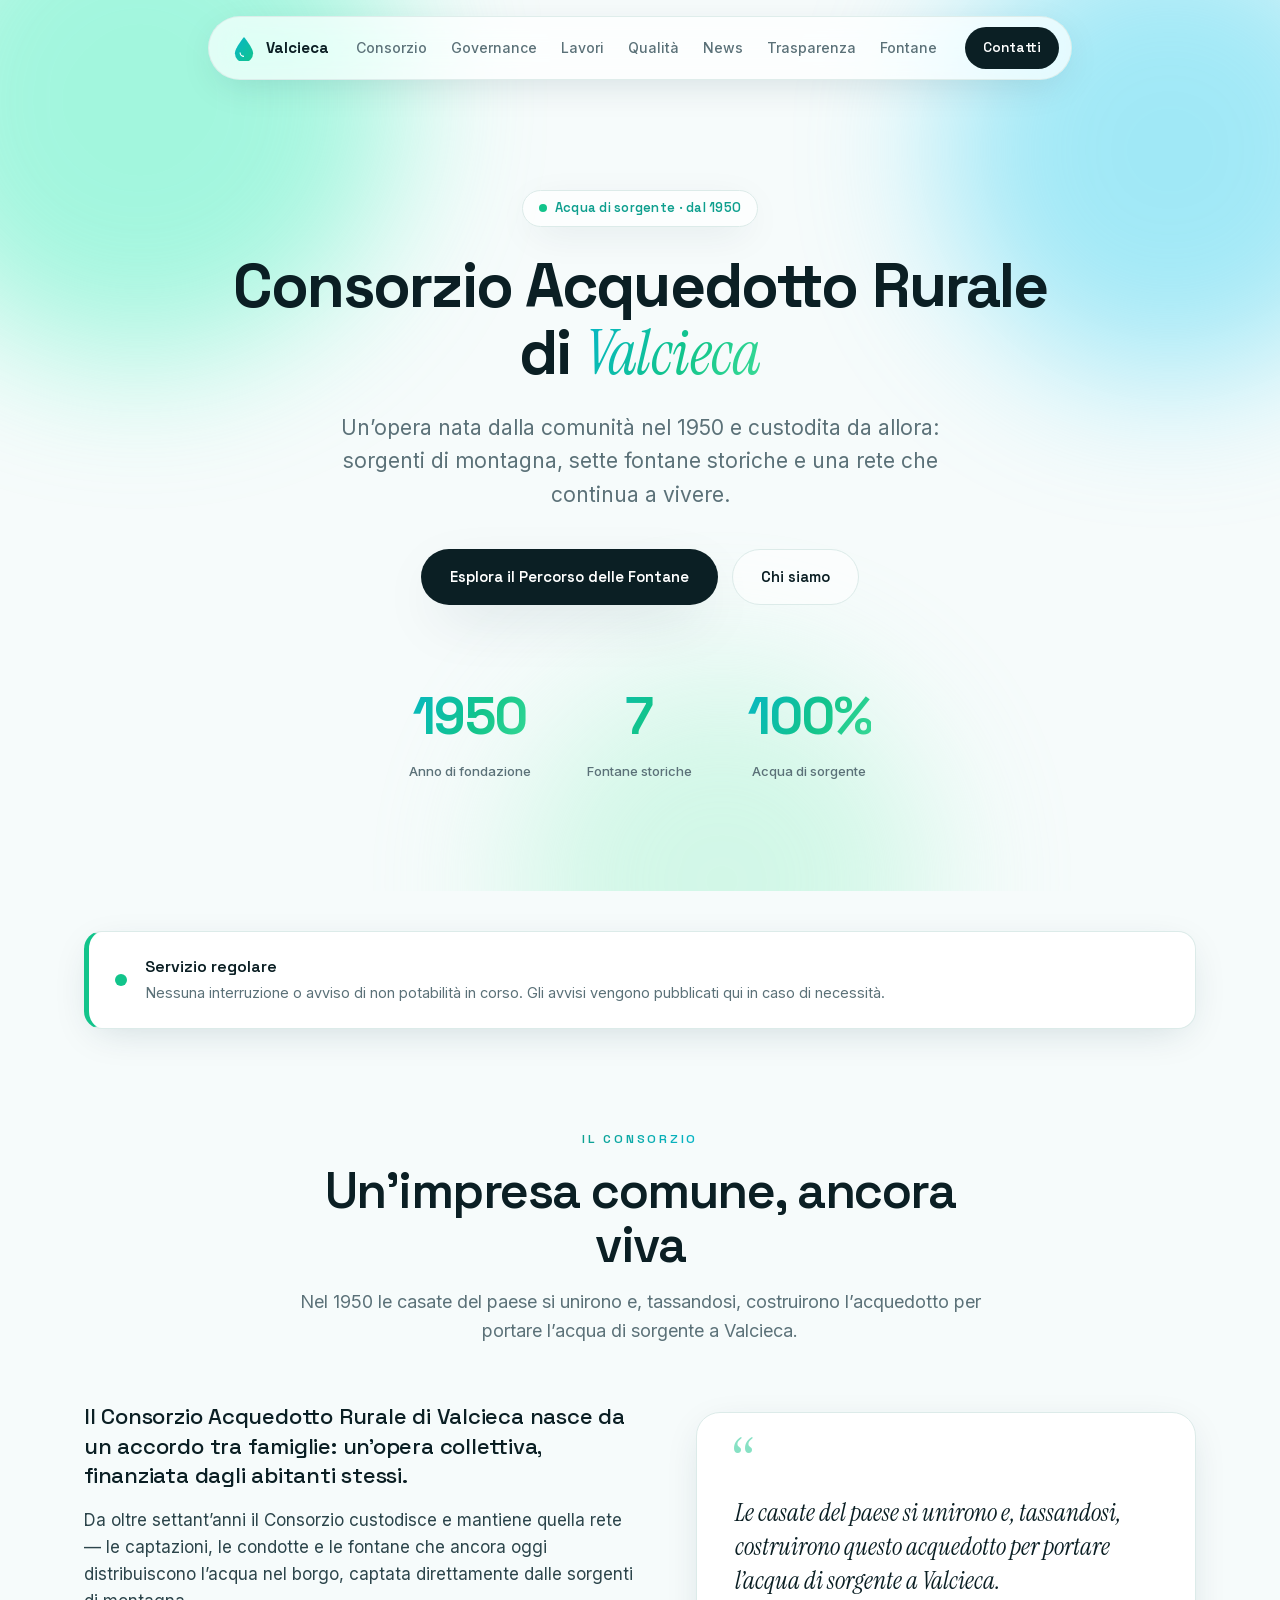
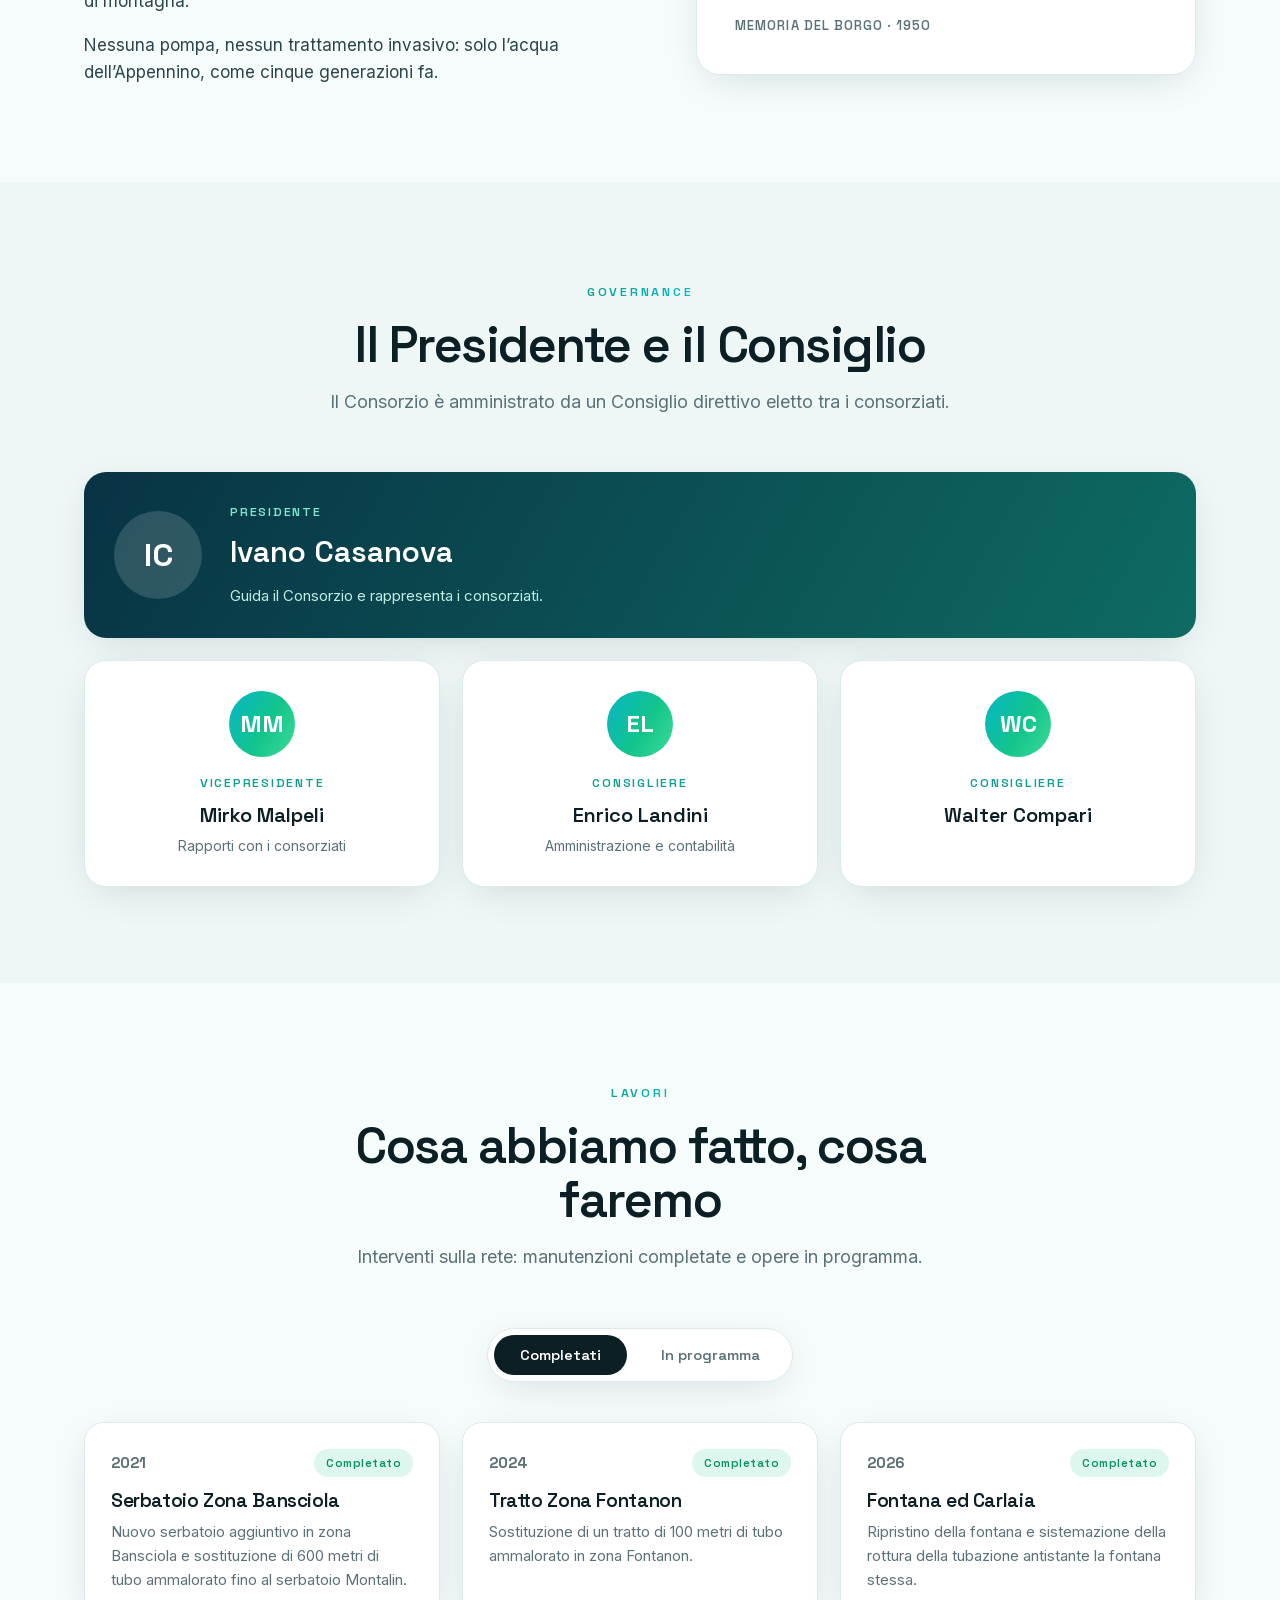
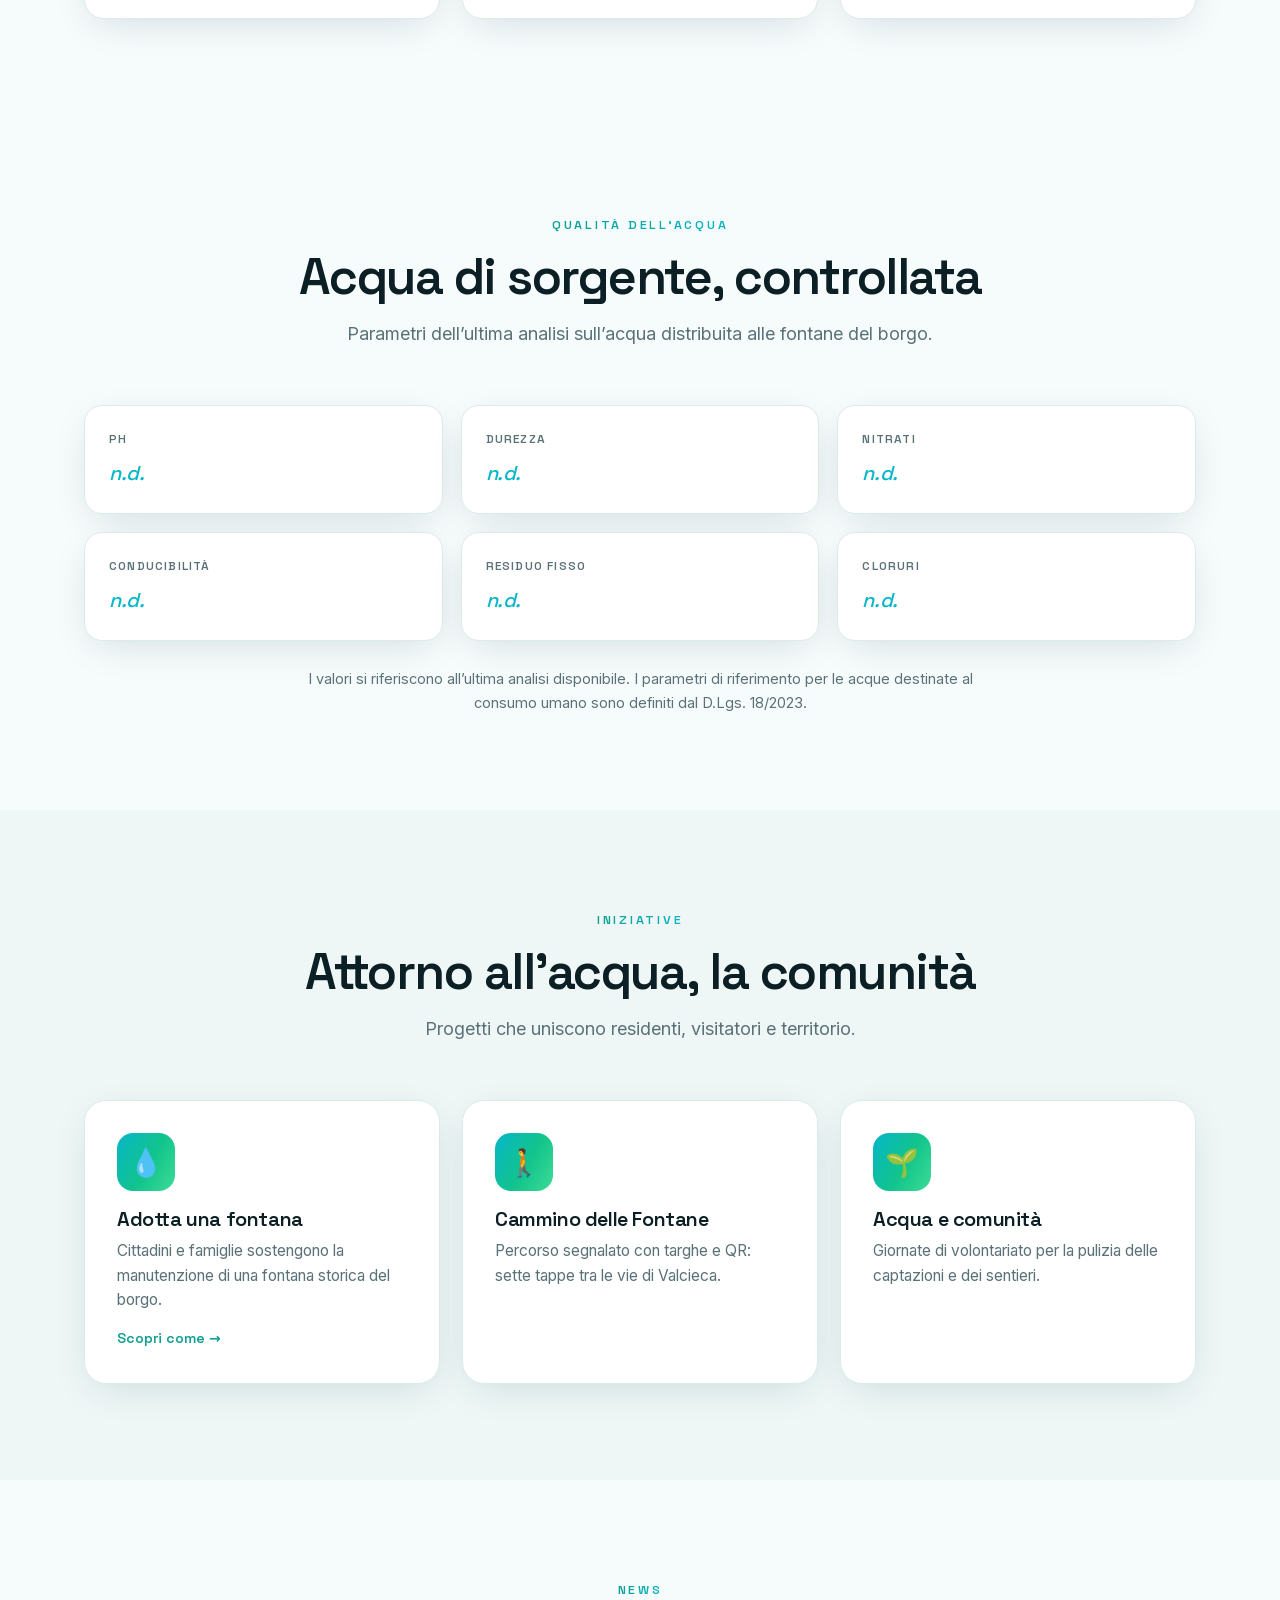
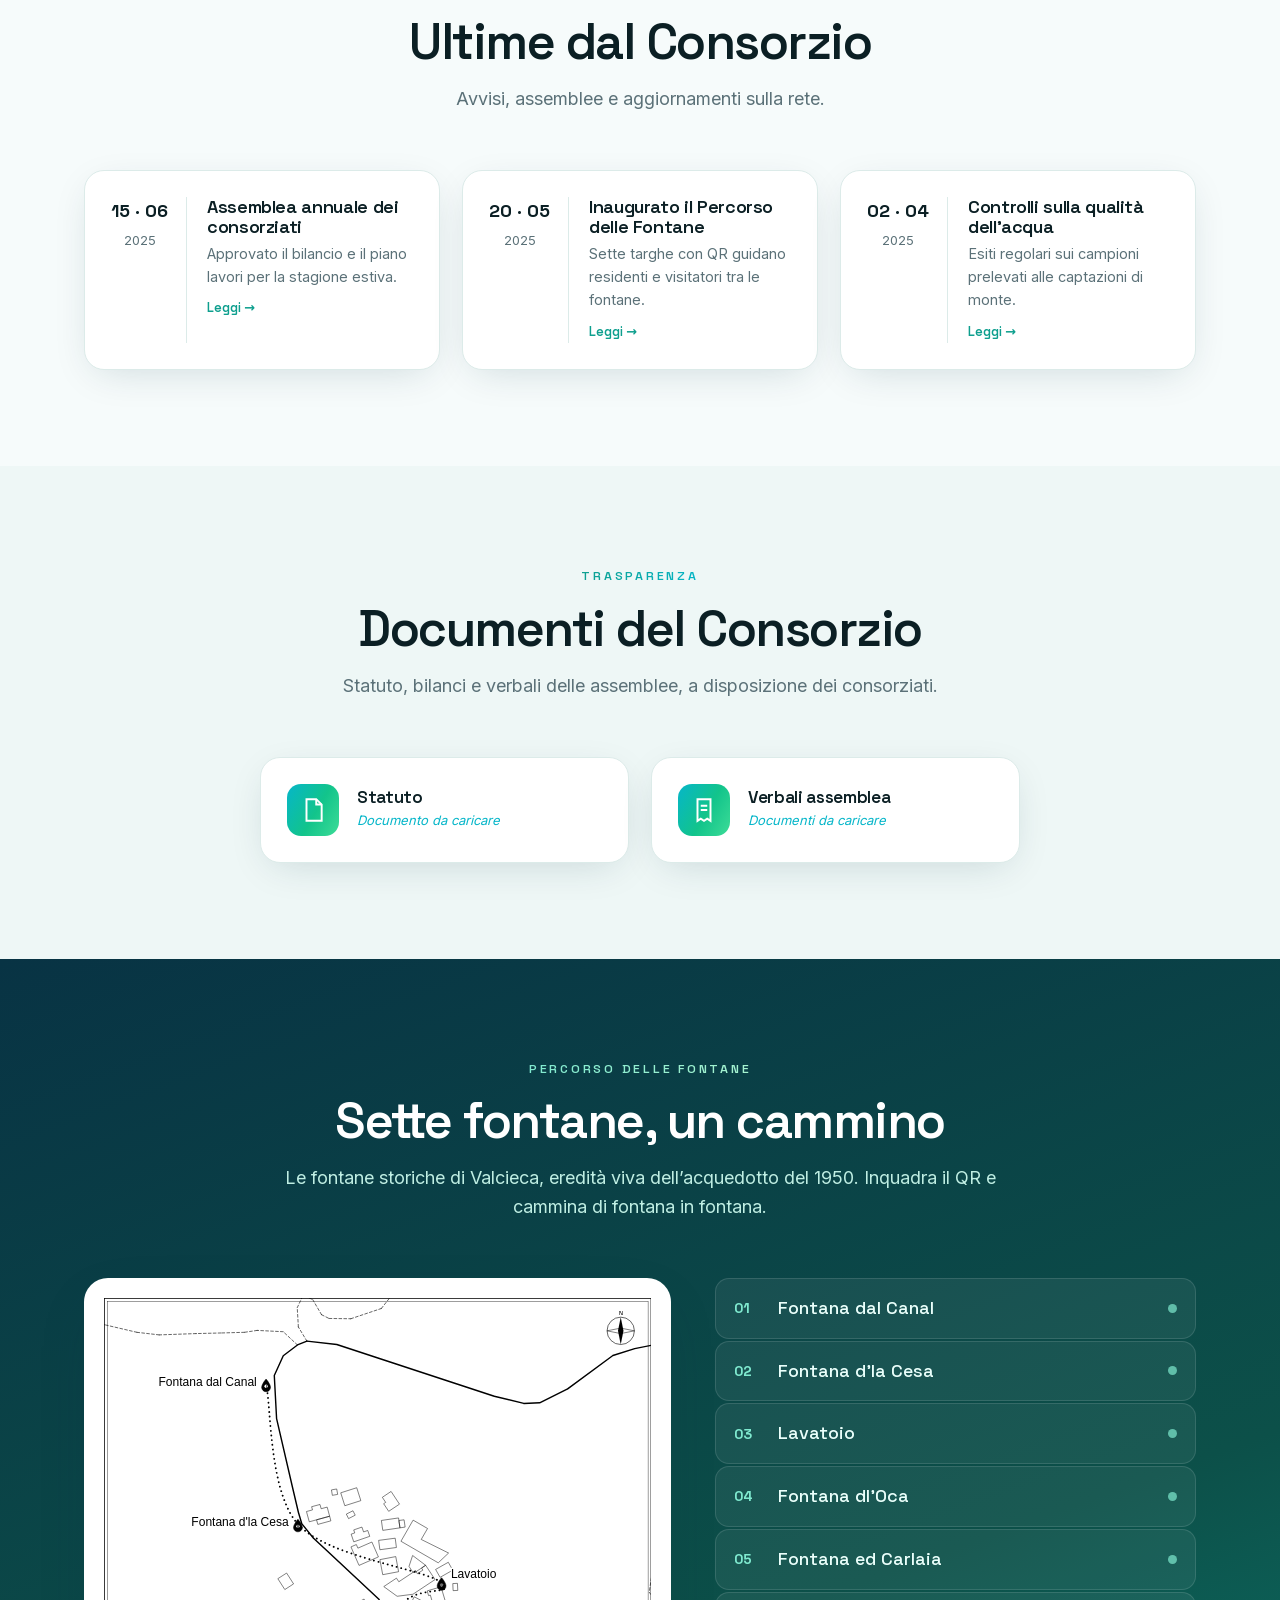
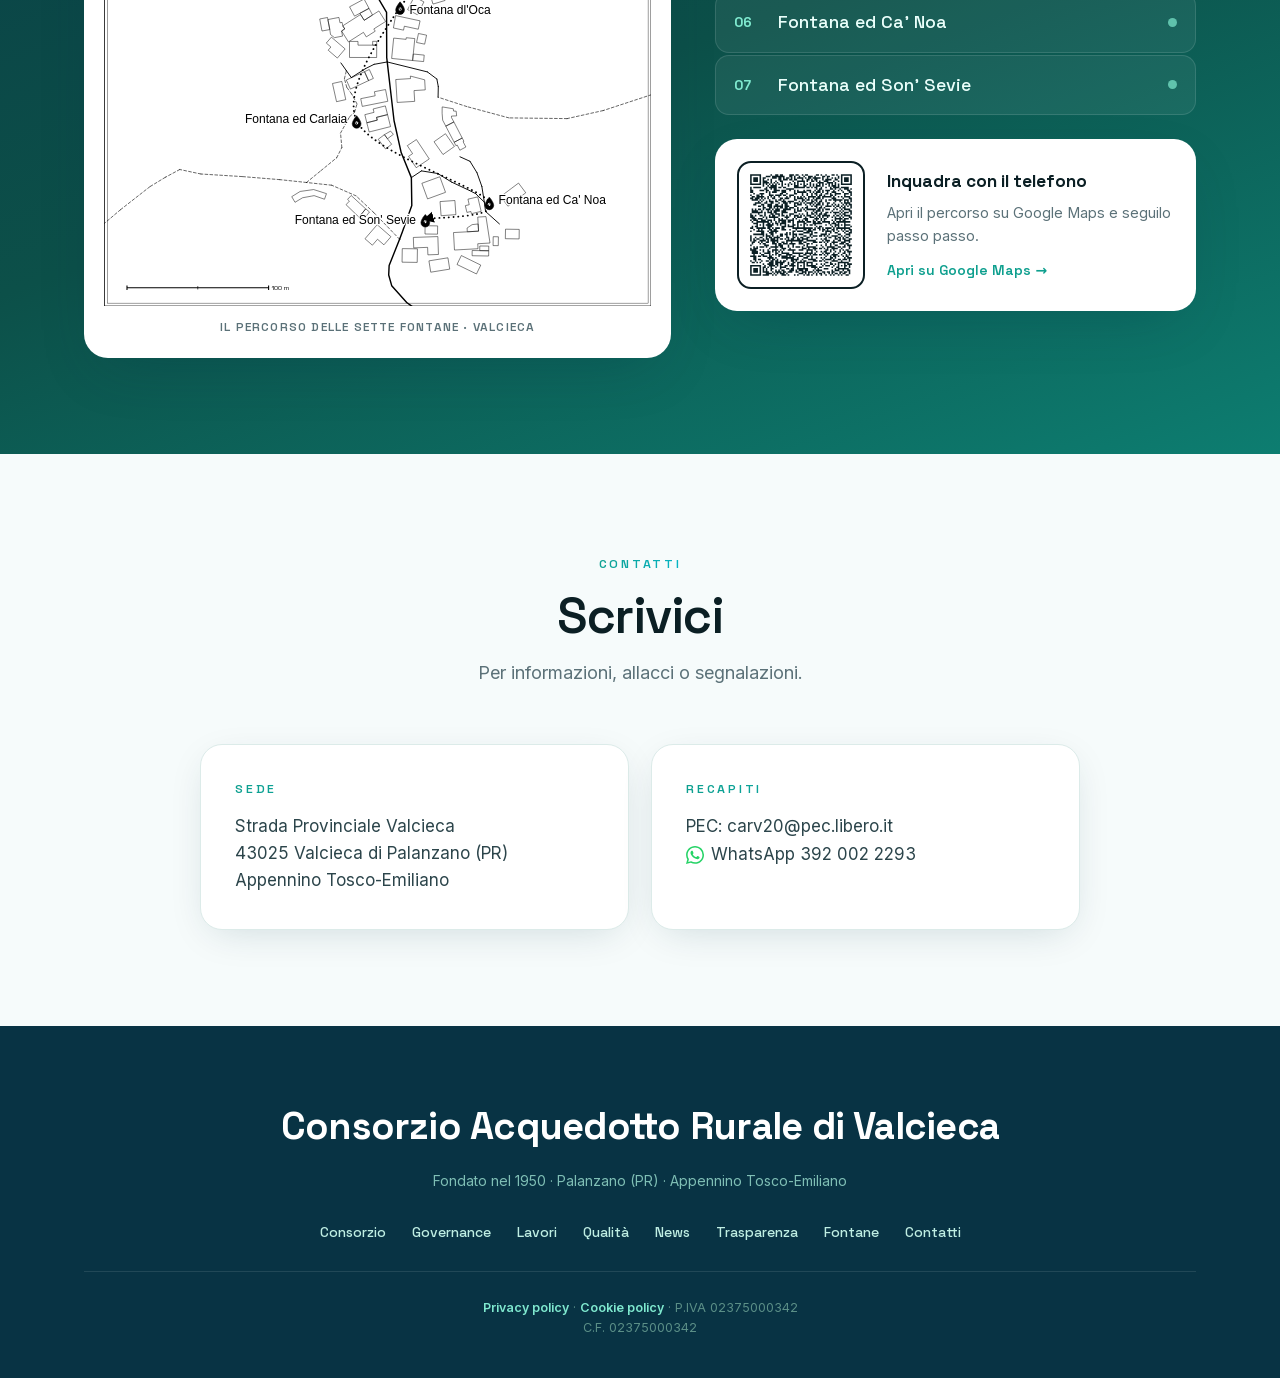
==== index.html @ 68994be3 "Affianca la parola WhatsApp all'icona Co-Authored-By: Claude Opus 4.8 (1M context) <noreply@anthropi" ====
<!DOCTYPE html>
<html lang="it">
<head>
<meta charset="utf-8">
<meta name="viewport" content="width=device-width, initial-scale=1">
<title>Consorzio Acquedotto Rurale di Valcieca</title>
<meta name="description" content="Consorzio Acquedotto Rurale di Valcieca — dal 1950 acqua di sorgente per il borgo di Valcieca, Palanzano (PR). Governance, lavori, iniziative, news e il Percorso delle Fontane.">
<link rel="canonical" href="https://carv.it/">
<meta name="theme-color" content="#083344">
<meta name="robots" content="index,follow">
<meta property="og:type" content="website">
<meta property="og:title" content="Consorzio Acquedotto Rurale di Valcieca">
<meta property="og:description" content="Dal 1950 acqua di sorgente per il borgo di Valcieca, Palanzano (PR). Governance, lavori, qualità dell'acqua, trasparenza e il Percorso delle Fontane.">
<meta property="og:url" content="https://carv.it/">
<meta property="og:locale" content="it_IT">
<link rel="icon" href="favicon.svg" type="image/svg+xml">
<link rel="stylesheet" href="assets/fonts.css">
<style>
:root{
 --bg:#f6fbfb; --bg2:#eef7f6; --card:#ffffff;
 --ink:#0b1f24; --muted:#5b7178; --line:#dcebe9;
 --aqua:#06b6c9; --teal:#0e9f8e; --emerald:#12c48b; --deep:#083344;
 --grad:linear-gradient(120deg,#06b6c9 0%,#12c48b 55%,#3ddc97 100%);
 --grad-ink:linear-gradient(120deg,#0e9f8e,#06b6c9);
 --disp:"Space Grotesk",system-ui,sans-serif;
 --body:"Inter",system-ui,sans-serif;
 --serif:"Instrument Serif",Georgia,serif;
 --sh:0 10px 40px -12px rgba(8,51,68,.18);
 --sh2:0 20px 60px -20px rgba(8,51,68,.28);
}
*{margin:0;padding:0;box-sizing:border-box}
html{scroll-behavior:smooth}
body{font-family:var(--body);color:var(--ink);background:var(--bg);line-height:1.6;-webkit-font-smoothing:antialiased;overflow-x:hidden}
h1,h2,h3,h4{font-family:var(--disp);font-weight:600;letter-spacing:-.02em;line-height:1.08}
.wrap{max-width:1160px;margin:0 auto;padding:0 24px}
a{color:inherit;text-decoration:none}
.eyebrow{font-family:var(--disp);font-size:12.5px;font-weight:600;letter-spacing:.22em;text-transform:uppercase;
 background:var(--grad-ink);-webkit-background-clip:text;background-clip:text;color:transparent}
.grad{background:var(--grad);-webkit-background-clip:text;background-clip:text;color:transparent}

header.nav{position:fixed;top:16px;left:0;right:0;z-index:50;display:flex;justify-content:center;pointer-events:none}
.navbar{pointer-events:auto;display:flex;align-items:center;gap:28px;background:rgba(255,255,255,.72);
 backdrop-filter:blur(16px) saturate(1.4);border:1px solid rgba(220,235,233,.9);border-radius:999px;
 padding:10px 12px 10px 22px;box-shadow:var(--sh)}
.logo{display:flex;align-items:center;gap:9px;font-family:var(--disp);font-weight:700;font-size:15px;letter-spacing:-.01em}
.logo .drop{width:26px;height:26px}
.menu{display:flex;gap:24px;font-size:14px;font-weight:500}
.menu a{color:var(--muted);transition:color .2s} .menu a:hover{color:var(--ink)}
.navcta{background:var(--ink);color:#fff;font-family:var(--disp);font-weight:600;font-size:13.5px;
 padding:10px 18px;border-radius:999px;transition:.2s}
.navcta:hover{background:var(--teal)}
.burger{display:none;flex-direction:column;gap:5px;background:none;border:0;cursor:pointer;padding:8px}
.burger span{width:22px;height:2px;background:var(--ink);border-radius:2px;transition:.3s}

.hero{position:relative;padding:190px 0 110px;text-align:center;overflow:hidden}
.blob{position:absolute;border-radius:50%;filter:blur(70px);opacity:.55;z-index:0}
.b1{width:520px;height:520px;background:#5ef2c6;top:-160px;left:-120px}
.b2{width:460px;height:460px;background:#4dd6f2;top:-80px;right:-120px;opacity:.5}
.b3{width:420px;height:420px;background:#a7f3d0;bottom:-200px;left:40%;opacity:.45}
.hero .wrap{position:relative;z-index:1}
.chip{display:inline-flex;align-items:center;gap:8px;background:rgba(255,255,255,.7);border:1px solid var(--line);
 border-radius:999px;padding:7px 16px;font-family:var(--disp);font-size:13px;font-weight:600;letter-spacing:.02em;
 color:var(--teal);box-shadow:var(--sh);margin-bottom:26px}
.chip .pulse{width:8px;height:8px;border-radius:50%;background:var(--emerald);box-shadow:0 0 0 0 rgba(18,196,139,.5);animation:pulse 2s infinite}
@keyframes pulse{0%{box-shadow:0 0 0 0 rgba(18,196,139,.5)}70%{box-shadow:0 0 0 12px rgba(18,196,139,0)}100%{box-shadow:0 0 0 0 rgba(18,196,139,0)}}
.hero h1{font-size:clamp(32px,5.4vw,62px);letter-spacing:-.03em;font-weight:700}
.hero h1 .serif{font-family:var(--serif);font-weight:400;font-style:italic;letter-spacing:-.01em}
.hero p.tag{max-width:620px;margin:24px auto 0;font-size:clamp(17px,2.4vw,21px);color:var(--muted)}
.hero .cta{margin-top:38px;display:inline-flex;gap:14px;flex-wrap:wrap;justify-content:center}
.btn{font-family:var(--disp);font-weight:600;font-size:15px;padding:15px 28px;border-radius:999px;transition:.25s;border:1.5px solid transparent;display:inline-flex;align-items:center;gap:8px;cursor:pointer}
.btn.primary{background:var(--ink);color:#fff;box-shadow:var(--sh2)}
.btn.primary:hover{transform:translateY(-2px);background:var(--teal)}
.btn.ghost{border-color:var(--line);color:var(--ink);background:rgba(255,255,255,.6)}
.btn.ghost:hover{border-color:var(--teal);color:var(--teal)}
.hero .strip{margin-top:70px;display:flex;justify-content:center;gap:56px;flex-wrap:wrap}
.stat .n{font-family:var(--disp);font-weight:700;font-size:clamp(34px,5vw,52px);letter-spacing:-.03em}
.stat .l{font-size:13px;color:var(--muted);font-weight:500;margin-top:2px}

section{padding:96px 0;position:relative}
.shead{max-width:720px;margin:0 auto 56px;text-align:center}
.shead h2{font-size:clamp(30px,5vw,50px);margin-top:14px;letter-spacing:-.03em}
.shead p{color:var(--muted);font-size:18px;margin-top:16px}
.two{display:grid;grid-template-columns:1.05fr .95fr;gap:60px;align-items:center}
.prose p{color:#2c454b;font-size:17px} .prose p+p{margin-top:16px}
.prose .big{font-family:var(--disp);font-weight:500;font-size:22px;color:var(--ink);letter-spacing:-.01em;line-height:1.35}
.quote{background:var(--card);border:1px solid var(--line);border-radius:24px;padding:38px;box-shadow:var(--sh);position:relative}
.quote .mark{font-family:var(--serif);font-size:70px;line-height:.5;color:var(--emerald);opacity:.5}
.quote p{font-family:var(--serif);font-style:italic;font-size:25px;line-height:1.35;margin-top:10px}
.quote .by{font-family:var(--disp);font-size:13px;font-weight:600;letter-spacing:.08em;text-transform:uppercase;color:var(--muted);margin-top:18px}

#governance{background:var(--bg2)}
.ggrid{display:grid;grid-template-columns:repeat(3,1fr);gap:22px}
.gcard{background:var(--card);border:1px solid var(--line);border-radius:22px;padding:30px;text-align:center;transition:.28s;box-shadow:var(--sh)}
.gcard:hover{transform:translateY(-5px);box-shadow:var(--sh2)}
.gcard.lead{grid-column:span 3;display:flex;align-items:center;gap:28px;text-align:left;
 background:linear-gradient(120deg,#083344,#0e6b63);color:#eafffb;border:none}
.gcard.lead .avatar{background:rgba(255,255,255,.15);color:#fff}
.gcard.lead .grole{color:#7fe9cf} .gcard.lead .gname{color:#fff}
.avatar{width:66px;height:66px;border-radius:50%;background:var(--grad);color:#fff;font-family:var(--disp);
 font-weight:700;font-size:24px;display:flex;align-items:center;justify-content:center;margin:0 auto 16px;flex:0 0 auto}
.gcard.lead .avatar{width:88px;height:88px;font-size:32px;margin:0}
.grole{font-family:var(--disp);font-size:12.5px;font-weight:600;letter-spacing:.14em;text-transform:uppercase;color:var(--teal)}
.gname{font-family:var(--disp);font-weight:600;font-size:20px;margin-top:6px}
.gcard.lead .gname{font-size:30px}
.gsub{color:var(--muted);font-size:14px;margin-top:6px;line-height:1.35}
.gcard.lead .lbio{margin-top:8px;color:#bfeee3;font-size:15px}

.tabs{display:flex;gap:8px;justify-content:center;margin-bottom:40px;background:var(--card);border:1px solid var(--line);
 border-radius:999px;padding:6px;width:max-content;margin-left:auto;margin-right:auto;box-shadow:var(--sh)}
.tab{font-family:var(--disp);font-weight:600;font-size:14.5px;padding:11px 26px;border-radius:999px;cursor:pointer;color:var(--muted);border:0;background:none;transition:.2s}
.tab.on{background:var(--ink);color:#fff}
.works{display:grid;grid-template-columns:repeat(3,1fr);gap:22px}
.works.hide{display:none}
.work{background:var(--card);border:1px solid var(--line);border-radius:20px;padding:26px;transition:.28s;box-shadow:var(--sh)}
.work:hover{transform:translateY(-4px);box-shadow:var(--sh2)}
.wtop{display:flex;justify-content:space-between;align-items:center;margin-bottom:14px}
.wyear{font-family:var(--disp);font-weight:700;font-size:15px;color:var(--muted)}
.wbadge{font-family:var(--disp);font-size:11.5px;font-weight:600;letter-spacing:.04em;padding:5px 12px;border-radius:999px}
.wbadge.done{background:rgba(18,196,139,.14);color:#0b8f66}
.wbadge.plan{background:rgba(6,182,201,.14);color:#0785a0}
.work h4{font-size:19px;margin-bottom:8px}
.work p{color:var(--muted);font-size:15px}

#iniziative{background:var(--bg2)}
.igrid{display:grid;grid-template-columns:repeat(3,1fr);gap:22px}
.init{background:var(--card);border:1px solid var(--line);border-radius:22px;padding:32px;transition:.28s;box-shadow:var(--sh)}
.init:hover{transform:translateY(-5px);box-shadow:var(--sh2)}
.iicon{width:58px;height:58px;border-radius:16px;background:var(--grad);display:flex;align-items:center;justify-content:center;font-size:27px;margin-bottom:18px}
.init h4{font-size:20px;margin-bottom:8px} .init p{color:var(--muted);font-size:15.5px}

.ngrid{display:grid;grid-template-columns:repeat(3,1fr);gap:22px}
.news{background:var(--card);border:1px solid var(--line);border-radius:20px;padding:26px;display:flex;gap:20px;transition:.28s;box-shadow:var(--sh)}
.news:hover{transform:translateY(-4px);box-shadow:var(--sh2)}
.ndate{flex:0 0 auto;text-align:center;border-right:1px solid var(--line);padding-right:18px}
.nd{display:block;font-family:var(--disp);font-weight:700;font-size:18px}
.ny{display:block;font-size:13px;color:var(--muted);margin-top:4px}
.nbody h4{font-size:18px;margin-bottom:6px}
.nbody p{color:var(--muted);font-size:14.5px}
.nmore{display:inline-block;margin-top:10px;font-family:var(--disp);font-weight:600;font-size:13px;color:var(--teal)}

#fontane{background:linear-gradient(160deg,#083344 0%,#0c5049 60%,#0e9f8e 130%);color:#eafffb;overflow:hidden}
#fontane .eyebrow{background:linear-gradient(120deg,#7fe9cf,#a7f3d0);-webkit-background-clip:text;background-clip:text;color:transparent}
#fontane .shead h2{color:#fff} #fontane .shead p{color:#bfeee3}
.trail{display:grid;grid-template-columns:1.1fr .9fr;gap:44px;align-items:start}
.mapcard{background:#fff;border-radius:24px;padding:20px;box-shadow:var(--sh2)}
.mapcard svg{width:100%;height:auto;display:block}
.mapcap{font-family:var(--disp);font-size:12px;font-weight:600;letter-spacing:.1em;text-transform:uppercase;color:var(--muted);text-align:center;margin-top:12px}
.flist{list-style:none;display:grid;gap:2px}
.fount{display:flex;align-items:center;gap:16px;padding:15px 18px;border-radius:14px;background:rgba(255,255,255,.06);
 border:1px solid rgba(255,255,255,.12);transition:.22s}
.fount:hover{background:rgba(255,255,255,.13);transform:translateX(4px)}
.fnum{font-family:var(--disp);font-weight:700;font-size:14px;color:#7fe9cf;min-width:28px}
.fname{font-family:var(--disp);font-weight:500;font-size:18px;flex:1}
.fdot{width:9px;height:9px;border-radius:50%;background:#7fe9cf;opacity:.7}
.scan{margin-top:24px;display:flex;gap:22px;align-items:center;background:#fff;border-radius:22px;padding:22px;color:var(--ink);box-shadow:var(--sh2)}
.qr{width:128px;height:128px;flex:0 0 auto;padding:8px;background:#fff;border:2px solid var(--ink);border-radius:14px}
.qr svg{width:100%;height:100%;display:block}
.scan .t .cta{font-family:var(--disp);font-weight:700;font-size:17px}
.scan .t .d{color:var(--muted);font-size:14.5px;margin-top:6px}
.scan .t a{display:inline-flex;align-items:center;gap:6px;margin-top:12px;font-family:var(--disp);font-weight:600;font-size:14px;color:var(--teal)}

.cgrid{display:grid;grid-template-columns:1fr 1fr;gap:22px;max-width:880px;margin:0 auto}
.cbox{background:var(--card);border:1px solid var(--line);border-radius:22px;padding:34px;box-shadow:var(--sh)}
.cbox .eyebrow{display:block;margin-bottom:14px}
.cbox p{color:#2c454b;font-size:17px}
.todo{color:var(--aqua);font-style:italic}

footer{background:var(--deep);color:#bfeee3;padding:70px 0 40px;text-align:center}
footer .fbig{font-family:var(--disp);font-weight:700;font-size:clamp(24px,4vw,38px);color:#fff;letter-spacing:-.02em}
footer .fsub{font-size:14px;color:#7fbfb5;margin-top:14px}
footer .fmenu{display:flex;gap:26px;justify-content:center;flex-wrap:wrap;margin:28px 0;font-family:var(--disp);font-weight:500;font-size:14px}
footer .fmenu a{color:#bfeee3} footer .fmenu a:hover{color:#fff}
footer .cred{font-size:12.5px;color:#5b8f87;border-top:1px solid rgba(255,255,255,.1);padding-top:26px;margin-top:10px}
footer .cred a{color:#7fe9cf;font-weight:600}

/* AVVISI */
#avvisi{padding:40px 0 0}
.alert{display:flex;align-items:center;gap:18px;background:var(--card);border:1px solid var(--line);border-left:5px solid var(--emerald);border-radius:18px;padding:22px 26px;box-shadow:var(--sh)}
.alert .adot{width:12px;height:12px;border-radius:50%;background:var(--emerald);flex:0 0 auto;box-shadow:0 0 0 0 rgba(18,196,139,.5);animation:pulse 2s infinite}
.alert .atxt strong{font-family:var(--disp);font-weight:600;font-size:16px;display:block}
.alert .atxt span{color:var(--muted);font-size:14.5px}
.alert.warn{border-left-color:#e0a106} .alert.warn .adot{background:#e0a106;animation:none}

/* QUALITA */
.qgrid{display:grid;grid-template-columns:repeat(3,1fr);gap:18px;margin-bottom:26px}
.qcard{background:var(--card);border:1px solid var(--line);border-radius:18px;padding:24px;box-shadow:var(--sh)}
.qcard .ql{font-family:var(--disp);font-size:12px;font-weight:600;letter-spacing:.1em;text-transform:uppercase;color:var(--muted)}
.qcard .qv{font-family:var(--disp);font-weight:700;font-size:30px;letter-spacing:-.02em;margin-top:8px}
.qcard .qv .u{font-size:15px;font-weight:500;color:var(--muted);margin-left:4px}
.qcard .qv.nd{color:var(--aqua);font-size:20px;font-style:italic;font-weight:500}
.qnote{text-align:center;color:var(--muted);font-size:14.5px;max-width:680px;margin:0 auto}

/* TRASPARENZA */
#trasparenza{background:var(--bg2)}
.tgrid{display:grid;grid-template-columns:repeat(2,1fr);gap:22px;max-width:760px;margin:0 auto}
.tcard{display:flex;align-items:center;gap:18px;background:var(--card);border:1px solid var(--line);border-radius:20px;padding:26px;box-shadow:var(--sh);transition:.28s}
.tcard:hover{transform:translateY(-4px);box-shadow:var(--sh2)}
.tico{width:52px;height:52px;border-radius:14px;background:var(--grad);display:flex;align-items:center;justify-content:center;flex:0 0 auto}
.tico svg{width:26px;height:26px;stroke:#fff;fill:none;stroke-width:1.8}
.tcard h4{font-size:17px} .tcard .ts{font-size:13px;color:var(--muted);margin-top:3px}
.tcard .tsoon{color:var(--aqua);font-style:italic}

.reveal{opacity:0;transform:translateY(26px);transition:opacity .7s cubic-bezier(.2,.7,.2,1),transform .7s cubic-bezier(.2,.7,.2,1)}
.reveal.in{opacity:1;transform:none}

@media(max-width:900px){
 .menu,.navcta{display:none} .burger{display:flex}
 .navbar.open{border-radius:22px;flex-direction:column;align-items:stretch;padding:16px}
 .navbar.open .menu{display:flex;flex-direction:column;gap:4px;margin-top:8px}
 .navbar.open .menu a{padding:10px 6px} .navbar.open .navcta{display:block;text-align:center;margin-top:6px}
 .two,.trail{grid-template-columns:1fr;gap:36px}
 .ggrid,.works,.igrid,.ngrid{grid-template-columns:1fr}
 .gcard.lead{grid-column:span 1;flex-direction:column;text-align:center}
 .gcard.lead .avatar{margin:0 auto}
 .hero{padding:150px 0 80px} section{padding:70px 0}
 .news{flex-direction:column} .ndate{border-right:0;border-bottom:1px solid var(--line);padding:0 0 12px}
}
</style>
</head>
<body>

<header class="nav"><div class="navbar" id="navbar">
 <a class="logo" href="#top">
  <svg class="drop" viewBox="0 0 40 40"><defs><linearGradient id="lg" x1="0" y1="0" x2="1" y2="1"><stop offset="0" stop-color="#06b6c9"/><stop offset="1" stop-color="#12c48b"/></linearGradient></defs><path d="M20 3 C20 3 34 20 34 28 A14 14 0 1 1 6 28 C6 20 20 3 20 3 Z" fill="url(#lg)"/><path d="M14 27 a6 6 0 0 0 6 6" fill="none" stroke="#fff" stroke-width="1.8"/></svg>
  Valcieca
 </a>
 <nav class="menu">
  <a href="#consorzio">Consorzio</a>
  <a href="#governance">Governance</a>
  <a href="#lavori">Lavori</a>
  <a href="#qualita">Qualità</a>
  <a href="#news">News</a>
  <a href="#trasparenza">Trasparenza</a>
  <a href="#fontane">Fontane</a>
 </nav>
 <a class="navcta" href="#contatti">Contatti</a>
 <button class="burger" id="burger" aria-label="Menu"><span></span><span></span><span></span></button>
</div></header>

<a id="top"></a>
<section class="hero">
 <div class="blob b1"></div><div class="blob b2"></div><div class="blob b3"></div>
 <div class="wrap">
  <span class="chip"><span class="pulse"></span>Acqua di sorgente · dal 1950</span>
  <h1>Consorzio Acquedotto Rurale<br>di <span class="serif grad">Valcieca</span></h1>
  <p class="tag">Un’opera nata dalla comunità nel 1950 e custodita da allora: sorgenti di montagna, sette fontane storiche e una rete che continua a vivere.</p>
  <div class="cta">
   <a class="btn primary" href="#fontane">Esplora il Percorso delle Fontane</a>
   <a class="btn ghost" href="#consorzio">Chi siamo</a>
  </div>
  <div class="strip">
   <div class="stat"><div class="n grad" data-count="1950">1950</div><div class="l">Anno di fondazione</div></div>
   <div class="stat"><div class="n grad" data-count="7">0</div><div class="l">Fontane storiche</div></div>
   <div class="stat"><div class="n grad" data-count="100" data-suffix="%">0</div><div class="l">Acqua di sorgente</div></div>
  </div>
 </div>
</section>

<section id="avvisi"><div class="wrap">
 <div class="alert ok reveal">
  <span class="adot"></span>
  <div class="atxt"><strong>Servizio regolare</strong><span>Nessuna interruzione o avviso di non potabilità in corso. Gli avvisi vengono pubblicati qui in caso di necessità.</span></div>
 </div>
</div></section>

<section id="consorzio"><div class="wrap">
 <div class="shead reveal"><span class="eyebrow">Il Consorzio</span><h2>Un’impresa comune, ancora viva</h2>
  <p>Nel 1950 le casate del paese si unirono e, tassandosi, costruirono l’acquedotto per portare l’acqua di sorgente a Valcieca.</p></div>
 <div class="two">
  <div class="prose reveal">
   <p class="big">Il Consorzio Acquedotto Rurale di Valcieca nasce da un accordo tra famiglie: un’opera collettiva, finanziata dagli abitanti stessi.</p>
   <p>Da oltre settant’anni il Consorzio custodisce e mantiene quella rete — le captazioni, le condotte e le fontane che ancora oggi distribuiscono l’acqua nel borgo, captata direttamente dalle sorgenti di montagna.</p>
   <p>Nessuna pompa, nessun trattamento invasivo: solo l’acqua dell’Appennino, come cinque generazioni fa.</p>
  </div>
  <div class="quote reveal"><div class="mark">“</div>
   <p>Le casate del paese si unirono e, tassandosi, costruirono questo acquedotto per portare l’acqua di sorgente a Valcieca.</p>
   <div class="by">Memoria del borgo · 1950</div>
  </div>
 </div>
</div></section>

<section id="governance"><div class="wrap">
 <div class="shead reveal"><span class="eyebrow">Governance</span><h2>Il Presidente e il Consiglio</h2>
  <p>Il Consorzio è amministrato da un Consiglio direttivo eletto tra i consorziati.</p></div>
 <div class="ggrid">
  <div class="gcard reveal lead"><div class="avatar">IC</div><div><div class="grole">Presidente</div><div class="gname">Ivano Casanova</div><div class="lbio">Guida il Consorzio e rappresenta i consorziati.</div></div></div>
<div class="gcard reveal "><div class="avatar">MM</div><div><div class="grole">Vicepresidente</div><div class="gname">Mirko Malpeli</div><div class="gsub">Rapporti con i consorziati</div></div></div>
<div class="gcard reveal "><div class="avatar">EL</div><div><div class="grole">Consigliere</div><div class="gname">Enrico Landini</div><div class="gsub">Amministrazione e contabilità</div></div></div>
<div class="gcard reveal "><div class="avatar">WC</div><div><div class="grole">Consigliere</div><div class="gname">Walter Compari</div></div></div>
 </div>
</div></section>

<section id="lavori"><div class="wrap">
 <div class="shead reveal"><span class="eyebrow">Lavori</span><h2>Cosa abbiamo fatto, cosa faremo</h2>
  <p>Interventi sulla rete: manutenzioni completate e opere in programma.</p></div>
 <div class="tabs reveal">
  <button class="tab on" data-tab="done">Completati</button>
  <button class="tab" data-tab="plan">In programma</button>
 </div>
 <div class="works" id="works-done"><div class="work reveal"><div class="wtop"><span class="wyear">2021</span><span class="wbadge done">Completato</span></div><h4>Serbatoio Zona Bansciola</h4><p>Nuovo serbatoio aggiuntivo in zona Bansciola e sostituzione di 600 metri di tubo ammalorato fino al serbatoio Montalin.</p></div>
<div class="work reveal"><div class="wtop"><span class="wyear">2024</span><span class="wbadge done">Completato</span></div><h4>Tratto Zona Fontanon</h4><p>Sostituzione di un tratto di 100 metri di tubo ammalorato in zona Fontanon.</p></div>
<div class="work reveal"><div class="wtop"><span class="wyear">2026</span><span class="wbadge done">Completato</span></div><h4>Fontana ed Carlaia</h4><p>Ripristino della fontana e sistemazione della rottura della tubazione antistante la fontana stessa.</p></div></div>
 <div class="works hide" id="works-plan"><div class="work reveal"><div class="wtop"><span class="wyear">Set 2026</span><span class="wbadge plan">In programma</span></div><h4>Tratta Montalin – Marzin</h4><p>Sostituzione di 100 metri di tubo ammalorato dal Montalin fino all’intersezione con la strada Provinciale a Marzin. Rifacimento dello scarico di Fontana ed Carlaia e dei pozzetti di gestione della tratta principale e delle utenze private.</p></div>
<div class="work reveal"><div class="wtop"><span class="wyear">Ott 2026</span><span class="wbadge plan">In programma</span></div><h4>Percorso delle Fontane</h4><p>Inaugurazione del progetto Percorso delle Fontane.</p></div>
<div class="work reveal"><div class="wtop"><span class="wyear">2027</span><span class="wbadge plan">In programma</span></div><h4>Nuovi interventi</h4><p>Valutazione di nuovi interventi di sostituzione delle tubazioni ammalorate.</p></div></div>
</div></section>

<section id="qualita"><div class="wrap">
 <div class="shead reveal"><span class="eyebrow">Qualità dell’acqua</span><h2>Acqua di sorgente, controllata</h2>
  <p>Parametri dell’ultima analisi sull’acqua distribuita alle fontane del borgo.</p></div>
 <div class="qgrid"><div class="qcard reveal"><div class="ql">pH</div><div class="qv nd">n.d.</div></div>
<div class="qcard reveal"><div class="ql">Durezza</div><div class="qv nd">n.d.</div></div>
<div class="qcard reveal"><div class="ql">Nitrati</div><div class="qv nd">n.d.</div></div>
<div class="qcard reveal"><div class="ql">Conducibilità</div><div class="qv nd">n.d.</div></div>
<div class="qcard reveal"><div class="ql">Residuo fisso</div><div class="qv nd">n.d.</div></div>
<div class="qcard reveal"><div class="ql">Cloruri</div><div class="qv nd">n.d.</div></div></div>
 <p class="qnote reveal">I valori si riferiscono all’ultima analisi disponibile. I parametri di riferimento per le acque destinate al consumo umano sono definiti dal D.Lgs. 18/2023.</p>
</div></section>

<section id="iniziative"><div class="wrap">
 <div class="shead reveal"><span class="eyebrow">Iniziative</span><h2>Attorno all’acqua, la comunità</h2>
  <p>Progetti che uniscono residenti, visitatori e territorio.</p></div>
 <div class="igrid"><div class="init reveal init-click" id="adotta-card" role="button" tabindex="0" aria-haspopup="dialog" aria-controls="adotta-modal"><div class="iicon">💧</div><h4>Adotta una fontana</h4><p>Cittadini e famiglie sostengono la manutenzione di una fontana storica del borgo.</p><span class="init-cta">Scopri come →</span></div>
<div class="init reveal"><div class="iicon">🚶</div><h4>Cammino delle Fontane</h4><p>Percorso segnalato con targhe e QR: sette tappe tra le vie di Valcieca.</p></div>
<div class="init reveal"><div class="iicon">🌱</div><h4>Acqua e comunità</h4><p>Giornate di volontariato per la pulizia delle captazioni e dei sentieri.</p></div></div>
</div></section>

<section id="news"><div class="wrap">
 <div class="shead reveal"><span class="eyebrow">News</span><h2>Ultime dal Consorzio</h2>
  <p>Avvisi, assemblee e aggiornamenti sulla rete.</p></div>
 <div class="ngrid"><a class="news reveal" href="#"><div class="ndate"><span class="nd">15 · 06</span><span class="ny">2025</span></div><div class="nbody"><h4>Assemblea annuale dei consorziati</h4><p>Approvato il bilancio e il piano lavori per la stagione estiva.</p><span class="nmore">Leggi →</span></div></a>
<a class="news reveal" href="#"><div class="ndate"><span class="nd">20 · 05</span><span class="ny">2025</span></div><div class="nbody"><h4>Inaugurato il Percorso delle Fontane</h4><p>Sette targhe con QR guidano residenti e visitatori tra le fontane.</p><span class="nmore">Leggi →</span></div></a>
<a class="news reveal" href="#"><div class="ndate"><span class="nd">02 · 04</span><span class="ny">2025</span></div><div class="nbody"><h4>Controlli sulla qualità dell’acqua</h4><p>Esiti regolari sui campioni prelevati alle captazioni di monte.</p><span class="nmore">Leggi →</span></div></a></div>
</div></section>

<section id="trasparenza"><div class="wrap">
 <div class="shead reveal"><span class="eyebrow">Trasparenza</span><h2>Documenti del Consorzio</h2>
  <p>Statuto, bilanci e verbali delle assemblee, a disposizione dei consorziati.</p></div>
 <div class="tgrid">
  <div class="tcard reveal"><div class="tico"><svg viewBox="0 0 24 24"><path d="M6 2h9l5 5v15H6z"/><path d="M15 2v5h5"/></svg></div><div><h4>Statuto</h4><div class="ts tsoon">Documento da caricare</div></div></div>
  <div class="tcard reveal"><div class="tico"><svg viewBox="0 0 24 24"><path d="M6 2h12v20l-3-2-3 2-3-2-3 2z"/><path d="M9 8h6M9 12h6"/></svg></div><div><h4>Verbali assemblea</h4><div class="ts tsoon">Documenti da caricare</div></div></div>
 </div>
</div></section>

<section id="fontane"><div class="wrap">
 <div class="shead reveal"><span class="eyebrow">Percorso delle Fontane</span><h2>Sette fontane, un cammino</h2>
  <p>Le fontane storiche di Valcieca, eredità viva dell’acquedotto del 1950. Inquadra il QR e cammina di fontana in fontana.</p></div>
 <div class="trail">
  <div class="mapcard reveal">
   <svg viewBox="0 0 1000 1112" xmlns="http://www.w3.org/2000/svg" fill="none" font-family="Space Grotesk,sans-serif">
<defs><clipPath id="mpE"><rect x="0" y="0" width="1000" height="1112"/></clipPath>
<marker id="tarwE" markerWidth="7" markerHeight="7" refX="4.5" refY="3" orient="auto"><path d="M0 0 L6 3 L0 6 Z" fill="#000000"/></marker></defs>
<g clip-path="url(#mpE)">
<g fill="none" stroke="#000000" stroke-width="0.9" stroke-linejoin="round"><path d="M432.5,355.9 L461.7,346.6 L469.2,370.2 L439.9,379.5 L432.5,355.9 Z"/><path d="M538.7,406.5 L548.2,405.2 L550.1,418.5 L540.7,419.9 L538.7,406.5 Z"/><path d="M415.5,350.6 L425.1,348.9 L426.9,358.8 L417.2,360.5 L415.5,350.6 Z"/><path d="M388.3,405.2 L412.2,398.7 L414.5,407.1 L390.6,413.6 L388.3,405.2 Z"/><path d="M442.7,394.8 L454.8,388.7 L458.9,396.8 L446.8,403.0 L442.7,394.8 Z"/><path d="M508.5,364.1 L524.5,353.4 L539.8,376.6 L520.1,389.7 L510.9,375.8 L514.6,373.4 L508.5,364.1 Z"/><path d="M369.9,390.1 L380.9,387.1 L379.3,381.3 L394.6,377.2 L396.7,385.0 L407.7,382.0 L412.2,398.7 L388.3,405.2 L375.0,408.9 L369.9,390.1 Z"/><path d="M343.0,911.0 L358.3,901.5 L382.9,898.0 L390.9,900.5 L406.4,905.5 L402.8,915.7 L383.8,909.1 L378.8,910.1 L362.8,913.0 L348.9,921.3 L343.0,911.0 Z"/><path d="M617.7,758.6 L617.8,747.0 L638.1,750.4 L638.6,754.6 L643.4,754.8 L644.2,763.4 L634.8,763.8 L634.9,766.8 L639.2,774.5 L624.4,782.2 L618.7,771.2 L617.7,758.6 Z"/><path d="M638.5,976.6 L663.7,975.2 L684.3,974.0 L683.5,960.9 L682.8,948.3 L697.8,947.4 L705.2,995.7 L682.8,997.0 L683.3,1006.1 L656.0,1007.6 L640.3,1008.5 L638.5,976.6 Z"/><path d="M409.0,587.5 L418.5,585.6 L429.2,583.6 L431.1,593.4 L435.0,592.6 L436.2,598.9 L439.8,604.6 L434.0,608.3 L435.8,617.7 L421.0,620.5 L413.8,614.8 L412.5,605.7 L409.0,587.5 Z"/><path d="M511.1,527.2 L534.3,511.8 L538.6,518.4 L564.4,501.3 L568.9,498.3 L570.2,499.9 L572.5,503.7 L582.6,497.1 L580.1,493.3 L587.6,488.3 L604.8,514.4 L564.4,541.2 L535.5,544.9 L511.1,527.2 Z"/><path d="M434.0,608.3 L439.8,604.6 L436.2,598.9 L451.4,589.2 L468.7,578.2 L475.4,588.8 L490.5,579.2 L502.2,571.7 L514.4,591.0 L492.9,604.6 L495.5,608.7 L479.2,619.1 L474.0,610.8 L446.6,628.3 L434.0,608.3 Z"/><path d="M501.7,442.8 L532.0,438.8 L534.2,455.8 L504.0,459.9 L501.7,442.8 Z"/><path d="M637.2,521.7 L645.7,521.3 L646.3,534.2 L637.8,534.6 L637.2,521.7 Z"/><path d="M710.8,1000.4 L711.0,984.1 L720.5,984.3 L720.3,1000.5 L710.8,1000.4 Z"/><path d="M686.4,1009.6 L686.5,1001.1 L702.9,1001.3 L702.8,1009.8 L686.4,1009.6 Z"/><path d="M512.3,797.7 L523.6,791.2 L528.6,797.2 L517.9,805.2 L512.3,797.7 Z"/><path d="M593.6,1028.3 L628.3,1022.7 L631.6,1043.4 L596.9,1049.0 L593.6,1028.3 Z"/><path d="M571.0,629.3 L574.5,612.9 L589.3,616.0 L585.8,632.4 L571.0,629.3 Z"/><path d="M586.4,979.2 L586.6,964.1 L609.5,964.4 L609.3,979.5 L586.4,979.2 Z"/><path d="M475.9,682.7 L484.7,678.7 L492.1,695.0 L483.3,699.0 L475.9,682.7 Z"/><path d="M417.4,704.3 L434.4,700.5 L441.7,733.7 L424.8,737.5 L417.4,704.3 Z"/><path d="M504.0,478.0 L533.0,472.4 L538.2,500.0 L509.2,505.5 L504.0,478.0 Z"/><path d="M624.4,782.2 L639.2,774.5 L654.4,803.9 L639.7,811.6 L624.4,782.2 Z"/><path d="M580.7,886.6 L613.5,874.6 L623.9,903.1 L591.1,915.1 L580.7,886.6 Z"/><path d="M490.8,627.2 L498.2,627.2 L498.2,634.2 L490.7,634.2 L490.8,627.2 Z"/><path d="M644.9,1034.9 L652.8,1018.6 L688.3,1036.0 L680.5,1052.2 L644.9,1034.9 Z"/><path d="M467.5,946.3 L478.1,933.3 L485.0,939.0 L474.4,952.0 L467.5,946.3 Z"/><path d="M554.7,569.3 L566.8,545.9 L584.5,555.2 L572.5,578.6 L554.7,569.3 Z"/><path d="M733.2,987.8 L733.5,970.4 L758.6,970.8 L758.4,988.2 L733.2,987.8 Z"/><path d="M442.7,697.9 L475.9,682.7 L483.3,699.0 L450.2,714.5 L442.7,697.9 Z"/><path d="M605.8,495.9 L629.0,482.8 L637.1,497.2 L614.0,510.3 L605.8,495.9 Z"/><path d="M544.5,1030.7 L544.9,1005.9 L572.6,1006.3 L572.2,1031.1 L544.5,1030.7 Z"/><path d="M613.9,920.0 L641.0,918.0 L642.9,943.8 L615.8,945.8 L613.9,920.0 Z"/><path d="M563.8,662.3 L565.0,650.4 L585.0,652.4 L583.9,664.2 L563.8,662.3 Z"/><path d="M448.6,564.2 L475.1,550.0 L484.2,567.0 L467.5,576.0 L457.7,581.2 L448.6,564.2 Z"/><path d="M394.1,586.4 L408.3,583.7 L409.0,587.5 L412.5,605.7 L398.2,608.4 L394.1,586.4 Z"/><path d="M506.7,406.4 L538.1,401.8 L538.7,406.5 L540.7,419.9 L509.3,424.5 L506.7,406.4 Z"/><path d="M672.5,1018.9 L672.6,1009.4 L686.4,1009.6 L702.8,1009.8 L702.7,1019.4 L672.5,1018.9 Z"/><path d="M467.5,576.0 L484.2,567.0 L490.5,579.2 L475.4,588.8 L468.7,578.2 L467.5,576.0 Z"/><path d="M602.9,810.7 L623.8,796.0 L640.1,819.3 L634.5,823.3 L619.3,834.0 L602.9,810.7 Z"/><path d="M501.0,806.2 L512.3,797.7 L517.9,805.2 L525.5,815.3 L514.2,823.8 L501.0,806.2 Z"/><path d="M663.3,968.3 L672.5,962.1 L683.5,960.9 L684.3,974.0 L663.7,975.2 L663.3,968.3 Z"/><path d="M590.4,535.1 L615.7,527.6 L623.1,552.6 L601.0,559.2 L596.2,542.8 L593.0,543.7 L590.4,535.1 Z"/><path d="M724.7,910.7 L744.1,896.1 L757.3,886.2 L770.5,903.9 L737.9,928.4 L726.3,912.9 L724.7,910.7 Z"/><path d="M406.1,630.4 L415.4,619.6 L440.5,641.1 L426.3,657.8 L409.5,643.4 L414.5,637.6 L406.1,630.4 Z"/><path d="M476.8,987.9 L499.1,962.2 L524.2,984.2 L511.4,999.0 L499.7,988.8 L490.3,999.7 L476.8,987.9 Z"/><path d="M542.5,444.4 L564.7,405.8 L591.1,421.1 L579.5,441.1 L629.5,465.9 L610.6,483.8 L542.5,444.4 Z"/><path d="M317.6,512.8 L326.9,506.8 L333.6,502.5 L346.3,522.3 L338.0,527.7 L330.3,532.6 L317.6,512.8 Z"/><path d="M565.1,985.5 L609.9,983.9 L611.0,1016.6 L591.7,1017.3 L591.2,1003.6 L565.8,1004.6 L565.1,985.5 Z"/><path d="M451.2,454.7 L461.0,450.4 L463.8,457.0 L489.4,445.8 L501.3,473.0 L465.9,488.5 L451.2,454.7 Z"/><path d="M469.0,732.0 L495.4,726.7 L494.0,719.3 L514.3,715.3 L518.5,736.8 L471.8,746.1 L469.0,732.0 Z"/><path d="M528.7,602.8 L532.7,580.2 L577.4,589.8 L574.1,605.1 L548.7,599.6 L547.2,606.8 L528.7,602.8 Z"/><path d="M557.2,490.3 L563.8,470.4 L587.6,488.3 L580.1,493.3 L570.2,499.9 L568.9,498.3 L564.4,501.3 L557.2,490.3 Z"/><path d="M554.1,817.8 L570.7,806.7 L594.2,842.1 L573.8,855.8 L570.3,858.1 L556.4,837.3 L563.8,832.4 L554.1,817.8 Z"/><path d="M442.2,925.7 L448.3,919.1 L445.0,916.0 L451.6,908.9 L478.1,933.3 L467.5,946.3 L465.8,948.4 L442.2,925.7 Z"/><path d="M525.5,658.5 L529.2,621.3 L551.9,623.6 L552.2,620.6 L567.8,622.2 L565.0,650.4 L563.8,662.3 L525.5,658.5 Z"/><path d="M448.5,627.4 L464.0,627.4 L464.0,634.2 L490.7,634.2 L498.2,634.2 L498.1,656.8 L448.5,656.7 L448.5,627.4 Z"/><path d="M476.5,761.2 L493.3,757.0 L491.7,750.8 L514.0,745.2 L518.0,761.1 L497.9,766.1 L499.2,771.2 L480.1,776.0 L476.5,761.2 Z"/><path d="M639.7,811.6 L654.4,803.9 L657.5,809.8 L656.0,810.6 L661.1,820.3 L650.1,826.1 L645.2,816.7 L642.9,817.9 L639.7,811.6 Z"/><path d="M660.1,927.4 L667.2,925.7 L664.9,915.6 L682.8,911.4 L689.0,937.9 L671.2,942.1 L670.3,938.1 L663.0,939.8 L660.1,927.4 Z"/><path d="M451.5,431.4 L458.1,429.2 L456.2,423.7 L471.2,418.5 L474.2,427.4 L481.8,424.7 L485.5,435.4 L456.3,445.5 L451.5,431.4 Z"/><path d="M480.1,776.0 L499.2,771.2 L497.9,766.1 L518.0,761.1 L523.5,783.0 L488.2,791.9 L484.4,792.9 L481.9,783.1 L480.1,776.0 Z"/><path d="M533.0,697.0 L560.0,695.3 L559.7,690.7 L585.8,697.5 L586.9,715.9 L566.4,717.2 L567.6,736.9 L535.6,738.9 L533.0,697.0 Z"/></g>
<g stroke="#000000" stroke-width="2.6" stroke-linecap="round" stroke-linejoin="round"><path d="M1000.0,86.4 L969.5,92.5 M969.5,92.5 L929.7,105.0 M929.7,105.0 L847.0,166.1 M847.0,166.1 L795.9,191.4 M795.9,191.4 L766.9,192.6 M766.9,192.6 L713.0,179.4 M713.0,179.4 L425.3,84.9 M425.3,84.9 L370.7,78.8"/><path d="M370.7,78.8 L353.4,85.8 M353.4,85.8 L327.5,105.6 M327.5,105.6 L311.1,141.5 M311.1,141.5 L315.3,220.5 M315.3,220.5 L343.9,343.9 M343.9,343.9 L355.1,391.4 M355.1,391.4 L361.2,412.1 M361.2,412.1 L382.8,438.8 M382.8,438.8 L501.7,549.8 M501.7,549.8 L516.2,574.2 M516.2,574.2 L516.5,656.9 M516.5,656.9 L517.4,664.9 M517.4,664.9 L529.9,772.3 M529.9,772.3 L542.7,829.8 M542.7,829.8 L561.5,876.2 M561.5,876.2 L562.3,927.0 M562.3,927.0 L545.5,974.3 M545.5,974.3 L540.0,988.8"/><path d="M540.0,988.8 L520.9,1036.9 M520.9,1036.9 L520.1,1054.0 M520.1,1054.0 L525.6,1073.6 M525.6,1073.6 L553.0,1104.4 M553.0,1104.4 L562.8,1111.5"/></g>
<g stroke="#000000" stroke-width="1.7" stroke-linecap="round"><path d="M561.5,876.2 L580.0,863.9 M580.0,863.9 L609.7,868.7 M609.7,868.7 L634.7,884.2 M634.7,884.2 L667.4,899.6 M667.4,899.6 L678.8,905.4 M678.8,905.4 L694.8,921.0 M694.8,921.0 L690.3,892.4 M690.3,892.4 L681.4,867.3 M681.4,867.3 L668.6,846.4 M668.6,846.4 L650.3,838.1"/><path d="M432.8,666.7 L442.8,680.8 M442.8,680.8 L451.8,693.5 M451.8,693.5 L477.7,677.1 M477.7,677.1 L493.3,669.3 M493.3,669.3 L517.4,664.9"/><path d="M517.4,664.9 L590.8,683.1 M590.8,683.1 L608.1,696.1 M608.1,696.1 L610.7,709.9 M610.7,709.9 L610.3,729.3"/><path d="M694.8,921.0 L697.1,938.1 M697.1,938.1 L722.4,960.8"/></g>
<g stroke="#000000" stroke-width="1.1" stroke-dasharray="5 4" stroke-linecap="round"><path d="M370.7,78.8 L355.1,53.0 M355.1,53.0 L353.0,17.7 M353.0,17.7 L361.4,0.0 M374.7,0.0 L381.3,2.9 M381.3,2.9 L397.4,30.5 M397.4,30.5 L411.2,37.4 M411.2,37.4 L450.9,37.9 M450.9,37.9 L506.6,19.2 M506.6,19.2 L521.8,0.0"/><path d="M1000.0,511.2 L996.1,537.6 M996.1,537.6 L1000.0,542.8 M1000.0,724.8 L911.9,753.7 M911.9,753.7 L846.0,768.4 M846.0,768.4 L739.8,767.1 M739.8,767.1 L662.8,746.4 M662.8,746.4 L610.3,729.3"/><path d="M540.0,988.8 L493.1,940.3 M493.1,940.3 L460.6,909.6 M460.6,909.6 L416.0,890.1 M416.0,890.1 L369.9,885.1 M369.9,885.1 L321.2,879.9 M321.2,879.9 L252.4,874.3 M252.4,874.3 L177.1,869.6 M177.1,869.6 L138.4,861.4 M138.4,861.4 L111.9,875.7 M111.9,875.7 L83.8,892.8 M83.8,892.8 L30.2,934.8 M30.2,934.8 L0.0,960.4"/><path d="M353.4,85.8 L327.4,61.6 M327.4,61.6 L279.8,59.2 M279.8,59.2 L256.5,62.7 M256.5,62.7 L213.6,63.9 M213.6,63.9 L168.2,65.0 M168.2,65.0 L100.8,67.4 M100.8,67.4 L60.2,62.7 M60.2,62.7 L0.9,48.8 M0.9,48.8 L0.0,48.5"/><path d="M369.9,885.1 L396.4,863.4 M396.4,863.4 L425.1,839.9 M425.1,839.9 L434.5,821.2 M434.5,821.2 L432.1,794.8 M432.1,794.8 L448.5,765.2 M448.5,765.2 L457.8,756.6 M457.8,756.6 L462.2,741.5 M462.2,741.5 L452.4,723.4 M452.4,723.4 L443.5,711.2 M443.5,711.2 L439.2,695.6 M439.2,695.6 L442.8,680.8"/></g>
<path d="M296.1,157.2 C305.8,199.9 300.9,352.7 354.3,413.2 C407.8,473.7 585.6,494.9 616.7,520.0 C647.8,545.2 566.8,522.1 540.9,564.1 C515.1,606.1 434.4,712.5 461.5,772.0 C488.7,831.5 683.0,890.8 703.9,920.9 C724.8,951.0 606.5,947.3 587.0,952.5" stroke="#000000" stroke-width="3.4" stroke-linecap="round" stroke-linejoin="round" stroke-dasharray="0.1 8.5" marker-end="url(#tarwE)"/>
</g>
<g transform="translate(296.1,157.2)"><path d="M0 -9 C0 -9 8 0 8 6 A8 8 0 1 1 -8 6 C-8 0 0 -9 0 -9 Z" fill="#000000" stroke="#000000" stroke-width="1"/><circle cx="0" cy="4" r="3" fill="#fff"/><text x="0" y="6.7" font-size="8" font-weight="700" text-anchor="middle" fill="#000000">I</text></g>
<text x="279.1" y="161.2" font-family="Avenir Next,Futura,Helvetica,Arial,sans-serif" font-size="22" text-anchor="end" fill="#000000" stroke="#fff" stroke-width="4.4" paint-order="stroke">Fontana dal Canal</text>
<g transform="translate(354.3,413.2)"><path d="M0 -9 C0 -9 8 0 8 6 A8 8 0 1 1 -8 6 C-8 0 0 -9 0 -9 Z" fill="#000000" stroke="#000000" stroke-width="1"/><circle cx="0" cy="4" r="3" fill="#fff"/><text x="0" y="6.7" font-size="8" font-weight="700" text-anchor="middle" fill="#000000">II</text></g>
<text x="337.3" y="417.2" font-family="Avenir Next,Futura,Helvetica,Arial,sans-serif" font-size="22" text-anchor="end" fill="#000000" stroke="#fff" stroke-width="4.4" paint-order="stroke">Fontana d'la Cesa</text>
<g transform="translate(616.7,520.0)"><path d="M0 -9 C0 -9 8 0 8 6 A8 8 0 1 1 -8 6 C-8 0 0 -9 0 -9 Z" fill="#000000" stroke="#000000" stroke-width="1"/><circle cx="0" cy="4" r="3" fill="#fff"/><text x="0" y="6.7" font-size="8" font-weight="700" text-anchor="middle" fill="#000000">III</text></g>
<text x="633.7" y="511.0" font-family="Avenir Next,Futura,Helvetica,Arial,sans-serif" font-size="22" text-anchor="start" fill="#000000" stroke="#fff" stroke-width="4.4" paint-order="stroke">Lavatoio</text>
<g transform="translate(540.9,564.1)"><path d="M0 -9 C0 -9 8 0 8 6 A8 8 0 1 1 -8 6 C-8 0 0 -9 0 -9 Z" fill="#000000" stroke="#000000" stroke-width="1"/><circle cx="0" cy="4" r="3" fill="#fff"/><text x="0" y="6.7" font-size="8" font-weight="700" text-anchor="middle" fill="#000000">IV</text></g>
<text x="557.9" y="577.1" font-family="Avenir Next,Futura,Helvetica,Arial,sans-serif" font-size="22" text-anchor="start" fill="#000000" stroke="#fff" stroke-width="4.4" paint-order="stroke">Fontana dl'Oca</text>
<g transform="translate(461.5,772.0)"><path d="M0 -9 C0 -9 8 0 8 6 A8 8 0 1 1 -8 6 C-8 0 0 -9 0 -9 Z" fill="#000000" stroke="#000000" stroke-width="1"/><circle cx="0" cy="4" r="3" fill="#fff"/><text x="0" y="6.7" font-size="8" font-weight="700" text-anchor="middle" fill="#000000">V</text></g>
<text x="444.5" y="776.0" font-family="Avenir Next,Futura,Helvetica,Arial,sans-serif" font-size="22" text-anchor="end" fill="#000000" stroke="#fff" stroke-width="4.4" paint-order="stroke">Fontana ed Carlaia</text>
<g transform="translate(703.9,920.9)"><path d="M0 -9 C0 -9 8 0 8 6 A8 8 0 1 1 -8 6 C-8 0 0 -9 0 -9 Z" fill="#000000" stroke="#000000" stroke-width="1"/><circle cx="0" cy="4" r="3" fill="#fff"/><text x="0" y="6.7" font-size="8" font-weight="700" text-anchor="middle" fill="#000000">VI</text></g>
<text x="720.9" y="924.9" font-family="Avenir Next,Futura,Helvetica,Arial,sans-serif" font-size="22" text-anchor="start" fill="#000000" stroke="#fff" stroke-width="4.4" paint-order="stroke">Fontana ed Ca' Noa</text>
<g transform="translate(587.0,952.5)"><path d="M0 -9 C0 -9 8 0 8 6 A8 8 0 1 1 -8 6 C-8 0 0 -9 0 -9 Z" fill="#000000" stroke="#000000" stroke-width="1"/><circle cx="0" cy="4" r="3" fill="#fff"/><text x="0" y="6.7" font-size="8" font-weight="700" text-anchor="middle" fill="#000000">VII</text></g>
<text x="570.0" y="960.5" font-family="Avenir Next,Futura,Helvetica,Arial,sans-serif" font-size="22" text-anchor="end" fill="#000000" stroke="#fff" stroke-width="4.4" paint-order="stroke">Fontana ed Son' Sevie</text>
<rect x="0.7" y="0.7" width="998.6" height="1110.1" fill="none" stroke="#000000" stroke-width="1.4"/>
<rect x="6" y="6" width="988.0" height="1099.5" fill="none" stroke="#000000" stroke-width="0.7"/>
<g transform="translate(944.0,60)"><circle r="25" fill="#fff" stroke="#000000" stroke-width="1.1"/><path d="M0 -25 L5 0 L0 25 L-5 0 Z" fill="#000000"/><path d="M-25 0 L0 5 L25 0 L0 -5 Z" fill="none" stroke="#000000" stroke-width="0.9"/><text x="0" y="-29" font-size="11" text-anchor="middle" fill="#000000">N</text></g>
<g transform="translate(42,1077.5)"><rect x="-8" y="-15" width="331" height="28" fill="#fff"/><line x1="0" y1="0" x2="258.7" y2="0" stroke="#000000" stroke-width="2"/><line x1="0" y1="-4" x2="0" y2="4" stroke="#000000" stroke-width="2"/><line x1="129.3" y1="-3" x2="129.3" y2="3" stroke="#000000" stroke-width="1.3"/><line x1="258.7" y1="-4" x2="258.7" y2="4" stroke="#000000" stroke-width="2"/><text x="264.7" y="4" font-size="12" fill="#000000">100 m</text></g>
</svg>
   <div class="mapcap">Il percorso delle sette fontane · Valcieca</div>
  </div>
  <div class="reveal">
   <ul class="flist"><li class="fount reveal"><span class="fnum">01</span><span class="fname">Fontana dal Canal</span><span class="fdot"></span></li>
<li class="fount reveal"><span class="fnum">02</span><span class="fname">Fontana d’la Cesa</span><span class="fdot"></span></li>
<li class="fount reveal"><span class="fnum">03</span><span class="fname">Lavatoio</span><span class="fdot"></span></li>
<li class="fount reveal"><span class="fnum">04</span><span class="fname">Fontana dl’Oca</span><span class="fdot"></span></li>
<li class="fount reveal"><span class="fnum">05</span><span class="fname">Fontana ed Carlaia</span><span class="fdot"></span></li>
<li class="fount reveal"><span class="fnum">06</span><span class="fname">Fontana ed Ca’ Noa</span><span class="fdot"></span></li>
<li class="fount reveal"><span class="fnum">07</span><span class="fname">Fontana ed Son’ Sevie</span><span class="fdot"></span></li></ul>
   <div class="scan">
    <div class="qr"><svg viewBox="0 0 69 69" xmlns="http://www.w3.org/2000/svg"><path stroke="#0b1f24" d="M2 2.5h7m6 0h1m2 0h2m1 0h2m4 0h3m1 0h2m2 0h1m1 0h2m5 0h2m1 0h1m2 0h1m3 0h2m1 0h1m2 0h7m-65 1h1m5 0h1m3 0h3m1 0h8m3 0h2m1 0h1m2 0h1m2 0h1m2 0h3m1 0h1m4 0h2m1 0h2m5 0h1m1 0h1m5 0h1m-65 1h1m1 0h3m1 0h1m1 0h2m4 0h3m1 0h2m1 0h1m1 0h2m1 0h1m1 0h1m1 0h4m1 0h1m1 0h2m1 0h5m1 0h1m2 0h1m2 0h1m1 0h1m1 0h1m1 0h1m1 0h3m1 0h1m-65 1h1m1 0h3m1 0h1m1 0h1m2 0h1m1 0h1m4 0h2m1 0h3m1 0h2m1 0h2m3 0h1m2 0h2m1 0h1m1 0h2m3 0h1m1 0h4m2 0h2m2 0h1m1 0h3m1 0h1m-65 1h1m1 0h3m1 0h1m1 0h3m2 0h1m2 0h1m2 0h2m6 0h1m2 0h5m1 0h1m2 0h2m1 0h1m1 0h1m2 0h3m3 0h1m2 0h1m1 0h1m1 0h3m1 0h1m-65 1h1m5 0h1m1 0h4m1 0h1m1 0h1m1 0h1m2 0h1m4 0h1m2 0h1m1 0h1m3 0h1m3 0h1m4 0h4m2 0h4m1 0h1m3 0h1m5 0h1m-65 1h7m1 0h1m1 0h1m1 0h1m1 0h1m1 0h1m1 0h1m1 0h1m1 0h1m1 0h1m1 0h1m1 0h1m1 0h1m1 0h1m1 0h1m1 0h1m1 0h1m1 0h1m1 0h1m1 0h1m1 0h1m1 0h1m1 0h1m1 0h1m1 0h1m1 0h1m1 0h7m-57 1h1m2 0h1m1 0h4m3 0h1m3 0h1m3 0h3m3 0h2m2 0h1m1 0h1m1 0h3m1 0h1m3 0h1m1 0h3m1 0h1m-57 1h1m1 0h5m3 0h1m1 0h5m1 0h2m1 0h2m5 0h7m1 0h2m1 0h1m1 0h2m2 0h1m2 0h1m2 0h1m1 0h4m1 0h5m-63 1h1m8 0h2m2 0h1m1 0h2m6 0h5m14 0h1m1 0h2m5 0h2m1 0h1m2 0h1m2 0h3m1 0h1m-65 1h2m4 0h3m1 0h2m3 0h4m1 0h3m2 0h1m2 0h1m1 0h1m3 0h1m1 0h3m2 0h1m1 0h2m1 0h1m1 0h3m2 0h1m2 0h1m1 0h1m3 0h2m-64 1h2m8 0h1m1 0h1m1 0h3m3 0h3m5 0h1m1 0h6m2 0h1m1 0h1m1 0h3m1 0h1m2 0h1m2 0h3m4 0h1m3 0h2m-63 1h1m3 0h3m3 0h1m6 0h2m2 0h1m4 0h2m3 0h1m2 0h1m2 0h1m1 0h2m2 0h1m2 0h2m1 0h1m2 0h4m2 0h3m1 0h1m-65 1h1m3 0h2m1 0h1m4 0h3m1 0h4m1 0h2m2 0h3m5 0h1m2 0h1m2 0h1m2 0h1m1 0h2m1 0h1m3 0h2m1 0h1m5 0h1m3 0h1m-64 1h2m1 0h5m2 0h1m1 0h1m1 0h1m2 0h1m4 0h1m1 0h1m2 0h1m1 0h1m1 0h1m1 0h1m2 0h5m1 0h2m1 0h6m1 0h1m2 0h1m1 0h1m1 0h4m-64 1h2m1 0h3m1 0h1m1 0h1m1 0h1m2 0h2m3 0h2m1 0h3m3 0h1m1 0h4m1 0h1m1 0h1m2 0h1m1 0h3m1 0h1m5 0h3m4 0h1m3 0h2m-64 1h4m1 0h1m1 0h1m3 0h1m3 0h1m1 0h2m1 0h1m6 0h2m3 0h2m1 0h2m1 0h1m1 0h2m2 0h1m2 0h1m1 0h2m1 0h6m1 0h3m1 0h1m-60 1h1m1 0h1m2 0h1m1 0h3m1 0h2m2 0h3m1 0h4m3 0h1m1 0h1m1 0h1m3 0h2m1 0h1m1 0h2m2 0h1m5 0h1m2 0h1m2 0h1m1 0h1m1 0h1m-62 1h4m2 0h2m2 0h2m3 0h1m2 0h3m1 0h1m2 0h3m1 0h1m1 0h1m1 0h4m1 0h1m1 0h2m1 0h1m2 0h2m2 0h1m4 0h1m1 0h4m-62 1h2m3 0h2m2 0h3m2 0h2m2 0h1m1 0h2m4 0h1m1 0h3m2 0h1m2 0h1m1 0h1m1 0h3m1 0h1m2 0h1m2 0h1m1 0h1m1 0h1m2 0h1m1 0h1m1 0h2m-60 1h2m1 0h1m2 0h3m1 0h6m1 0h3m3 0h2m6 0h1m2 0h1m1 0h2m2 0h1m2 0h4m1 0h1m1 0h2m1 0h1m1 0h1m1 0h1m1 0h1m-57 1h2m2 0h2m1 0h1m1 0h1m1 0h2m1 0h2m1 0h3m2 0h1m2 0h1m1 0h2m5 0h1m1 0h2m1 0h1m6 0h1m2 0h1m1 0h2m3 0h1m-64 1h1m1 0h1m1 0h2m1 0h1m1 0h3m1 0h1m1 0h3m2 0h5m2 0h1m1 0h1m1 0h1m1 0h1m1 0h6m1 0h2m1 0h1m1 0h3m2 0h1m1 0h1m2 0h1m1 0h4m-63 1h4m2 0h1m3 0h1m1 0h1m1 0h4m1 0h3m5 0h1m1 0h3m2 0h1m4 0h1m1 0h3m1 0h1m5 0h1m4 0h1m1 0h1m3 0h2m-64 1h7m1 0h1m1 0h3m1 0h2m3 0h4m4 0h2m6 0h1m2 0h1m1 0h2m2 0h1m2 0h2m1 0h1m1 0h4m1 0h1m1 0h3m1 0h1m-65 1h1m4 0h1m3 0h1m3 0h2m1 0h3m1 0h1m4 0h3m3 0h1m1 0h1m2 0h1m2 0h2m1 0h1m1 0h2m1 0h2m5 0h1m2 0h1m1 0h2m3 0h1m-65 1h2m1 0h1m2 0h2m1 0h1m2 0h1m1 0h2m2 0h1m1 0h2m1 0h1m1 0h1m2 0h3m1 0h1m1 0h1m1 0h3m2 0h1m1 0h2m1 0h5m2 0h1m1 0h2m1 0h1m1 0h4m-64 1h3m5 0h1m1 0h1m1 0h6m4 0h3m3 0h1m1 0h3m2 0h1m2 0h3m1 0h1m1 0h1m1 0h1m2 0h1m2 0h1m1 0h1m2 0h1m1 0h1m3 0h2m-64 1h3m1 0h3m2 0h1m4 0h1m2 0h1m1 0h1m2 0h1m3 0h1m1 0h1m4 0h3m4 0h3m1 0h1m1 0h2m5 0h5m1 0h3m1 0h1m-65 1h1m1 0h3m2 0h3m1 0h3m1 0h1m2 0h5m1 0h4m3 0h1m1 0h1m1 0h2m3 0h1m1 0h1m2 0h1m1 0h1m4 0h1m1 0h1m2 0h1m1 0h2m-60 1h1m2 0h8m1 0h1m2 0h1m1 0h1m1 0h3m1 0h2m1 0h1m2 0h5m1 0h3m1 0h2m1 0h2m1 0h5m2 0h1m1 0h9m-62 1h3m3 0h1m2 0h2m1 0h1m1 0h2m1 0h4m4 0h1m2 0h1m3 0h2m4 0h6m4 0h1m1 0h3m1 0h1m3 0h1m-57 1h1m1 0h1m1 0h1m1 0h5m2 0h1m1 0h1m2 0h1m1 0h1m2 0h2m1 0h1m1 0h1m1 0h1m1 0h1m1 0h2m1 0h1m6 0h1m2 0h1m2 0h3m1 0h1m1 0h4m-63 1h1m1 0h2m3 0h1m2 0h3m6 0h3m1 0h4m2 0h1m3 0h1m7 0h1m1 0h2m6 0h1m1 0h1m1 0h1m3 0h1m3 0h1m-65 1h2m2 0h6m1 0h2m1 0h1m1 0h3m1 0h2m5 0h13m1 0h1m1 0h2m1 0h1m1 0h4m1 0h1m1 0h9m-62 1h1m2 0h1m1 0h1m4 0h2m1 0h2m3 0h3m2 0h1m3 0h1m4 0h2m1 0h2m1 0h2m2 0h1m1 0h2m1 0h1m2 0h2m1 0h1m2 0h1m1 0h1m2 0h2m-65 1h1m3 0h5m2 0h1m1 0h5m9 0h2m1 0h4m2 0h4m6 0h1m1 0h4m1 0h1m2 0h1m2 0h1m1 0h2m1 0h1m-58 1h2m3 0h3m1 0h1m6 0h1m1 0h1m1 0h1m6 0h4m1 0h1m1 0h2m5 0h1m2 0h1m2 0h2m4 0h1m2 0h2m-63 1h7m1 0h1m2 0h2m4 0h2m1 0h2m1 0h1m1 0h3m1 0h3m4 0h2m5 0h4m1 0h1m5 0h2m3 0h3m-64 1h1m7 0h1m1 0h3m1 0h1m2 0h1m1 0h2m2 0h1m3 0h1m1 0h1m4 0h2m2 0h1m1 0h3m1 0h2m1 0h1m1 0h1m2 0h4m2 0h1m1 0h1m2 0h1m-64 1h1m2 0h1m2 0h2m2 0h1m1 0h2m1 0h4m4 0h2m2 0h2m1 0h1m1 0h2m2 0h2m1 0h1m8 0h1m1 0h2m2 0h1m1 0h2m1 0h1m1 0h2m-63 1h1m1 0h1m1 0h2m2 0h1m1 0h2m1 0h3m1 0h1m1 0h2m1 0h1m1 0h1m1 0h2m2 0h2m1 0h4m5 0h1m2 0h1m1 0h2m5 0h2m1 0h1m1 0h2m2 0h2m-65 1h1m1 0h2m2 0h4m1 0h1m1 0h5m5 0h11m2 0h6m4 0h1m1 0h3m2 0h1m2 0h2m2 0h4m-63 1h2m2 0h1m1 0h1m2 0h2m2 0h2m1 0h1m2 0h2m1 0h1m2 0h1m4 0h2m1 0h2m4 0h3m1 0h2m1 0h1m1 0h1m2 0h4m2 0h3m2 0h1m-63 1h1m4 0h1m1 0h2m4 0h3m1 0h2m1 0h3m1 0h4m2 0h3m2 0h2m1 0h1m8 0h1m2 0h1m1 0h1m3 0h3m1 0h2m-63 1h1m8 0h3m4 0h1m1 0h3m3 0h1m2 0h1m6 0h1m1 0h1m5 0h1m2 0h1m2 0h1m2 0h1m2 0h2m4 0h1m1 0h3m-63 1h1m1 0h1m1 0h3m1 0h1m2 0h5m1 0h2m3 0h1m2 0h1m1 0h3m1 0h1m2 0h6m4 0h1m2 0h5m2 0h2m1 0h2m2 0h1m-64 1h1m1 0h3m7 0h1m3 0h1m3 0h3m2 0h1m7 0h3m1 0h1m2 0h3m1 0h2m1 0h1m1 0h1m2 0h4m2 0h1m4 0h1m-64 1h4m2 0h1m1 0h1m2 0h1m2 0h4m1 0h1m1 0h1m2 0h5m2 0h3m2 0h4m1 0h1m6 0h2m1 0h1m1 0h1m3 0h1m1 0h1m1 0h2m-62 1h4m3 0h1m2 0h2m1 0h1m1 0h1m1 0h1m1 0h1m6 0h1m8 0h1m2 0h1m2 0h1m2 0h1m1 0h2m2 0h1m2 0h1m2 0h1m2 0h1m1 0h3m-64 1h4m1 0h1m2 0h4m3 0h2m2 0h5m2 0h7m1 0h5m1 0h1m4 0h1m1 0h3m2 0h1m2 0h1m2 0h2m2 0h1m-62 1h1m4 0h2m3 0h1m1 0h1m1 0h1m1 0h2m3 0h4m4 0h1m2 0h2m2 0h1m1 0h3m1 0h2m1 0h1m1 0h1m2 0h4m2 0h1m2 0h1m1 0h1m-64 1h4m1 0h2m1 0h3m1 0h2m4 0h1m1 0h4m1 0h1m1 0h2m2 0h3m2 0h2m1 0h1m8 0h1m2 0h1m1 0h2m1 0h1m2 0h1m1 0h2m-61 1h2m7 0h4m1 0h1m3 0h8m2 0h1m3 0h3m2 0h1m2 0h1m2 0h1m1 0h1m3 0h2m1 0h1m5 0h1m1 0h3m-63 1h2m1 0h2m5 0h1m1 0h2m1 0h1m5 0h1m2 0h5m2 0h1m3 0h5m4 0h1m1 0h4m1 0h1m2 0h2m1 0h3m1 0h1m-64 1h1m2 0h1m3 0h1m2 0h2m1 0h2m1 0h2m1 0h1m1 0h2m3 0h2m1 0h1m2 0h1m1 0h2m4 0h3m1 0h2m1 0h1m4 0h4m2 0h1m4 0h1m-63 1h2m1 0h1m1 0h1m5 0h3m1 0h6m2 0h1m2 0h2m1 0h5m1 0h4m8 0h2m1 0h1m4 0h7m-55 1h1m2 0h4m1 0h2m1 0h2m3 0h1m1 0h2m2 0h1m3 0h1m1 0h1m2 0h1m2 0h1m2 0h1m1 0h1m3 0h2m1 0h1m1 0h1m3 0h1m1 0h3m-65 1h7m2 0h1m2 0h4m1 0h1m1 0h1m2 0h2m1 0h4m1 0h1m1 0h1m1 0h1m1 0h6m4 0h1m1 0h3m2 0h1m2 0h1m1 0h1m1 0h2m1 0h1m-64 1h1m5 0h1m1 0h2m1 0h1m1 0h1m2 0h1m2 0h4m4 0h1m2 0h1m3 0h1m4 0h4m1 0h2m6 0h1m2 0h2m3 0h1m2 0h1m-64 1h1m1 0h3m1 0h1m1 0h1m1 0h1m2 0h2m4 0h1m3 0h2m1 0h2m2 0h7m4 0h1m1 0h1m3 0h3m4 0h1m1 0h7m-63 1h1m1 0h3m1 0h1m1 0h1m1 0h1m2 0h1m2 0h1m1 0h1m1 0h2m3 0h3m1 0h1m1 0h3m1 0h2m3 0h1m1 0h4m6 0h1m1 0h3m2 0h1m2 0h2m-64 1h1m1 0h3m1 0h1m1 0h4m2 0h1m1 0h4m1 0h2m1 0h3m2 0h2m2 0h3m1 0h3m1 0h1m1 0h1m2 0h2m1 0h2m1 0h2m3 0h2m1 0h2m1 0h1m-64 1h1m5 0h1m3 0h4m1 0h1m1 0h1m1 0h3m1 0h1m7 0h3m1 0h1m1 0h1m2 0h1m1 0h1m1 0h2m1 0h1m2 0h1m1 0h1m1 0h2m1 0h1m1 0h2m2 0h1m-64 1h7m1 0h4m2 0h1m1 0h1m3 0h3m1 0h1m3 0h1m1 0h1m3 0h1m1 0h2m1 0h1m2 0h1m2 0h1m2 0h1m2 0h1m1 0h1m2 0h1m1 0h1m2 0h2"/></svg></div>
    <div class="t">
     <div class="cta">Inquadra con il telefono</div>
     <div class="d">Apri il percorso su Google Maps e seguilo passo passo.</div>
     <a href="https://www.google.com/maps/dir/44.39265354658635,10.16869900813382/44.39176547255433,10.16898191231856/44.39139357452518,10.17025743529854/44.39124135827487,10.16988908538946/44.39051896561112,10.16950312789082/44.39000208494149,10.17068098378966/44.38989224337882,10.17011256921085" target="_blank" rel="noopener">Apri su Google Maps →</a>
    </div>
   </div>
  </div>
 </div>
</div></section>

<section id="contatti"><div class="wrap">
 <div class="shead reveal"><span class="eyebrow">Contatti</span><h2>Scrivici</h2>
  <p>Per informazioni, allacci o segnalazioni.</p></div>
 <div class="cgrid">
  <div class="cbox reveal"><span class="eyebrow">Sede</span><p>Strada Provinciale Valcieca<br>43025 Valcieca di Palanzano (PR)<br>Appennino Tosco-Emiliano</p></div>
  <div class="cbox reveal"><span class="eyebrow">Recapiti</span><p>PEC: <a href="mailto:carv20@pec.libero.it">carv20@pec.libero.it</a><br><a href="https://wa.me/393920022293" style="display:inline-flex;align-items:center;gap:7px;vertical-align:middle"><svg viewBox="0 0 24 24" width="18" height="18" fill="#25D366" aria-hidden="true" style="flex:none"><path d="M17.472 14.382c-.297-.149-1.758-.867-2.03-.967-.273-.099-.471-.148-.67.15-.197.297-.767.966-.94 1.164-.173.199-.347.223-.644.075-.297-.15-1.255-.463-2.39-1.475-.883-.788-1.48-1.761-1.653-2.059-.173-.297-.018-.458.13-.606.134-.133.298-.347.446-.52.149-.174.198-.298.298-.497.099-.198.05-.371-.025-.52-.075-.149-.669-1.612-.916-2.207-.242-.579-.487-.5-.669-.51-.173-.008-.371-.01-.57-.01-.198 0-.52.074-.792.372-.272.297-1.04 1.016-1.04 2.479 0 1.462 1.065 2.875 1.213 3.074.149.198 2.096 3.2 5.077 4.487.71.306 1.263.489 1.694.625.712.227 1.36.195 1.872.118.571-.085 1.758-.719 2.006-1.413.248-.694.248-1.289.173-1.413-.074-.124-.272-.198-.57-.347m-5.421 7.403h-.004a9.87 9.87 0 01-5.031-1.378l-.361-.214-3.741.982.998-3.648-.235-.374a9.86 9.86 0 01-1.51-5.26c.001-5.45 4.436-9.884 9.888-9.884 2.64 0 5.122 1.03 6.988 2.898a9.825 9.825 0 012.893 6.994c-.003 5.45-4.437 9.885-9.885 9.885M20.52 3.449C18.24 1.245 15.24 0 12.045 0 5.463 0 .104 5.334.101 11.892c0 2.096.549 4.14 1.595 5.945L0 24l6.335-1.652a12.062 12.062 0 005.71 1.447h.006c6.585 0 11.946-5.335 11.949-11.892a11.821 11.821 0 00-3.481-8.454"/></svg>WhatsApp 392 002 2293</a></p></div>
 </div>
</div></section>

<style>
.init-click{cursor:pointer}
.init-click:focus-visible{outline:2px solid var(--teal);outline-offset:3px}
.init-cta{display:inline-block;margin-top:14px;font-family:var(--disp);font-weight:600;font-size:14px;color:var(--teal)}
.modal-ov{position:fixed;inset:0;z-index:200;display:none;align-items:center;justify-content:center;padding:22px;background:rgba(8,51,68,.42);backdrop-filter:blur(4px)}
.modal-ov.open{display:flex}
.modal-card{background:var(--card);border:1px solid var(--line);border-radius:24px;box-shadow:var(--sh);max-width:520px;width:100%;padding:38px 36px;position:relative;transform:translateY(12px);opacity:0;transition:.28s}
.modal-ov.open .modal-card{transform:translateY(0);opacity:1}
.modal-close{position:absolute;top:16px;right:16px;width:38px;height:38px;border:none;border-radius:50%;background:var(--bg2);color:var(--ink);font-size:20px;line-height:1;cursor:pointer;transition:.2s}
.modal-close:hover{background:var(--line)}
.modal-card .iicon{margin-bottom:20px}
.modal-card h3{font-family:var(--disp);font-size:24px;margin-bottom:12px;color:var(--ink)}
.modal-card p{color:var(--muted);font-size:16px;margin-bottom:14px}
.modal-actions{display:flex;gap:12px;flex-wrap:wrap;margin-top:26px}
</style>

<div class="modal-ov" id="adotta-modal" role="dialog" aria-modal="true" aria-labelledby="adotta-modal-title">
 <div class="modal-card">
  <button type="button" class="modal-close" aria-label="Chiudi" data-close>&times;</button>
  <div class="iicon">💧</div>
  <h3 id="adotta-modal-title">Adotta una fontana</h3>
  <p>Le fontane storiche di Valcieca sono un’eredità viva dell’acquedotto del 1950. Puoi contribuire alla loro cura sostenendo il restauro di una fontana del borgo.</p>
  <p><strong>Contattando il Consorzio Acquedotto Rurale di Valcieca</strong> è possibile sponsorizzare il restauro di una fontana: ti spiegheremo come funziona l’adozione e quali interventi sono previsti.</p>
  <div class="modal-actions">
   <a class="btn primary" href="#contatti" data-close>Contatta il CARV</a>
   <button type="button" class="btn ghost" data-close>Chiudi</button>
  </div>
 </div>
</div>

<footer>
 <div class="wrap">
  <div class="fbig">Consorzio Acquedotto Rurale di Valcieca</div>
  <div class="fsub">Fondato nel 1950 · Palanzano (PR) · Appennino Tosco-Emiliano</div>
  <nav class="fmenu">
   <a href="#consorzio">Consorzio</a><a href="#governance">Governance</a><a href="#lavori">Lavori</a>
   <a href="#qualita">Qualità</a><a href="#news">News</a><a href="#trasparenza">Trasparenza</a>
   <a href="#fontane">Fontane</a><a href="#contatti">Contatti</a>
  </nav>
  <div class="cred"><a href="privacy.html">Privacy policy</a> · <a href="cookie.html">Cookie policy</a> · P.IVA 02375000342<br>C.F. 02375000342</div>
 </div>
</footer>

<script>
var burger=document.getElementById('burger'),nb=document.getElementById('navbar');
burger&&burger.addEventListener('click',function(){nb.classList.toggle('open')});
nb.querySelectorAll('.menu a,.navcta').forEach(function(a){a.addEventListener('click',function(){nb.classList.remove('open')})});
var io=new IntersectionObserver(function(es){es.forEach(function(e){if(e.isIntersecting){e.target.classList.add('in');io.unobserve(e.target)}})},{threshold:.12});
document.querySelectorAll('.reveal').forEach(function(el){io.observe(el)});
document.querySelectorAll('.tab').forEach(function(t){t.addEventListener('click',function(){
 document.querySelectorAll('.tab').forEach(function(x){x.classList.remove('on')});t.classList.add('on');
 var d=t.dataset.tab;
 document.getElementById('works-done').classList.toggle('hide',d!=='done');
 document.getElementById('works-plan').classList.toggle('hide',d!=='plan');
})});
function animateCount(el){
 var target=+el.dataset.count,suf=el.dataset.suffix||'';
 if(target>=1900){el.textContent=target;return;}
 var dur=1400,t0=null;
 function step(ts){if(!t0)t0=ts;var p=Math.min((ts-t0)/dur,1);var e=1-Math.pow(1-p,3);
  el.textContent=Math.round(target*e)+suf;if(p<1)requestAnimationFrame(step);}
 requestAnimationFrame(step);
}
var cio=new IntersectionObserver(function(es){es.forEach(function(e){if(e.isIntersecting){animateCount(e.target);cio.unobserve(e.target)}})},{threshold:.5});
document.querySelectorAll('[data-count]').forEach(function(el){cio.observe(el)});
var adottaCard=document.getElementById('adotta-card'),adottaModal=document.getElementById('adotta-modal');
function openAdotta(){adottaModal.classList.add('open');document.body.style.overflow='hidden'}
function closeAdotta(){adottaModal.classList.remove('open');document.body.style.overflow=''}
if(adottaCard&&adottaModal){
 adottaCard.addEventListener('click',openAdotta);
 adottaCard.addEventListener('keydown',function(e){if(e.key==='Enter'||e.key===' '){e.preventDefault();openAdotta()}});
 adottaModal.addEventListener('click',function(e){if(e.target===adottaModal)closeAdotta()});
 adottaModal.querySelectorAll('[data-close]').forEach(function(b){b.addEventListener('click',closeAdotta)});
 document.addEventListener('keydown',function(e){if(e.key==='Escape')closeAdotta()});
}
</script>
</body>
</html>
---- assets/fonts.css ----
@font-face{font-family:'Space Grotesk';font-style:normal;font-weight:400;font-display:swap;src:url('fonts/space-grotesk-400-normal.woff2') format('woff2');unicode-range:U+0000-00FF,U+0131,U+0152-0153,U+02BB-02BC,U+02C6,U+02DA,U+02DC,U+0304,U+0308,U+0329,U+2000-206F,U+2074,U+20AC,U+2122,U+2191,U+2193,U+2212,U+2215,U+FEFF,U+FFFD;}
@font-face{font-family:'Space Grotesk';font-style:normal;font-weight:500;font-display:swap;src:url('fonts/space-grotesk-500-normal.woff2') format('woff2');unicode-range:U+0000-00FF,U+0131,U+0152-0153,U+02BB-02BC,U+02C6,U+02DA,U+02DC,U+0304,U+0308,U+0329,U+2000-206F,U+2074,U+20AC,U+2122,U+2191,U+2193,U+2212,U+2215,U+FEFF,U+FFFD;}
@font-face{font-family:'Space Grotesk';font-style:normal;font-weight:600;font-display:swap;src:url('fonts/space-grotesk-600-normal.woff2') format('woff2');unicode-range:U+0000-00FF,U+0131,U+0152-0153,U+02BB-02BC,U+02C6,U+02DA,U+02DC,U+0304,U+0308,U+0329,U+2000-206F,U+2074,U+20AC,U+2122,U+2191,U+2193,U+2212,U+2215,U+FEFF,U+FFFD;}
@font-face{font-family:'Space Grotesk';font-style:normal;font-weight:700;font-display:swap;src:url('fonts/space-grotesk-700-normal.woff2') format('woff2');unicode-range:U+0000-00FF,U+0131,U+0152-0153,U+02BB-02BC,U+02C6,U+02DA,U+02DC,U+0304,U+0308,U+0329,U+2000-206F,U+2074,U+20AC,U+2122,U+2191,U+2193,U+2212,U+2215,U+FEFF,U+FFFD;}
@font-face{font-family:'Inter';font-style:normal;font-weight:400;font-display:swap;src:url('fonts/inter-400-normal.woff2') format('woff2');unicode-range:U+0000-00FF,U+0131,U+0152-0153,U+02BB-02BC,U+02C6,U+02DA,U+02DC,U+0304,U+0308,U+0329,U+2000-206F,U+2074,U+20AC,U+2122,U+2191,U+2193,U+2212,U+2215,U+FEFF,U+FFFD;}
@font-face{font-family:'Inter';font-style:normal;font-weight:500;font-display:swap;src:url('fonts/inter-500-normal.woff2') format('woff2');unicode-range:U+0000-00FF,U+0131,U+0152-0153,U+02BB-02BC,U+02C6,U+02DA,U+02DC,U+0304,U+0308,U+0329,U+2000-206F,U+2074,U+20AC,U+2122,U+2191,U+2193,U+2212,U+2215,U+FEFF,U+FFFD;}
@font-face{font-family:'Inter';font-style:normal;font-weight:600;font-display:swap;src:url('fonts/inter-600-normal.woff2') format('woff2');unicode-range:U+0000-00FF,U+0131,U+0152-0153,U+02BB-02BC,U+02C6,U+02DA,U+02DC,U+0304,U+0308,U+0329,U+2000-206F,U+2074,U+20AC,U+2122,U+2191,U+2193,U+2212,U+2215,U+FEFF,U+FFFD;}
@font-face{font-family:'Inter';font-style:normal;font-weight:700;font-display:swap;src:url('fonts/inter-700-normal.woff2') format('woff2');unicode-range:U+0000-00FF,U+0131,U+0152-0153,U+02BB-02BC,U+02C6,U+02DA,U+02DC,U+0304,U+0308,U+0329,U+2000-206F,U+2074,U+20AC,U+2122,U+2191,U+2193,U+2212,U+2215,U+FEFF,U+FFFD;}
@font-face{font-family:'Instrument Serif';font-style:italic;font-weight:400;font-display:swap;src:url('fonts/instrument-serif-400-italic.woff2') format('woff2');unicode-range:U+0000-00FF,U+0131,U+0152-0153,U+02BB-02BC,U+02C6,U+02DA,U+02DC,U+0304,U+0308,U+0329,U+2000-206F,U+2074,U+20AC,U+2122,U+2191,U+2193,U+2212,U+2215,U+FEFF,U+FFFD;}
@font-face{font-family:'Instrument Serif';font-style:normal;font-weight:400;font-display:swap;src:url('fonts/instrument-serif-400-normal.woff2') format('woff2');unicode-range:U+0000-00FF,U+0131,U+0152-0153,U+02BB-02BC,U+02C6,U+02DA,U+02DC,U+0304,U+0308,U+0329,U+2000-206F,U+2074,U+20AC,U+2122,U+2191,U+2193,U+2212,U+2215,U+FEFF,U+FFFD;}
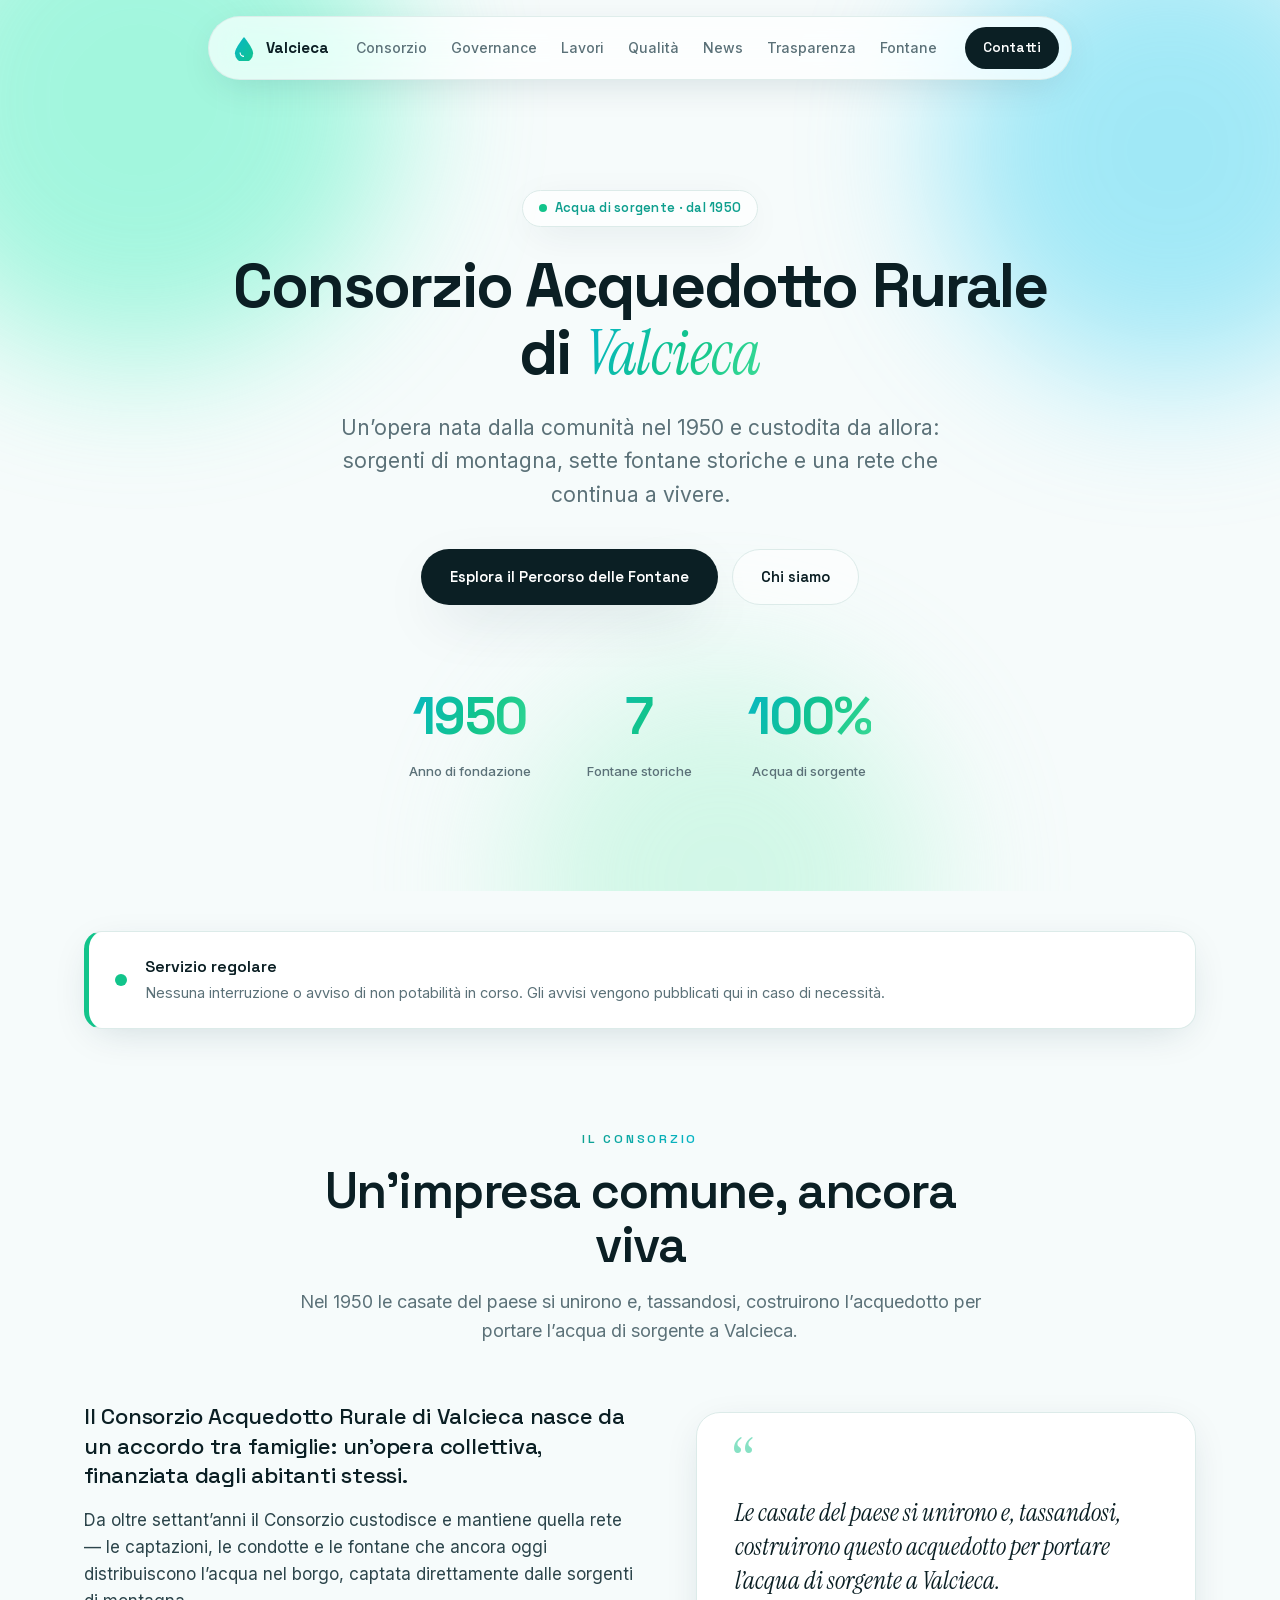
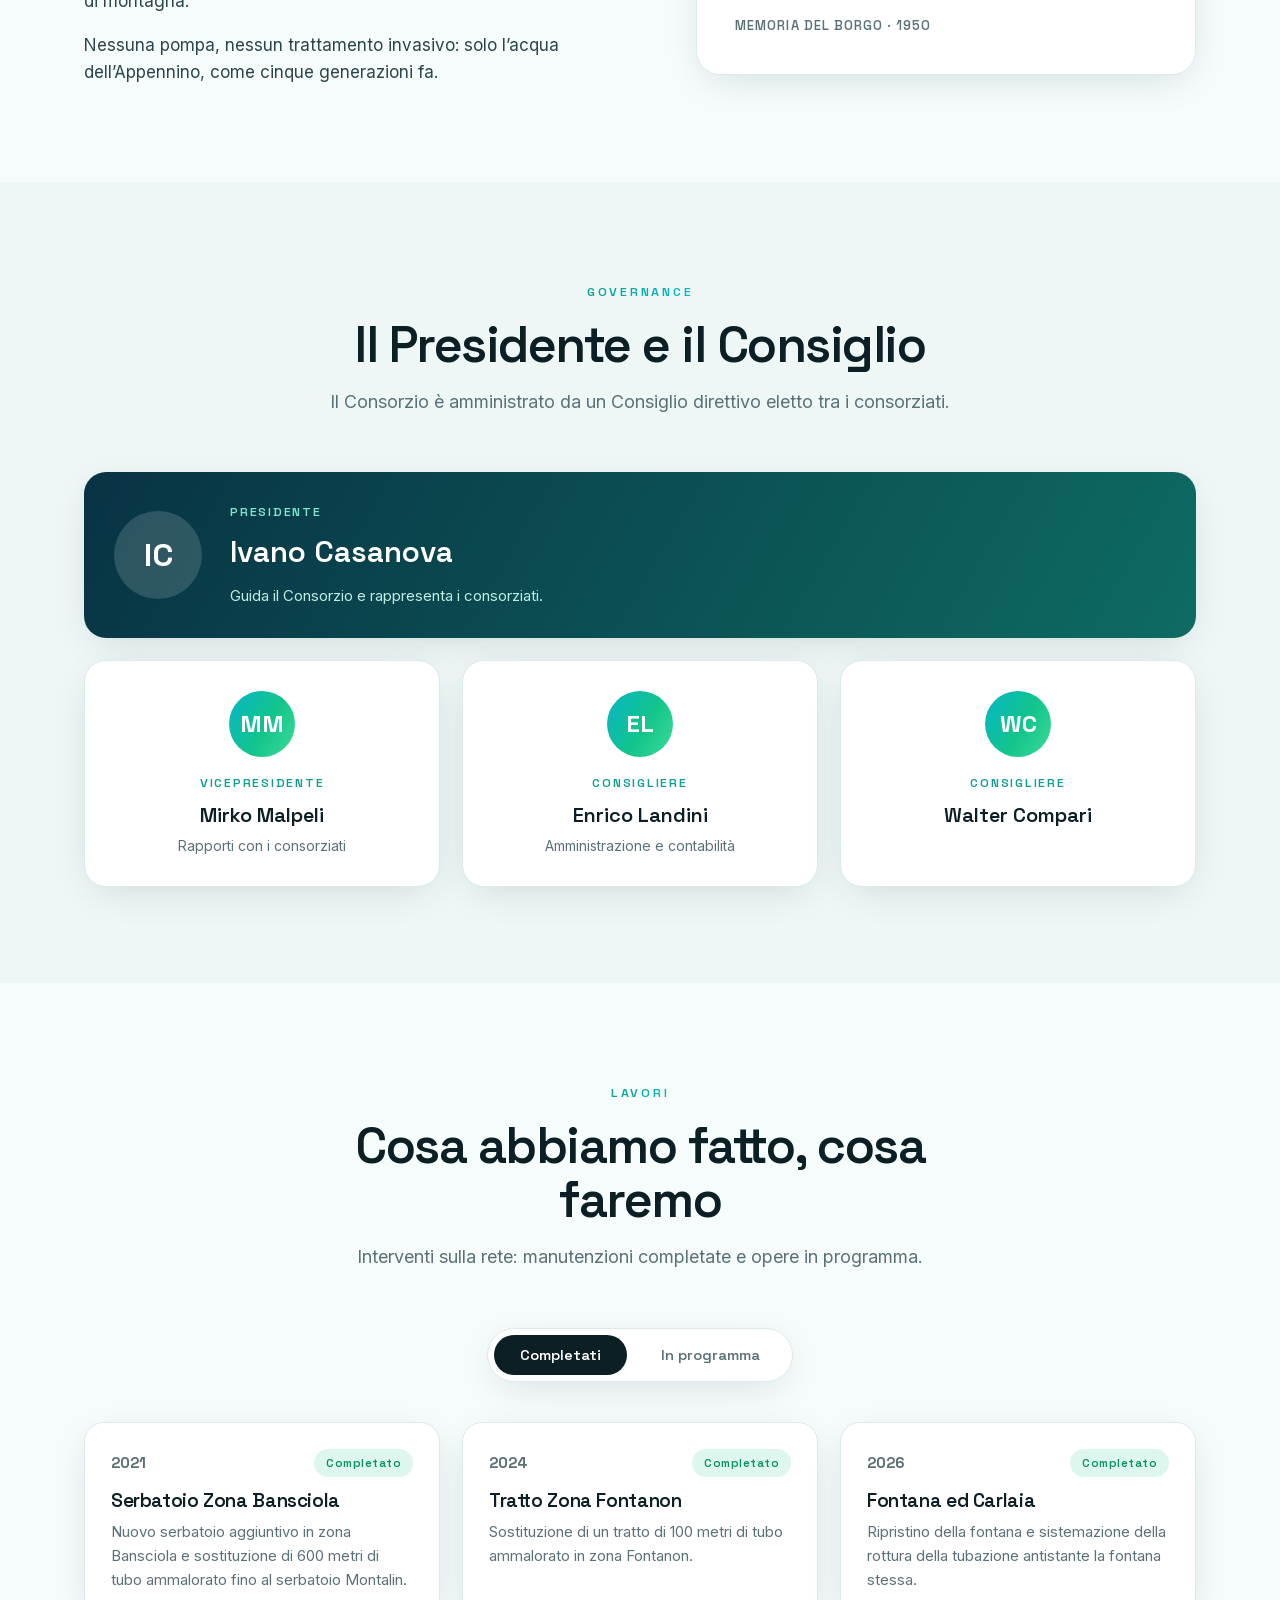
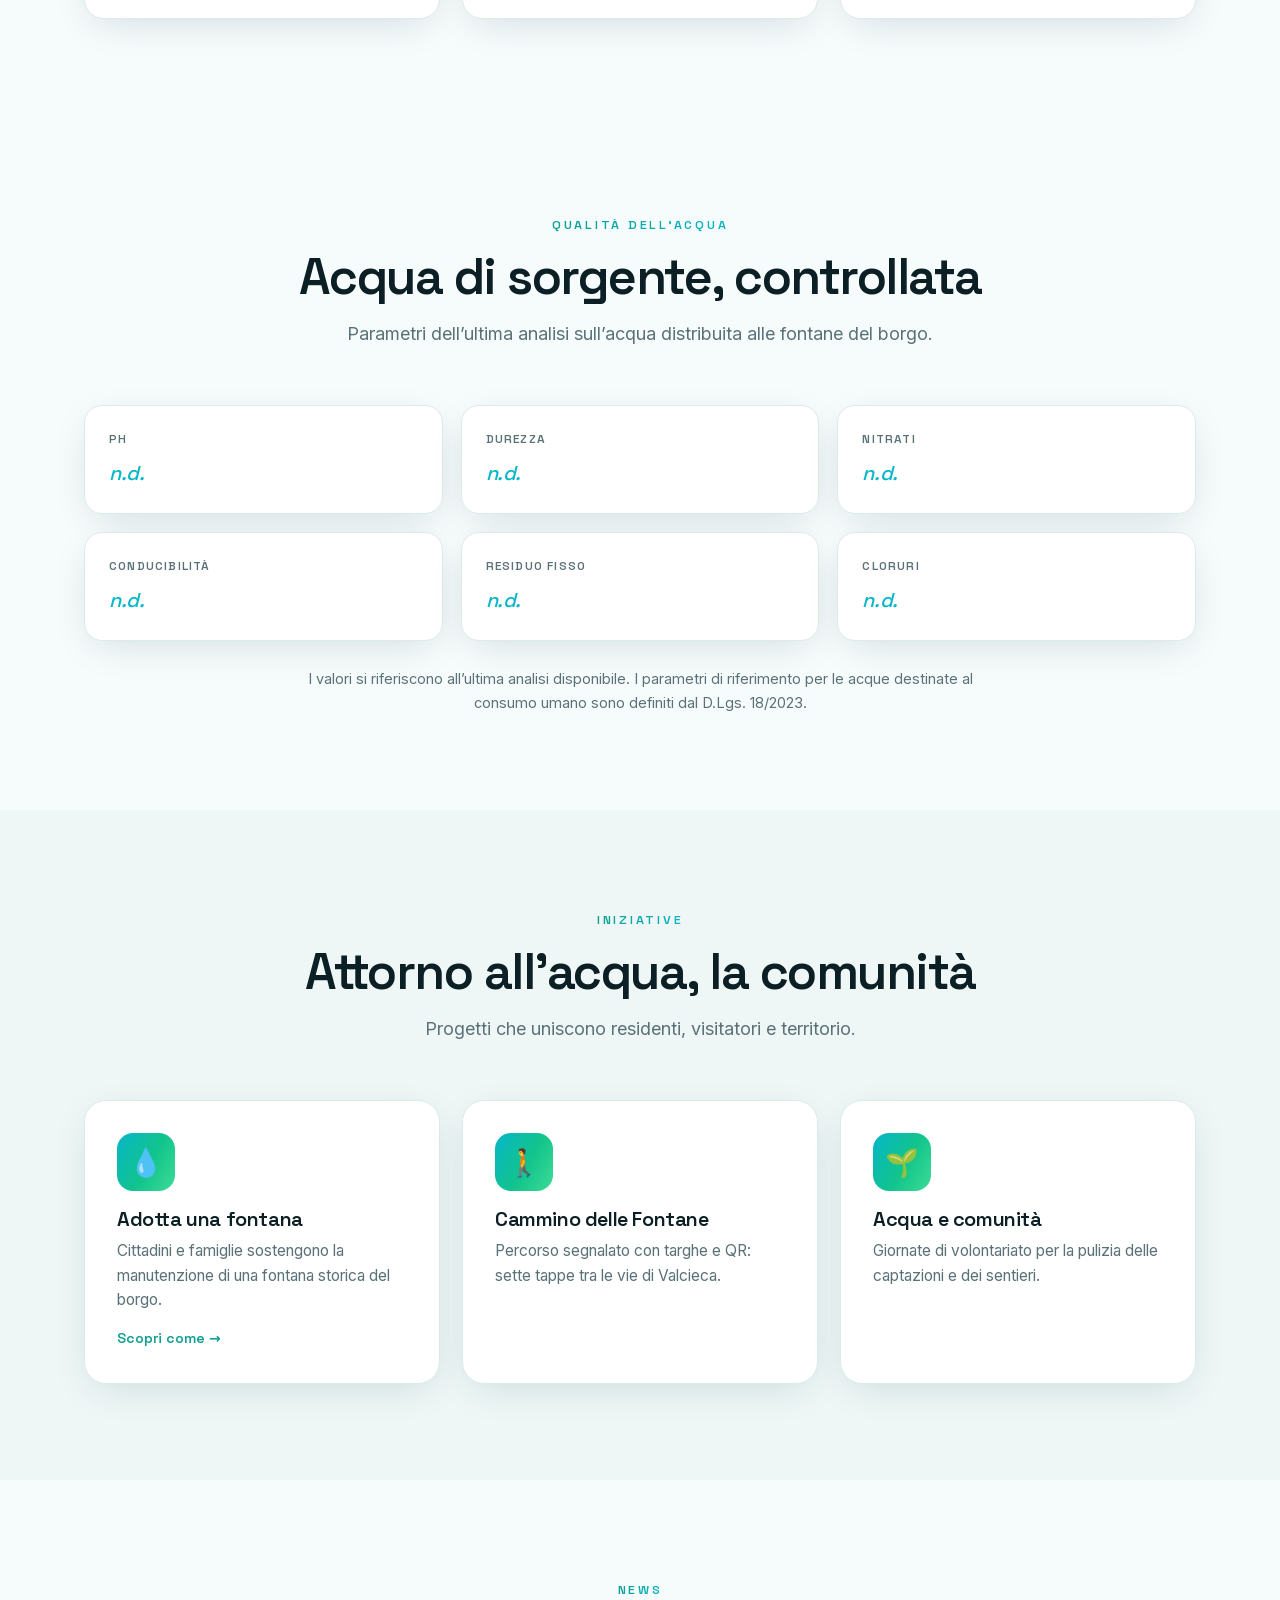
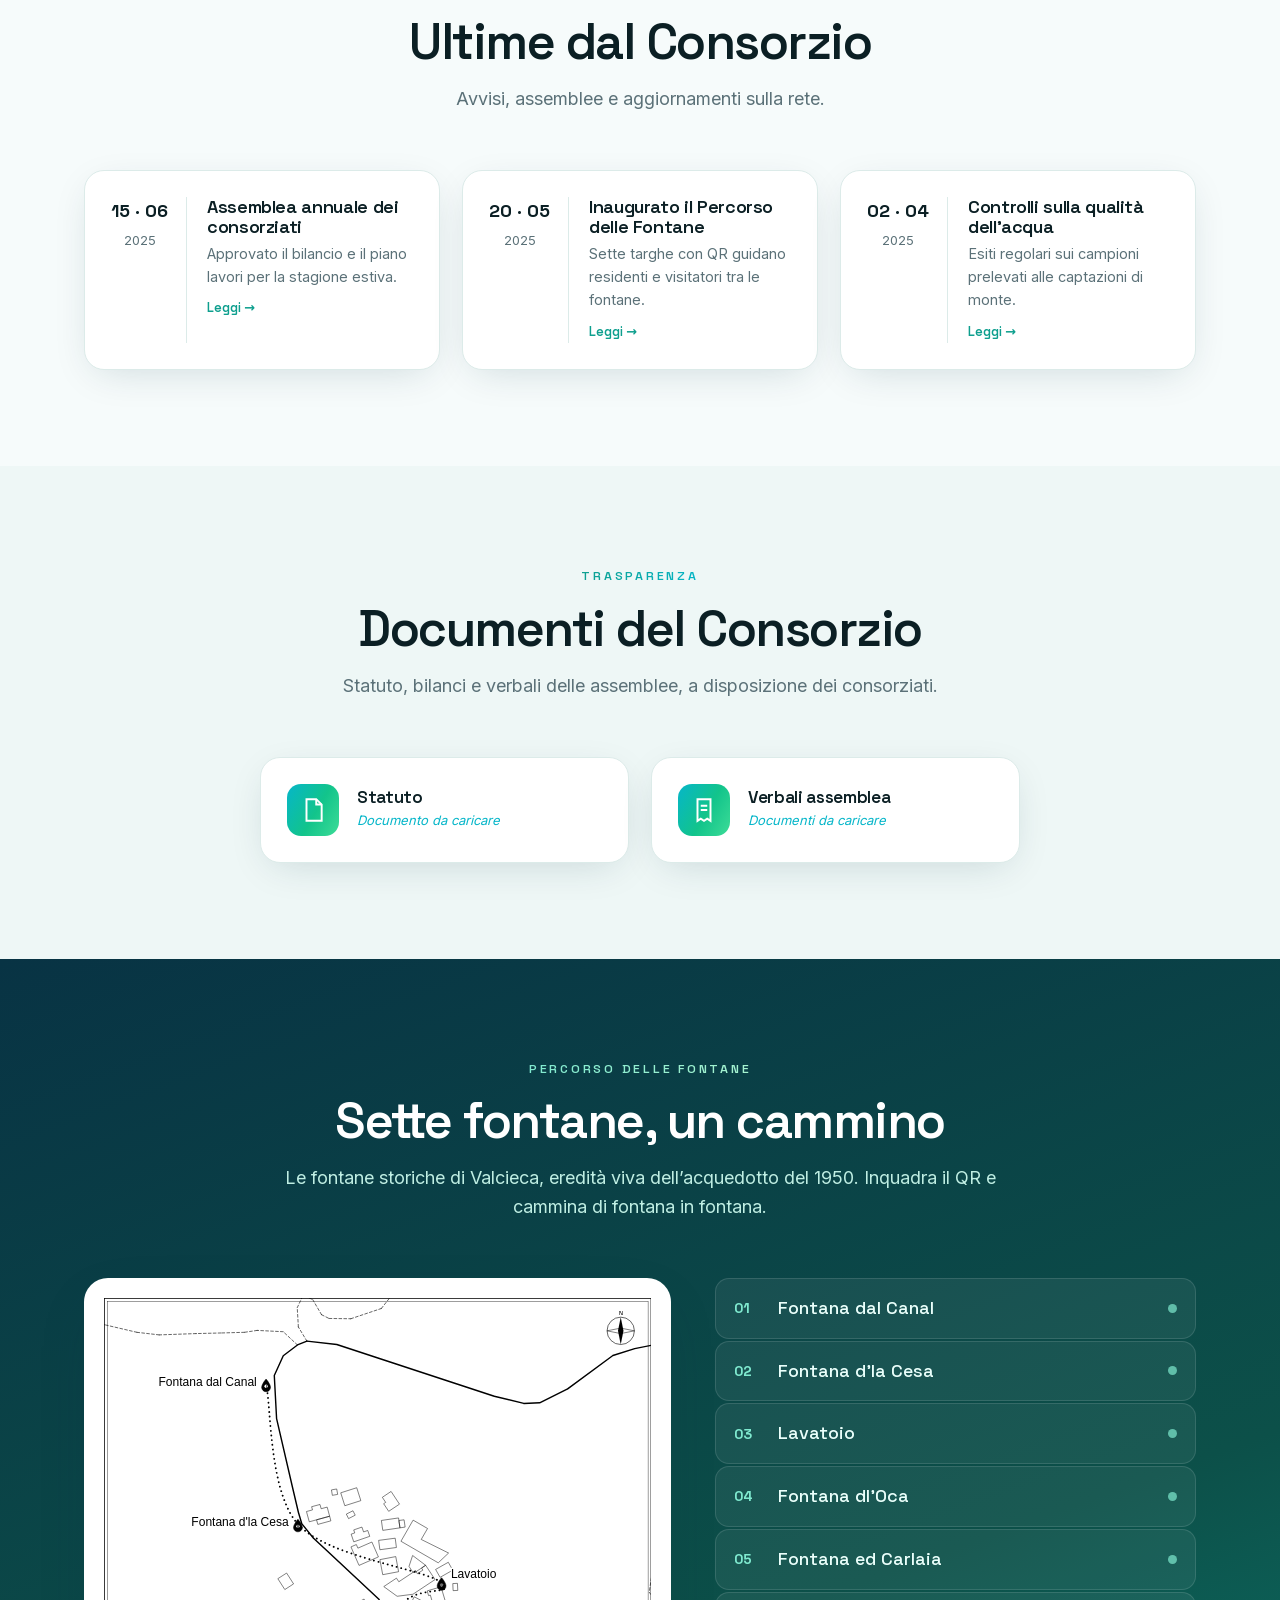
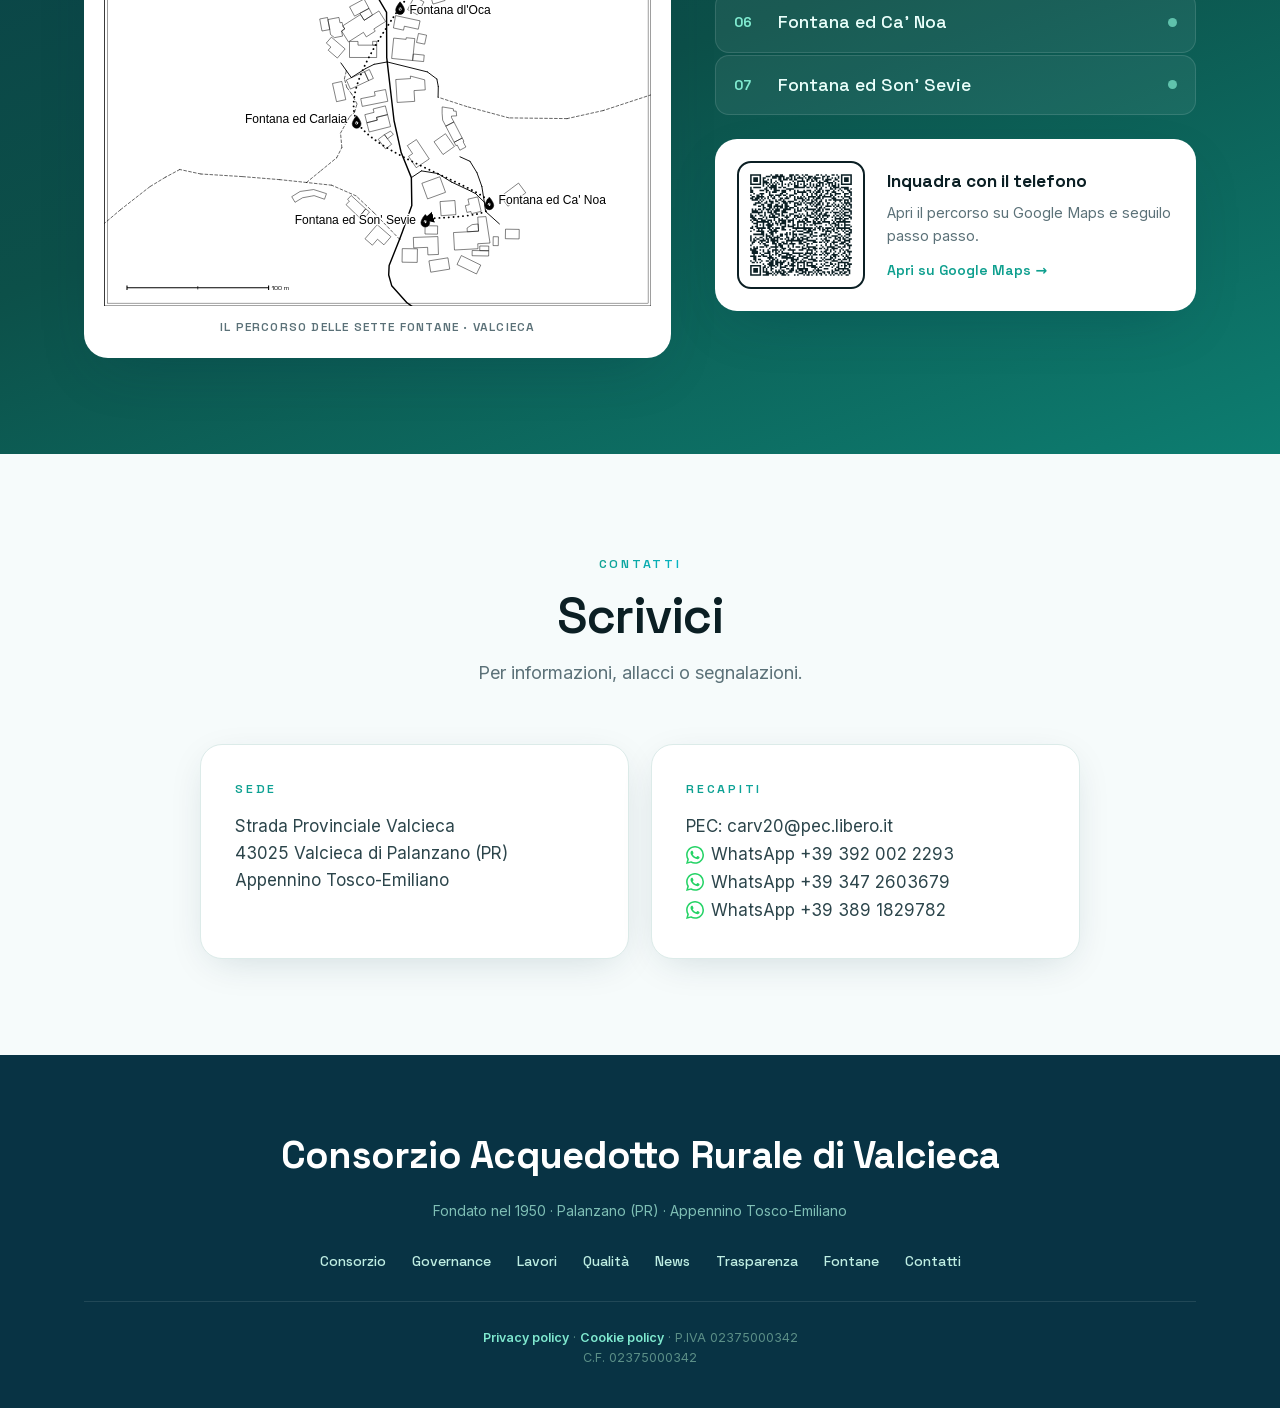
==== commit 136d4825: "Aggiungi 2 numeri WhatsApp e prefisso +39 a tutti Co-Authored-By: Claude Opus 4.8 (1M context) <nore" ====
--- a/index.html
+++ b/index.html
@@ -403,7 +403,9 @@
   <p>Per informazioni, allacci o segnalazioni.</p></div>
  <div class="cgrid">
   <div class="cbox reveal"><span class="eyebrow">Sede</span><p>Strada Provinciale Valcieca<br>43025 Valcieca di Palanzano (PR)<br>Appennino Tosco-Emiliano</p></div>
-  <div class="cbox reveal"><span class="eyebrow">Recapiti</span><p>PEC: <a href="mailto:carv20@pec.libero.it">carv20@pec.libero.it</a><br><a href="https://wa.me/393920022293" style="display:inline-flex;align-items:center;gap:7px;vertical-align:middle"><svg viewBox="0 0 24 24" width="18" height="18" fill="#25D366" aria-hidden="true" style="flex:none"><path d="M17.472 14.382c-.297-.149-1.758-.867-2.03-.967-.273-.099-.471-.148-.67.15-.197.297-.767.966-.94 1.164-.173.199-.347.223-.644.075-.297-.15-1.255-.463-2.39-1.475-.883-.788-1.48-1.761-1.653-2.059-.173-.297-.018-.458.13-.606.134-.133.298-.347.446-.52.149-.174.198-.298.298-.497.099-.198.05-.371-.025-.52-.075-.149-.669-1.612-.916-2.207-.242-.579-.487-.5-.669-.51-.173-.008-.371-.01-.57-.01-.198 0-.52.074-.792.372-.272.297-1.04 1.016-1.04 2.479 0 1.462 1.065 2.875 1.213 3.074.149.198 2.096 3.2 5.077 4.487.71.306 1.263.489 1.694.625.712.227 1.36.195 1.872.118.571-.085 1.758-.719 2.006-1.413.248-.694.248-1.289.173-1.413-.074-.124-.272-.198-.57-.347m-5.421 7.403h-.004a9.87 9.87 0 01-5.031-1.378l-.361-.214-3.741.982.998-3.648-.235-.374a9.86 9.86 0 01-1.51-5.26c.001-5.45 4.436-9.884 9.888-9.884 2.64 0 5.122 1.03 6.988 2.898a9.825 9.825 0 012.893 6.994c-.003 5.45-4.437 9.885-9.885 9.885M20.52 3.449C18.24 1.245 15.24 0 12.045 0 5.463 0 .104 5.334.101 11.892c0 2.096.549 4.14 1.595 5.945L0 24l6.335-1.652a12.062 12.062 0 005.71 1.447h.006c6.585 0 11.946-5.335 11.949-11.892a11.821 11.821 0 00-3.481-8.454"/></svg>WhatsApp 392 002 2293</a></p></div>
+  <div class="cbox reveal"><span class="eyebrow">Recapiti</span><p>PEC: <a href="mailto:carv20@pec.libero.it">carv20@pec.libero.it</a><br><a href="https://wa.me/393920022293" style="display:inline-flex;align-items:center;gap:7px;vertical-align:middle"><svg viewBox="0 0 24 24" width="18" height="18" fill="#25D366" aria-hidden="true" style="flex:none"><path d="M17.472 14.382c-.297-.149-1.758-.867-2.03-.967-.273-.099-.471-.148-.67.15-.197.297-.767.966-.94 1.164-.173.199-.347.223-.644.075-.297-.15-1.255-.463-2.39-1.475-.883-.788-1.48-1.761-1.653-2.059-.173-.297-.018-.458.13-.606.134-.133.298-.347.446-.52.149-.174.198-.298.298-.497.099-.198.05-.371-.025-.52-.075-.149-.669-1.612-.916-2.207-.242-.579-.487-.5-.669-.51-.173-.008-.371-.01-.57-.01-.198 0-.52.074-.792.372-.272.297-1.04 1.016-1.04 2.479 0 1.462 1.065 2.875 1.213 3.074.149.198 2.096 3.2 5.077 4.487.71.306 1.263.489 1.694.625.712.227 1.36.195 1.872.118.571-.085 1.758-.719 2.006-1.413.248-.694.248-1.289.173-1.413-.074-.124-.272-.198-.57-.347m-5.421 7.403h-.004a9.87 9.87 0 01-5.031-1.378l-.361-.214-3.741.982.998-3.648-.235-.374a9.86 9.86 0 01-1.51-5.26c.001-5.45 4.436-9.884 9.888-9.884 2.64 0 5.122 1.03 6.988 2.898a9.825 9.825 0 012.893 6.994c-.003 5.45-4.437 9.885-9.885 9.885M20.52 3.449C18.24 1.245 15.24 0 12.045 0 5.463 0 .104 5.334.101 11.892c0 2.096.549 4.14 1.595 5.945L0 24l6.335-1.652a12.062 12.062 0 005.71 1.447h.006c6.585 0 11.946-5.335 11.949-11.892a11.821 11.821 0 00-3.481-8.454"/></svg>WhatsApp +39 392 002 2293</a><br>
+<a href="https://wa.me/393472603679" style="display:inline-flex;align-items:center;gap:7px;vertical-align:middle"><svg viewBox="0 0 24 24" width="18" height="18" fill="#25D366" aria-hidden="true" style="flex:none"><path d="M17.472 14.382c-.297-.149-1.758-.867-2.03-.967-.273-.099-.471-.148-.67.15-.197.297-.767.966-.94 1.164-.173.199-.347.223-.644.075-.297-.15-1.255-.463-2.39-1.475-.883-.788-1.48-1.761-1.653-2.059-.173-.297-.018-.458.13-.606.134-.133.298-.347.446-.52.149-.174.198-.298.298-.497.099-.198.05-.371-.025-.52-.075-.149-.669-1.612-.916-2.207-.242-.579-.487-.5-.669-.51-.173-.008-.371-.01-.57-.01-.198 0-.52.074-.792.372-.272.297-1.04 1.016-1.04 2.479 0 1.462 1.065 2.875 1.213 3.074.149.198 2.096 3.2 5.077 4.487.71.306 1.263.489 1.694.625.712.227 1.36.195 1.872.118.571-.085 1.758-.719 2.006-1.413.248-.694.248-1.289.173-1.413-.074-.124-.272-.198-.57-.347m-5.421 7.403h-.004a9.87 9.87 0 01-5.031-1.378l-.361-.214-3.741.982.998-3.648-.235-.374a9.86 9.86 0 01-1.51-5.26c.001-5.45 4.436-9.884 9.888-9.884 2.64 0 5.122 1.03 6.988 2.898a9.825 9.825 0 012.893 6.994c-.003 5.45-4.437 9.885-9.885 9.885M20.52 3.449C18.24 1.245 15.24 0 12.045 0 5.463 0 .104 5.334.101 11.892c0 2.096.549 4.14 1.595 5.945L0 24l6.335-1.652a12.062 12.062 0 005.71 1.447h.006c6.585 0 11.946-5.335 11.949-11.892a11.821 11.821 0 00-3.481-8.454"/></svg>WhatsApp +39 347 2603679</a><br>
+<a href="https://wa.me/393891829782" style="display:inline-flex;align-items:center;gap:7px;vertical-align:middle"><svg viewBox="0 0 24 24" width="18" height="18" fill="#25D366" aria-hidden="true" style="flex:none"><path d="M17.472 14.382c-.297-.149-1.758-.867-2.03-.967-.273-.099-.471-.148-.67.15-.197.297-.767.966-.94 1.164-.173.199-.347.223-.644.075-.297-.15-1.255-.463-2.39-1.475-.883-.788-1.48-1.761-1.653-2.059-.173-.297-.018-.458.13-.606.134-.133.298-.347.446-.52.149-.174.198-.298.298-.497.099-.198.05-.371-.025-.52-.075-.149-.669-1.612-.916-2.207-.242-.579-.487-.5-.669-.51-.173-.008-.371-.01-.57-.01-.198 0-.52.074-.792.372-.272.297-1.04 1.016-1.04 2.479 0 1.462 1.065 2.875 1.213 3.074.149.198 2.096 3.2 5.077 4.487.71.306 1.263.489 1.694.625.712.227 1.36.195 1.872.118.571-.085 1.758-.719 2.006-1.413.248-.694.248-1.289.173-1.413-.074-.124-.272-.198-.57-.347m-5.421 7.403h-.004a9.87 9.87 0 01-5.031-1.378l-.361-.214-3.741.982.998-3.648-.235-.374a9.86 9.86 0 01-1.51-5.26c.001-5.45 4.436-9.884 9.888-9.884 2.64 0 5.122 1.03 6.988 2.898a9.825 9.825 0 012.893 6.994c-.003 5.45-4.437 9.885-9.885 9.885M20.52 3.449C18.24 1.245 15.24 0 12.045 0 5.463 0 .104 5.334.101 11.892c0 2.096.549 4.14 1.595 5.945L0 24l6.335-1.652a12.062 12.062 0 005.71 1.447h.006c6.585 0 11.946-5.335 11.949-11.892a11.821 11.821 0 00-3.481-8.454"/></svg>WhatsApp +39 389 1829782</a></p></div>
  </div>
 </div></section>
 
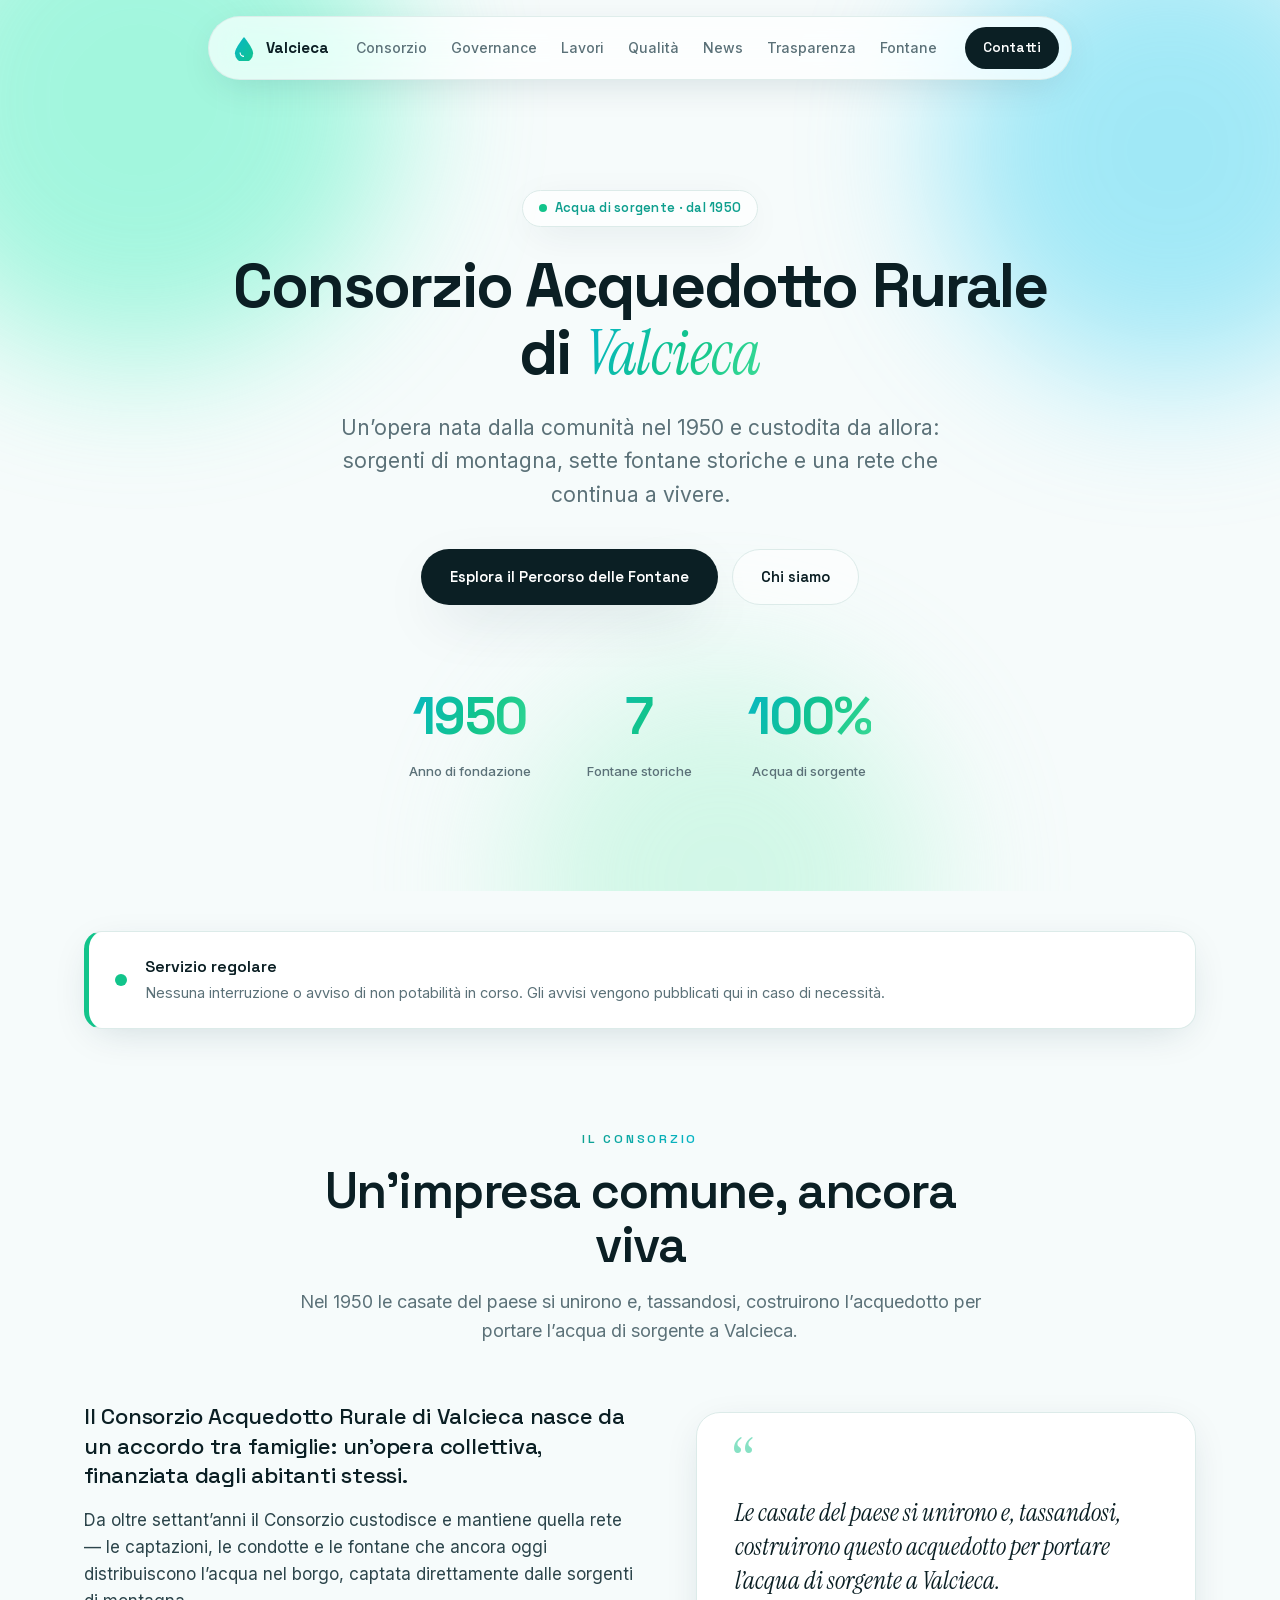
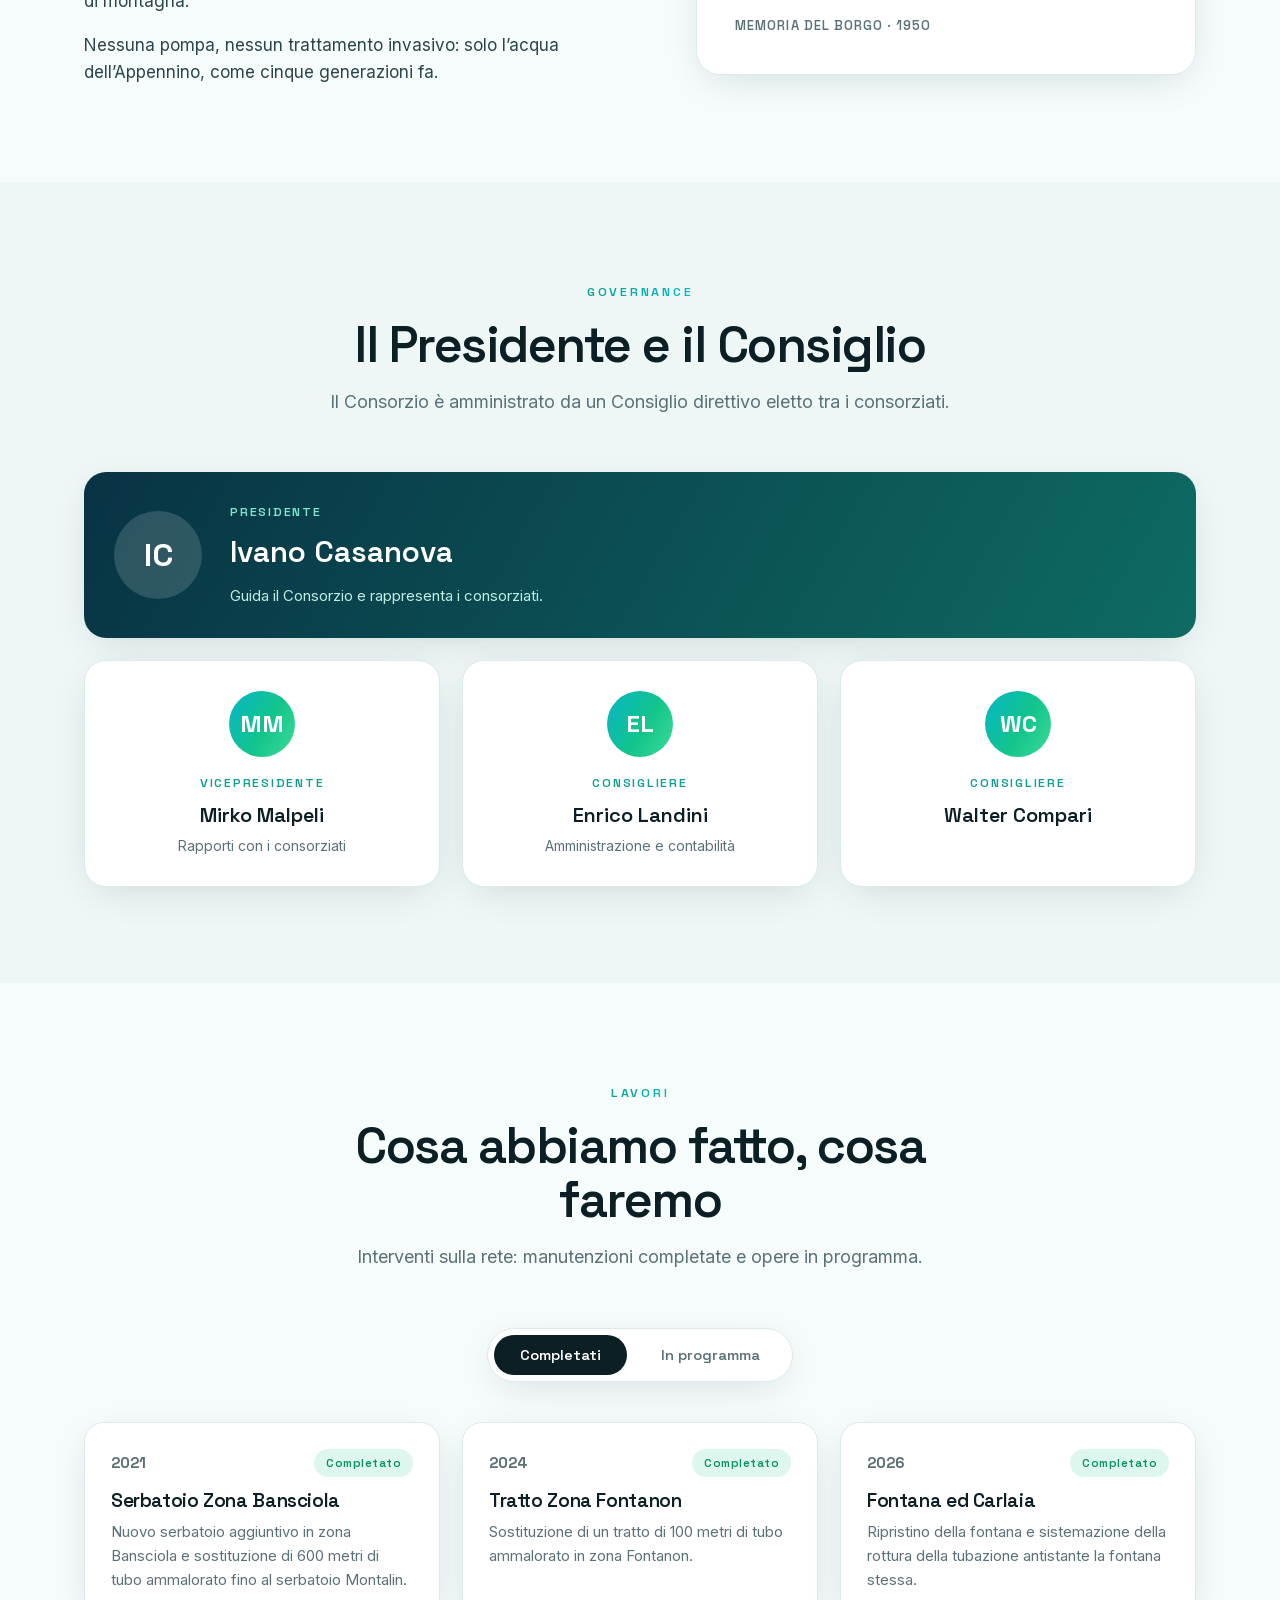
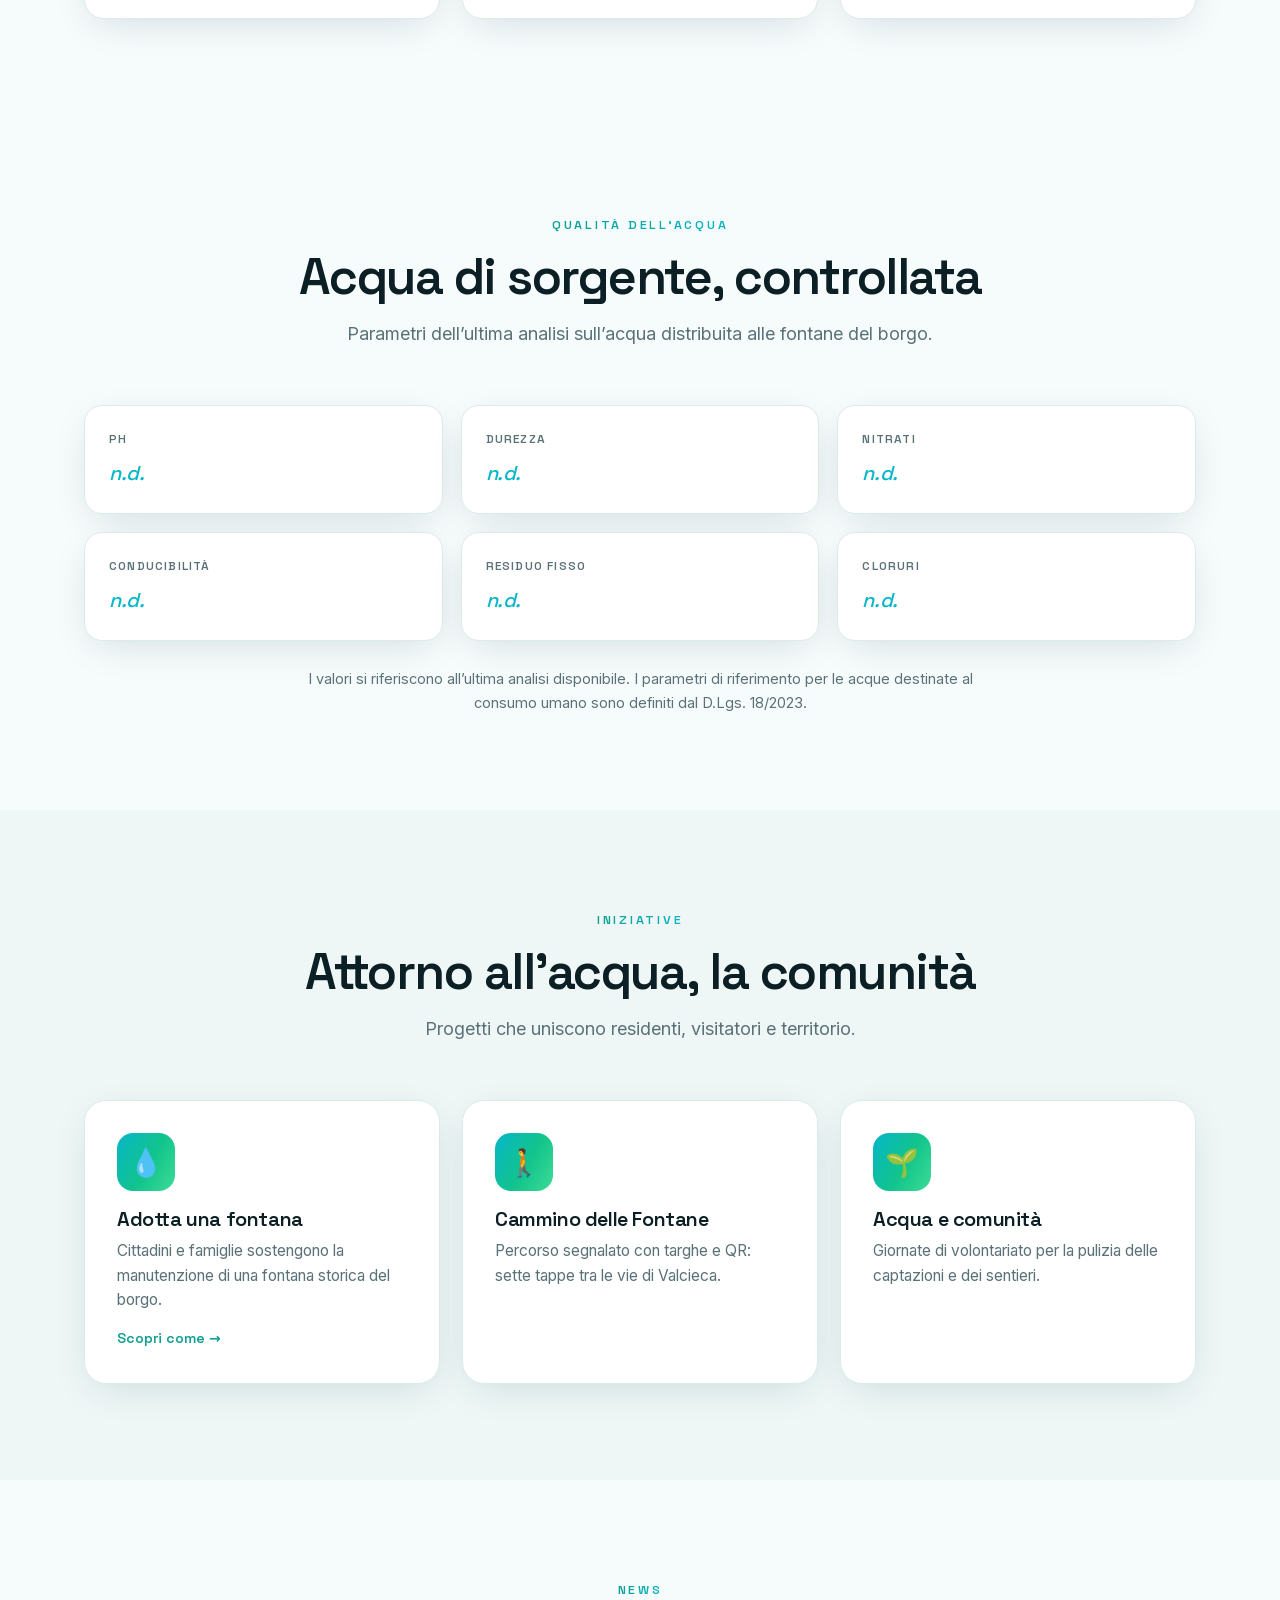
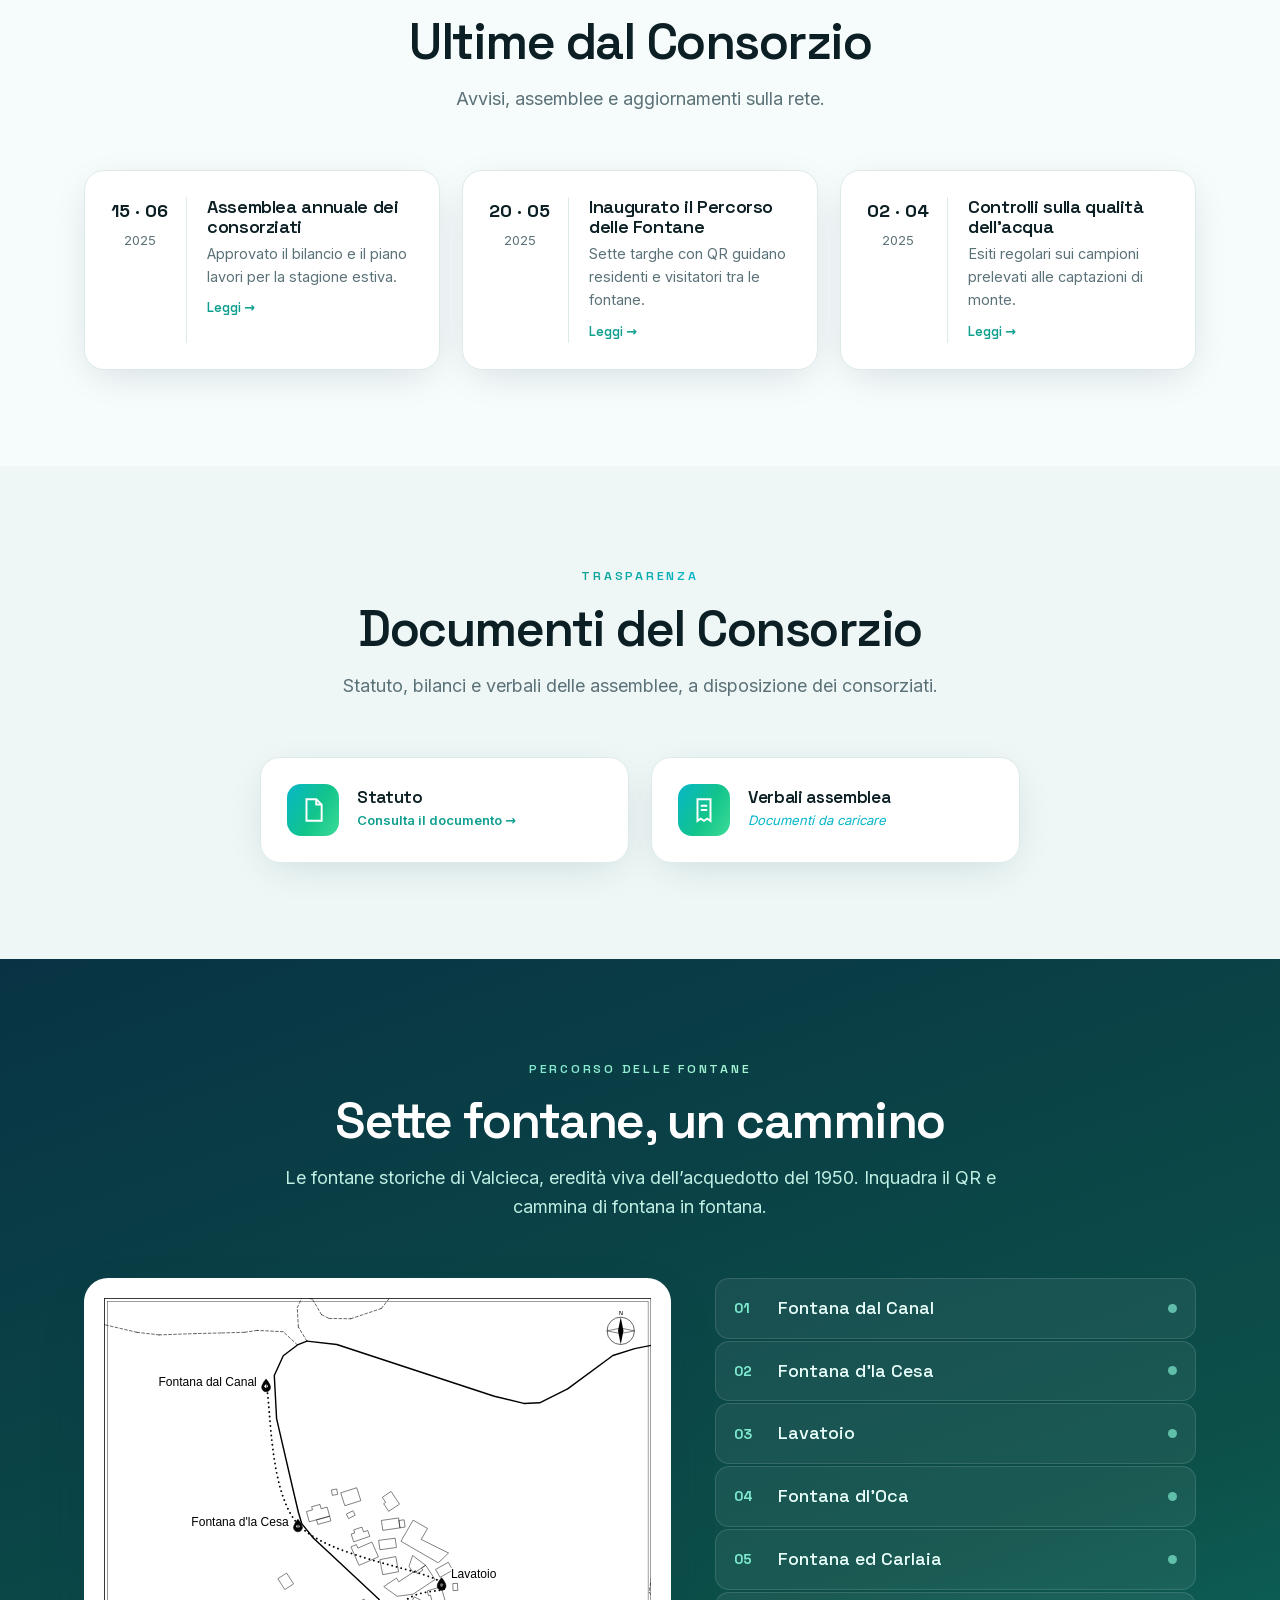
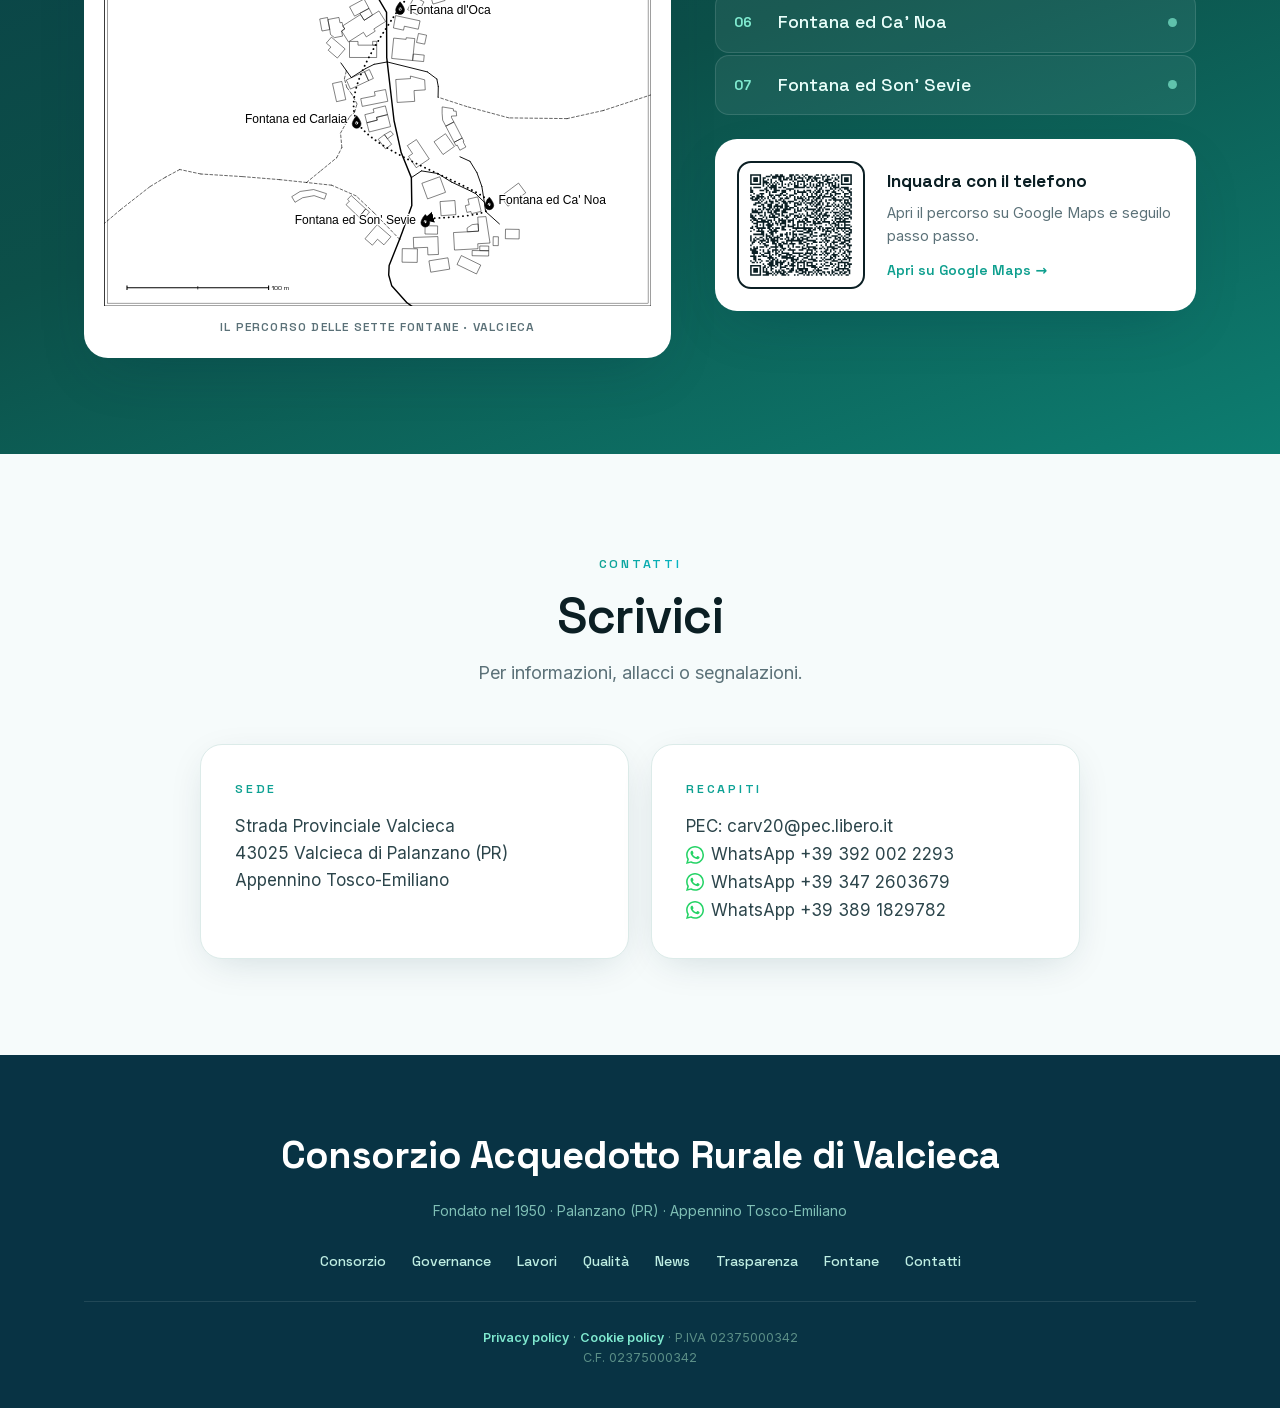
==== commit 3ed8f09b: "Visore Statuto: popup PDF non scaricabile (PDF.js su canvas) Co-Authored-By: Claude Opus 4.8 (1M con" ====
--- a/index.html
+++ b/index.html
@@ -199,6 +199,13 @@
 .tico svg{width:26px;height:26px;stroke:#fff;fill:none;stroke-width:1.8}
 .tcard h4{font-size:17px} .tcard .ts{font-size:13px;color:var(--muted);margin-top:3px}
 .tcard .tsoon{color:var(--aqua);font-style:italic}
+.tcard-btn{cursor:pointer} .tcard-btn:focus-visible{outline:2px solid var(--teal);outline-offset:3px}
+.tcard .tsview{color:var(--teal);font-weight:600}
+.pdf-card{max-width:920px;width:100%;height:88vh;display:flex;flex-direction:column;padding:24px 22px 18px}
+.pdf-card h3{margin-bottom:14px}
+.pdf-scroll{flex:1;overflow:auto;background:var(--bg2);border:1px solid var(--line);border-radius:14px;padding:16px;-webkit-user-select:none;user-select:none;-webkit-touch-callout:none}
+.pdf-scroll canvas{display:block;margin:0 auto 14px;max-width:100%;height:auto;box-shadow:var(--sh);border-radius:4px}
+.pdf-loading{color:var(--muted);text-align:center;padding:40px 16px}
 
 .reveal{opacity:0;transform:translateY(26px);transition:opacity .7s cubic-bezier(.2,.7,.2,1),transform .7s cubic-bezier(.2,.7,.2,1)}
 .reveal.in{opacity:1;transform:none}
@@ -337,7 +344,7 @@
  <div class="shead reveal"><span class="eyebrow">Trasparenza</span><h2>Documenti del Consorzio</h2>
   <p>Statuto, bilanci e verbali delle assemblee, a disposizione dei consorziati.</p></div>
  <div class="tgrid">
-  <div class="tcard reveal"><div class="tico"><svg viewBox="0 0 24 24"><path d="M6 2h9l5 5v15H6z"/><path d="M15 2v5h5"/></svg></div><div><h4>Statuto</h4><div class="ts tsoon">Documento da caricare</div></div></div>
+  <div class="tcard reveal tcard-btn" id="statuto-card" role="button" tabindex="0" aria-haspopup="dialog" aria-controls="statuto-modal"><div class="tico"><svg viewBox="0 0 24 24"><path d="M6 2h9l5 5v15H6z"/><path d="M15 2v5h5"/></svg></div><div><h4>Statuto</h4><div class="ts tsview">Consulta il documento →</div></div></div>
   <div class="tcard reveal"><div class="tico"><svg viewBox="0 0 24 24"><path d="M6 2h12v20l-3-2-3 2-3-2-3 2z"/><path d="M9 8h6M9 12h6"/></svg></div><div><h4>Verbali assemblea</h4><div class="ts tsoon">Documenti da caricare</div></div></div>
  </div>
 </div></section>
@@ -439,6 +446,16 @@
  </div>
 </div>
 
+<div class="modal-ov pdf-ov" id="statuto-modal" role="dialog" aria-modal="true" aria-labelledby="statuto-modal-title">
+ <div class="modal-card pdf-card">
+  <button type="button" class="modal-close" aria-label="Chiudi" data-close-pdf>&times;</button>
+  <h3 id="statuto-modal-title">Statuto del Consorzio</h3>
+  <div class="pdf-scroll" id="statuto-pages" oncontextmenu="return false" ondragstart="return false">
+   <div class="pdf-loading">Caricamento del documento…</div>
+  </div>
+ </div>
+</div>
+
 <footer>
  <div class="wrap">
   <div class="fbig">Consorzio Acquedotto Rurale di Valcieca</div>
@@ -484,6 +501,48 @@
  adottaModal.querySelectorAll('[data-close]').forEach(function(b){b.addEventListener('click',closeAdotta)});
  document.addEventListener('keydown',function(e){if(e.key==='Escape')closeAdotta()});
 }
+
+/* Visore Statuto (PDF non scaricabile, reso via canvas con PDF.js) */
+var statutoCard=document.getElementById('statuto-card'),statutoModal=document.getElementById('statuto-modal');
+var statutoRendered=false,pdfLibLoading=false;
+function openStatuto(){statutoModal.classList.add('open');document.body.style.overflow='hidden';renderStatuto()}
+function closeStatuto(){statutoModal.classList.remove('open');document.body.style.overflow=''}
+function loadPdfLib(cb){
+ if(window.pdfjsLib){cb();return}
+ if(pdfLibLoading){var t=setInterval(function(){if(window.pdfjsLib){clearInterval(t);cb()}},80);return}
+ pdfLibLoading=true;
+ var s=document.createElement('script');
+ s.src='https://cdnjs.cloudflare.com/ajax/libs/pdf.js/3.11.174/pdf.min.js';
+ s.onload=function(){window.pdfjsLib.GlobalWorkerOptions.workerSrc='https://cdnjs.cloudflare.com/ajax/libs/pdf.js/3.11.174/pdf.worker.min.js';cb()};
+ s.onerror=function(){var h=document.getElementById('statuto-pages');if(h)h.innerHTML='<div class="pdf-loading">Impossibile caricare il visore. Riprova più tardi.</div>'};
+ document.head.appendChild(s);
+}
+function renderStatuto(){
+ if(statutoRendered)return;statutoRendered=true;
+ var host=document.getElementById('statuto-pages');
+ loadPdfLib(function(){
+  window.pdfjsLib.getDocument('assets/docs/statuto.pdf').promise.then(function(pdf){
+   host.innerHTML='';
+   var scale=Math.min(2,(window.devicePixelRatio||1)+0.5);
+   (function page(n){
+    pdf.getPage(n).then(function(pg){
+     var vp=pg.getViewport({scale:scale});
+     var cv=document.createElement('canvas');
+     cv.width=vp.width;cv.height=vp.height;
+     host.appendChild(cv);
+     pg.render({canvasContext:cv.getContext('2d'),viewport:vp}).promise.then(function(){if(n<pdf.numPages)page(n+1)});
+    });
+   })(1);
+  }).catch(function(){host.innerHTML='<div class="pdf-loading">Impossibile caricare il documento in questo momento.</div>'});
+ });
+}
+if(statutoCard&&statutoModal){
+ statutoCard.addEventListener('click',openStatuto);
+ statutoCard.addEventListener('keydown',function(e){if(e.key==='Enter'||e.key===' '){e.preventDefault();openStatuto()}});
+ statutoModal.addEventListener('click',function(e){if(e.target===statutoModal)closeStatuto()});
+ statutoModal.querySelectorAll('[data-close-pdf]').forEach(function(b){b.addEventListener('click',closeStatuto)});
+ document.addEventListener('keydown',function(e){if(e.key==='Escape'&&statutoModal.classList.contains('open'))closeStatuto()});
+}
 </script>
 </body>
 </html>
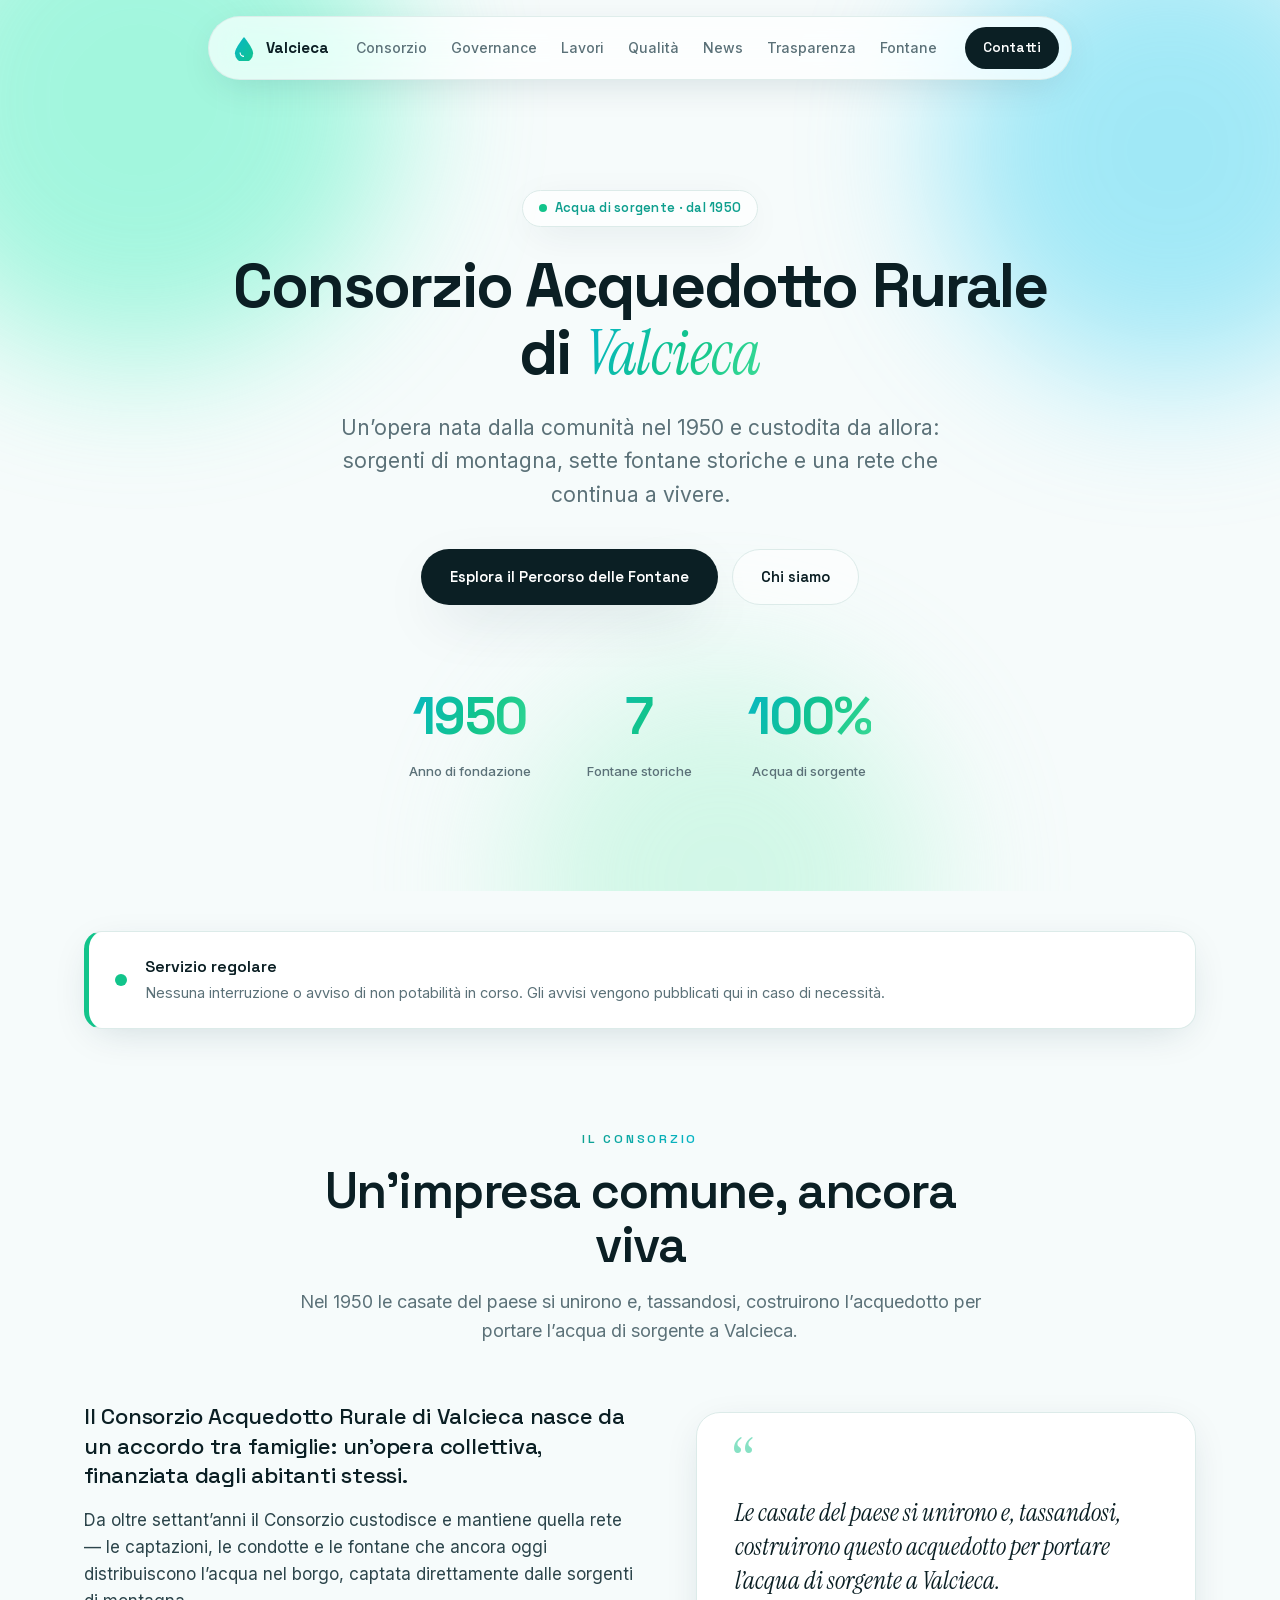
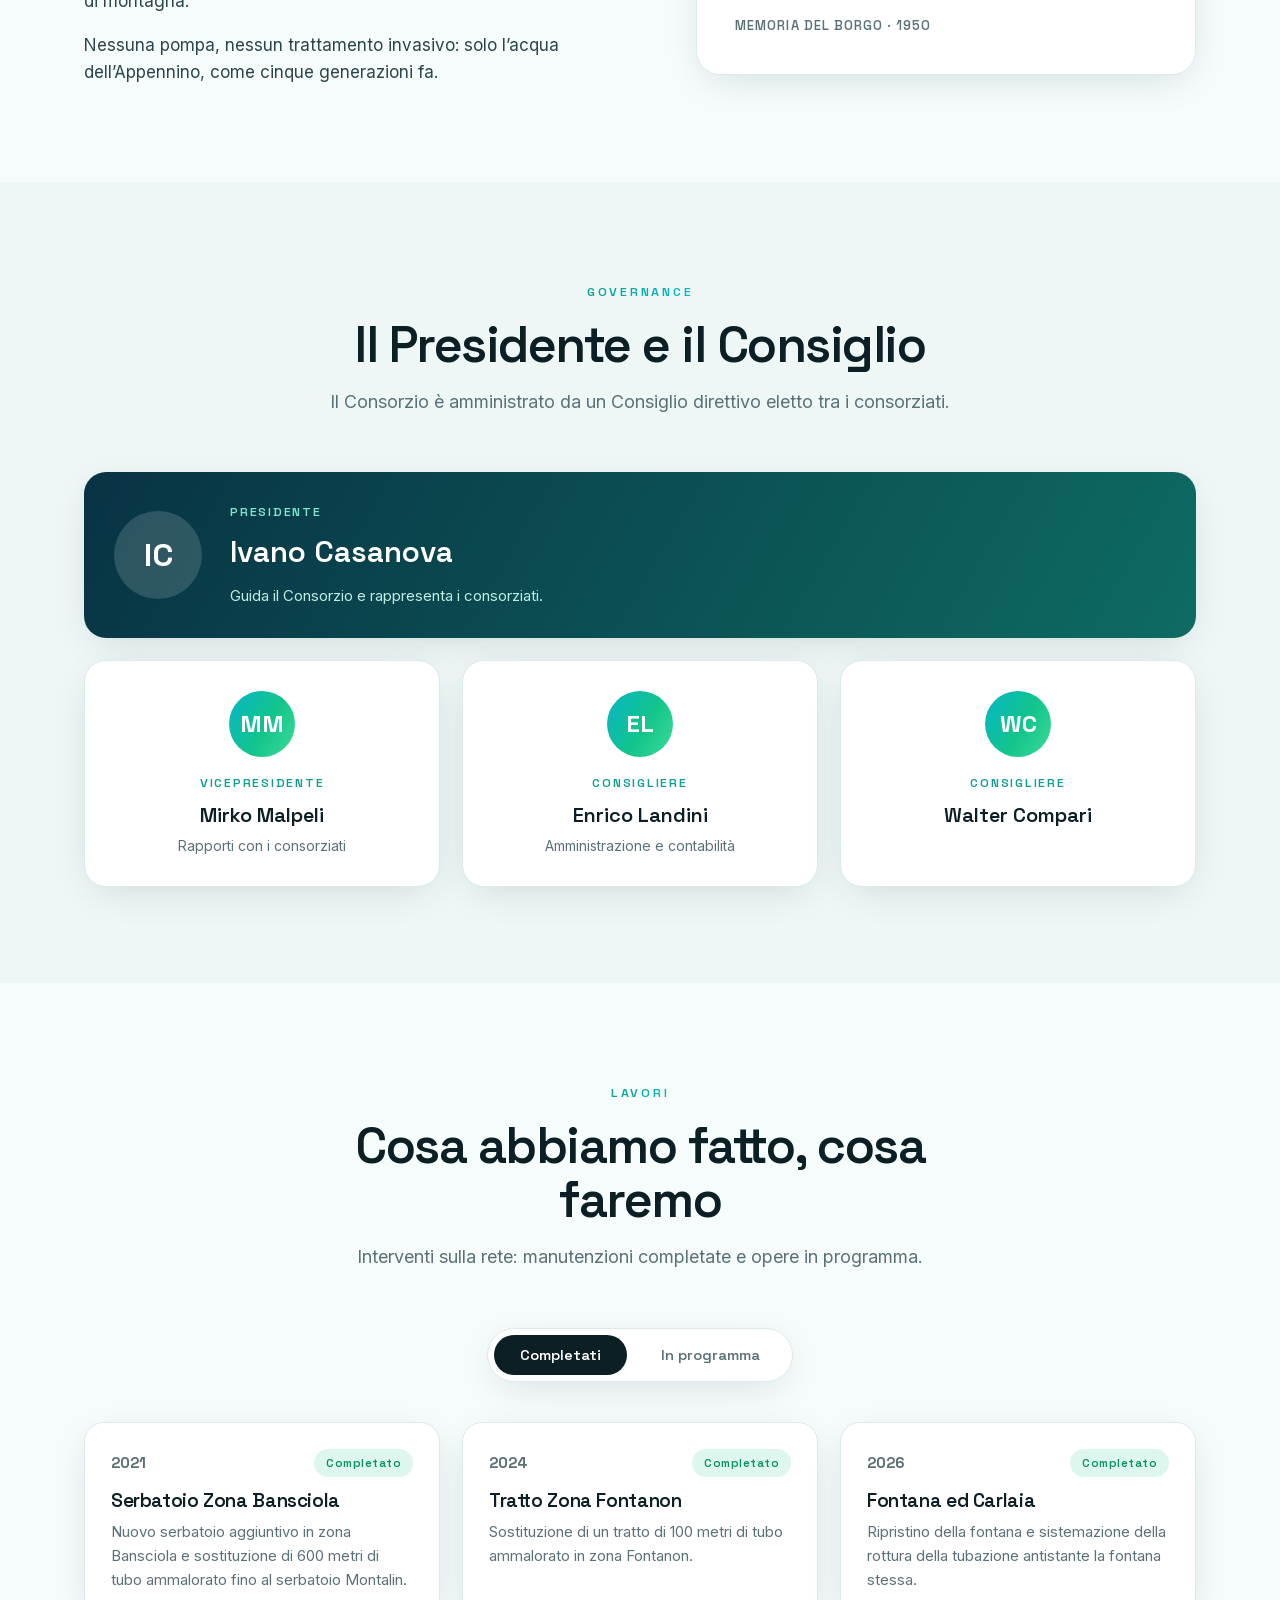
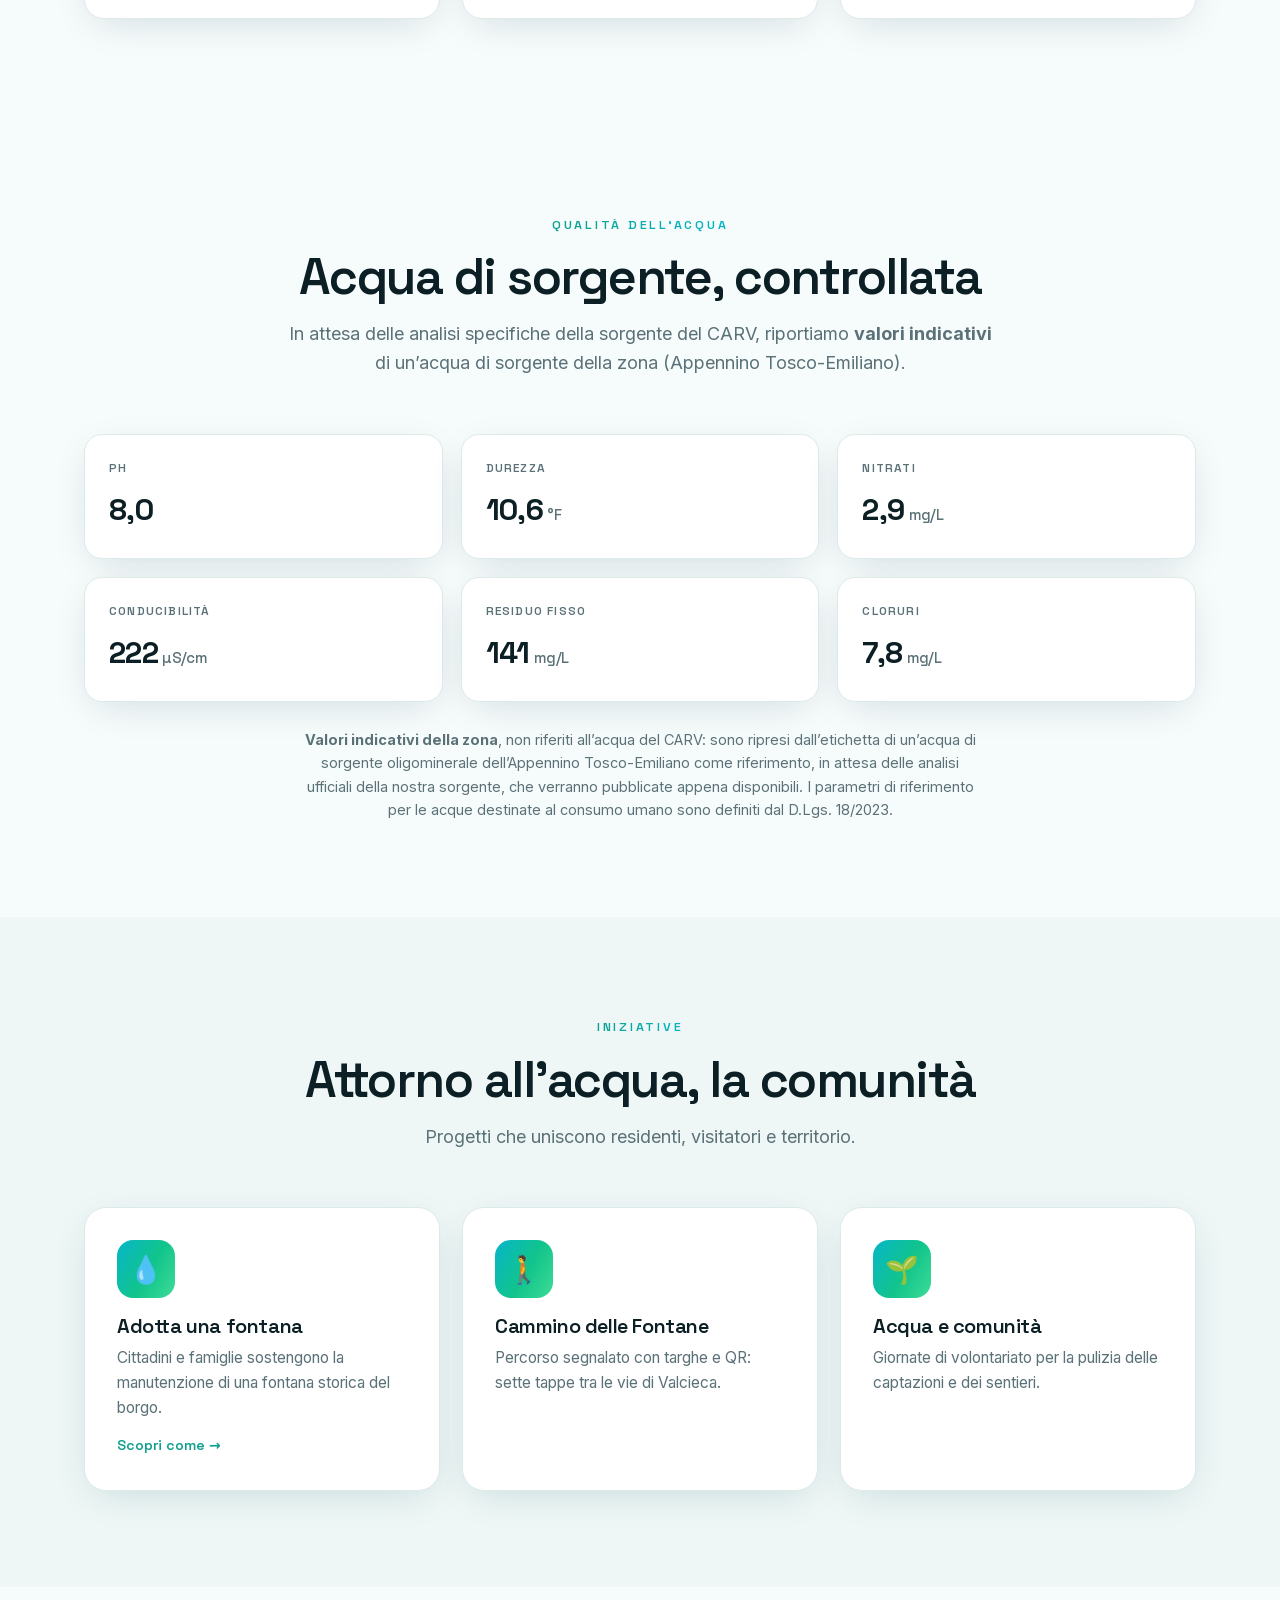
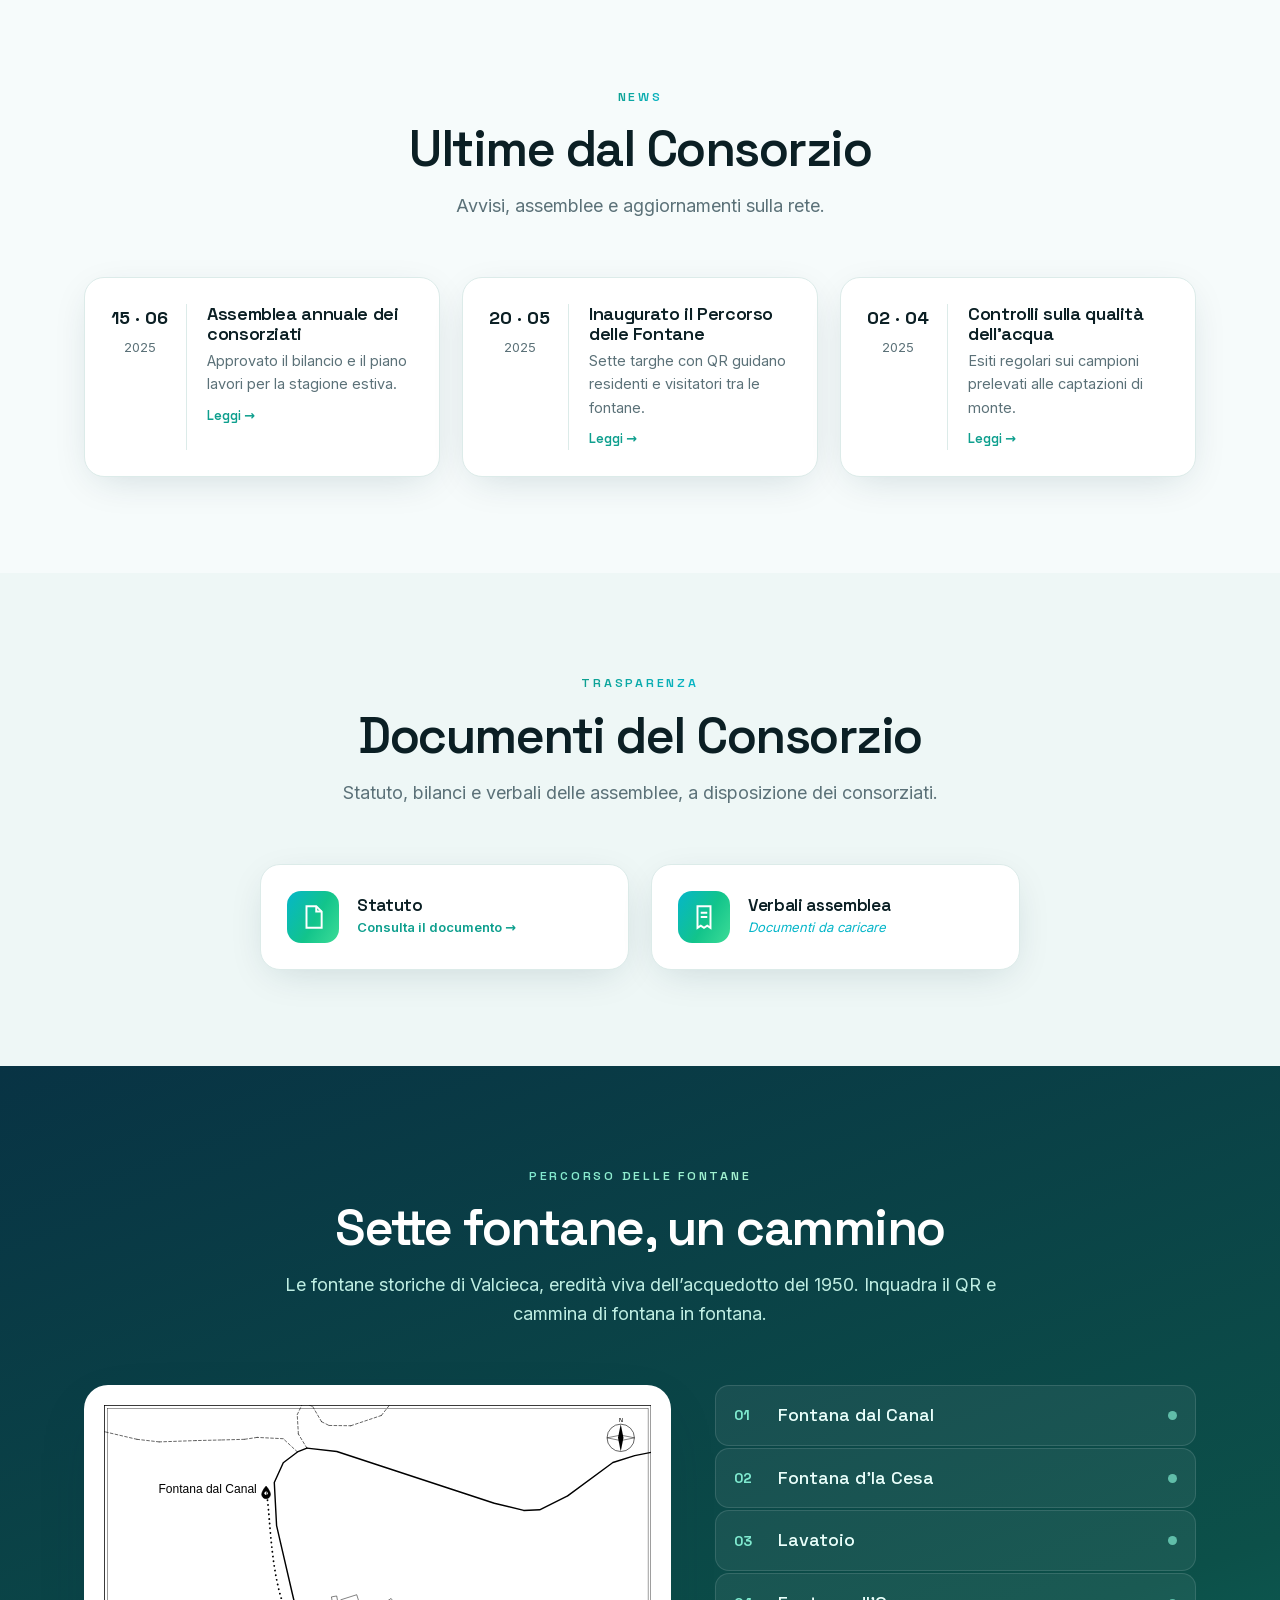
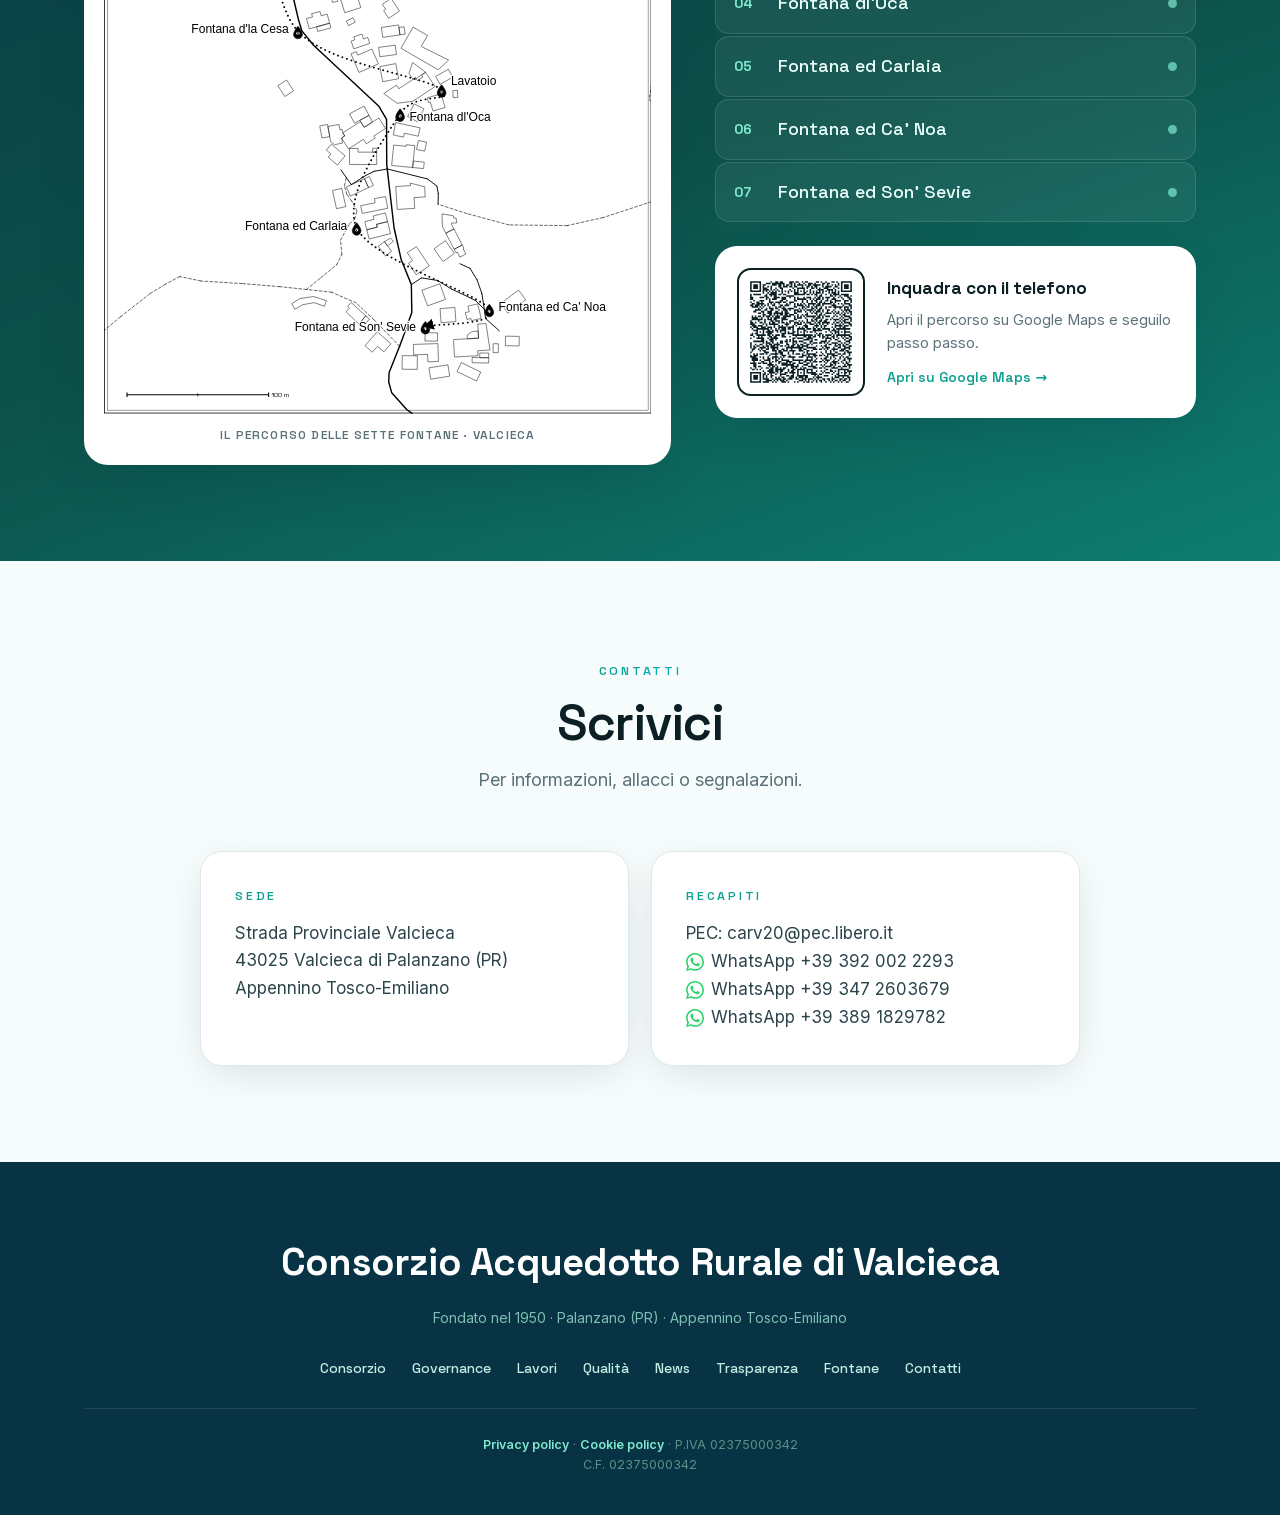
==== commit b1a17ed7: "Qualità acqua: valori indicativi di zona (Appennino Tosco-Emiliano) in attesa analisi CARV Co-Author" ====
--- a/index.html
+++ b/index.html
@@ -314,14 +314,14 @@
 
 <section id="qualita"><div class="wrap">
  <div class="shead reveal"><span class="eyebrow">Qualità dell’acqua</span><h2>Acqua di sorgente, controllata</h2>
-  <p>Parametri dell’ultima analisi sull’acqua distribuita alle fontane del borgo.</p></div>
- <div class="qgrid"><div class="qcard reveal"><div class="ql">pH</div><div class="qv nd">n.d.</div></div>
-<div class="qcard reveal"><div class="ql">Durezza</div><div class="qv nd">n.d.</div></div>
-<div class="qcard reveal"><div class="ql">Nitrati</div><div class="qv nd">n.d.</div></div>
-<div class="qcard reveal"><div class="ql">Conducibilità</div><div class="qv nd">n.d.</div></div>
-<div class="qcard reveal"><div class="ql">Residuo fisso</div><div class="qv nd">n.d.</div></div>
-<div class="qcard reveal"><div class="ql">Cloruri</div><div class="qv nd">n.d.</div></div></div>
- <p class="qnote reveal">I valori si riferiscono all’ultima analisi disponibile. I parametri di riferimento per le acque destinate al consumo umano sono definiti dal D.Lgs. 18/2023.</p>
+  <p>In attesa delle analisi specifiche della sorgente del CARV, riportiamo <strong>valori indicativi</strong> di un’acqua di sorgente della zona (Appennino Tosco-Emiliano).</p></div>
+ <div class="qgrid"><div class="qcard reveal"><div class="ql">pH</div><div class="qv">8,0</div></div>
+<div class="qcard reveal"><div class="ql">Durezza</div><div class="qv">10,6<span class="u">°F</span></div></div>
+<div class="qcard reveal"><div class="ql">Nitrati</div><div class="qv">2,9<span class="u">mg/L</span></div></div>
+<div class="qcard reveal"><div class="ql">Conducibilità</div><div class="qv">222<span class="u">µS/cm</span></div></div>
+<div class="qcard reveal"><div class="ql">Residuo fisso</div><div class="qv">141<span class="u">mg/L</span></div></div>
+<div class="qcard reveal"><div class="ql">Cloruri</div><div class="qv">7,8<span class="u">mg/L</span></div></div></div>
+ <p class="qnote reveal"><strong>Valori indicativi della zona</strong>, non riferiti all’acqua del CARV: sono ripresi dall’etichetta di un’acqua di sorgente oligominerale dell’Appennino Tosco-Emiliano come riferimento, in attesa delle analisi ufficiali della nostra sorgente, che verranno pubblicate appena disponibili. I parametri di riferimento per le acque destinate al consumo umano sono definiti dal D.Lgs. 18/2023.</p>
 </div></section>
 
 <section id="iniziative"><div class="wrap">
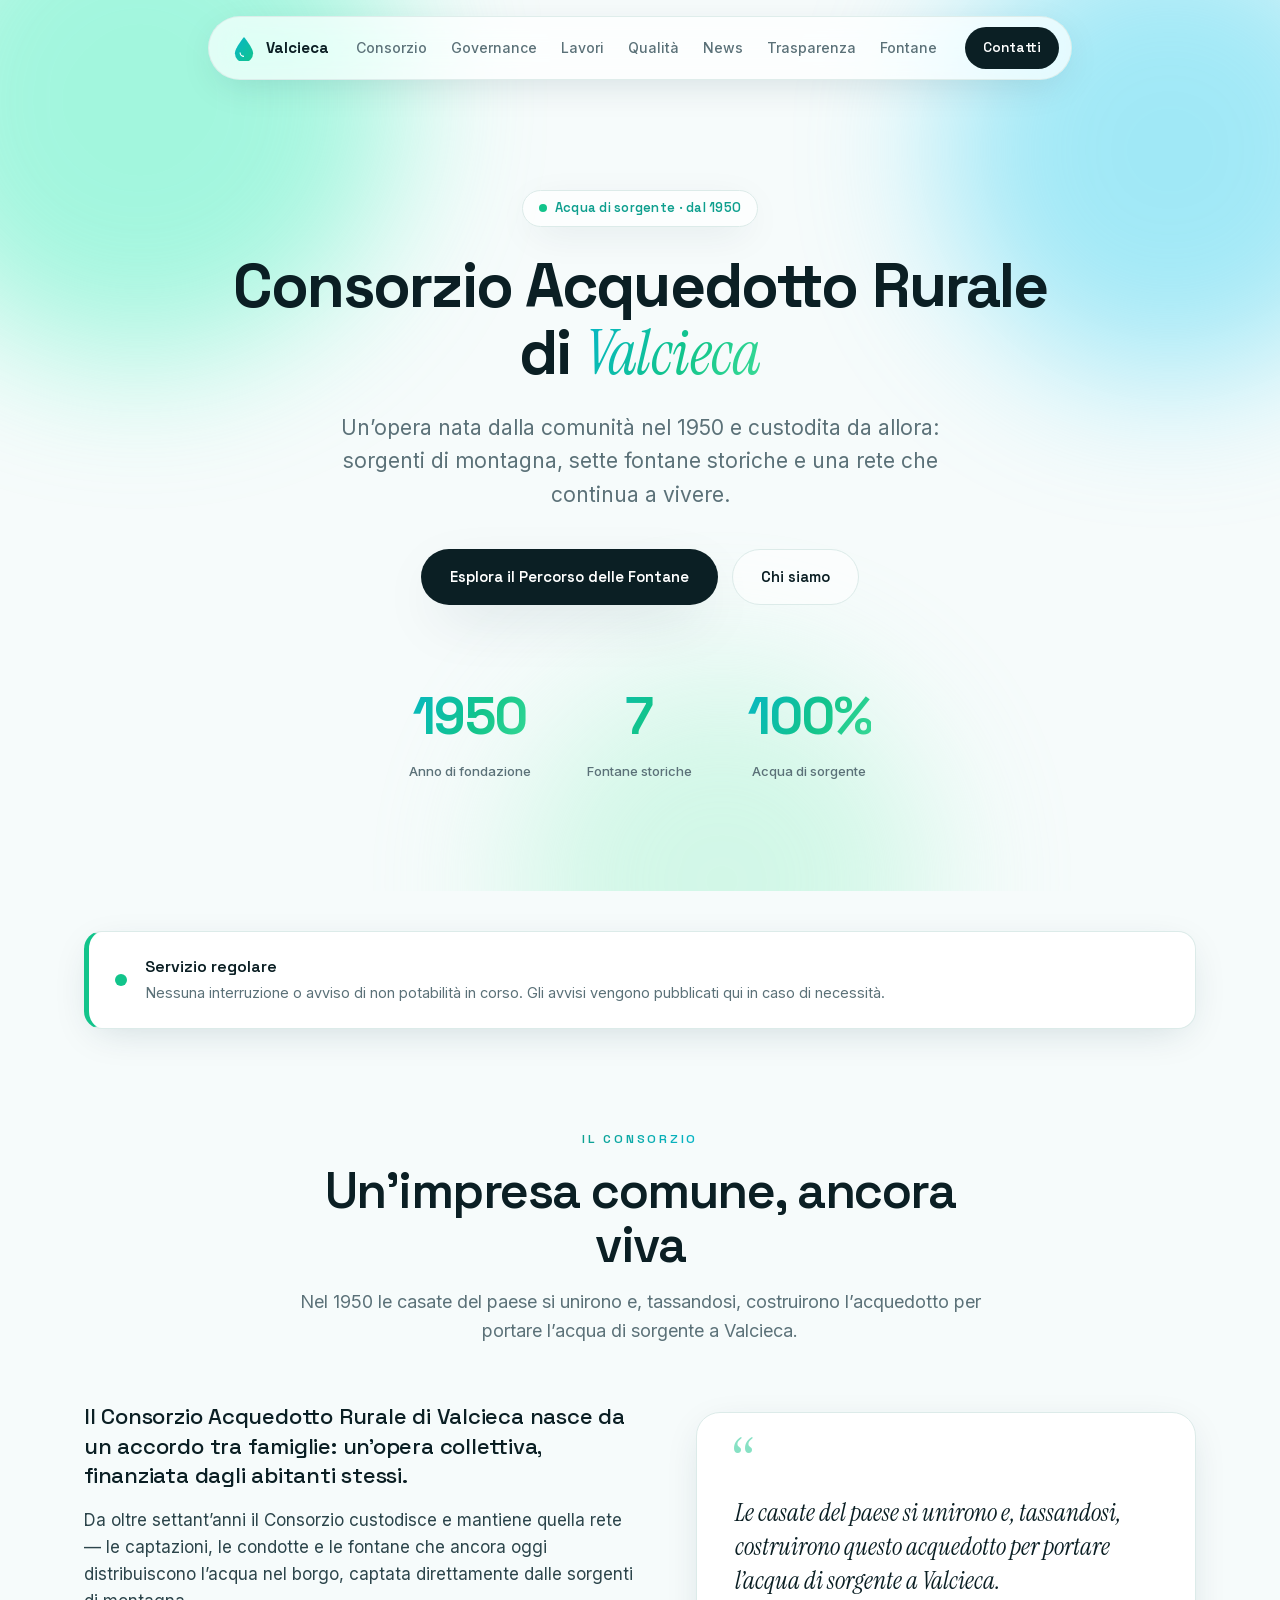
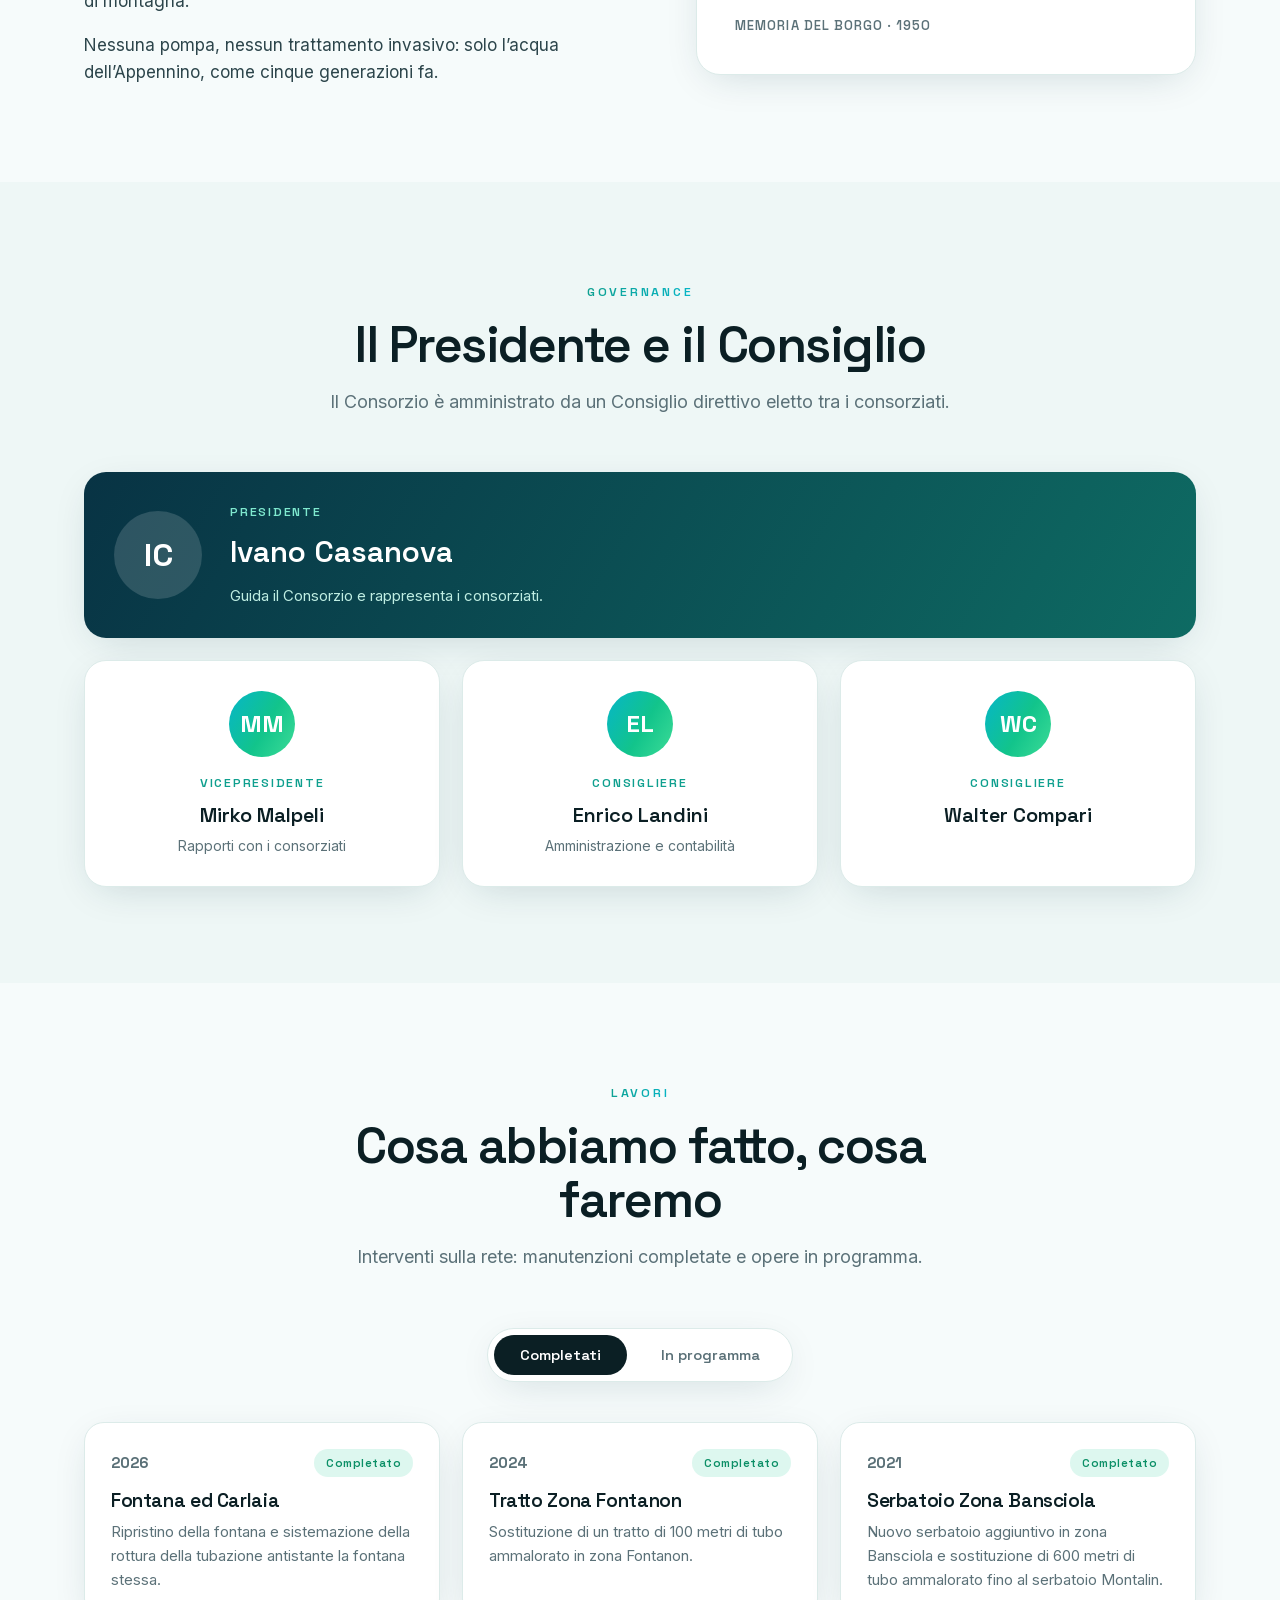
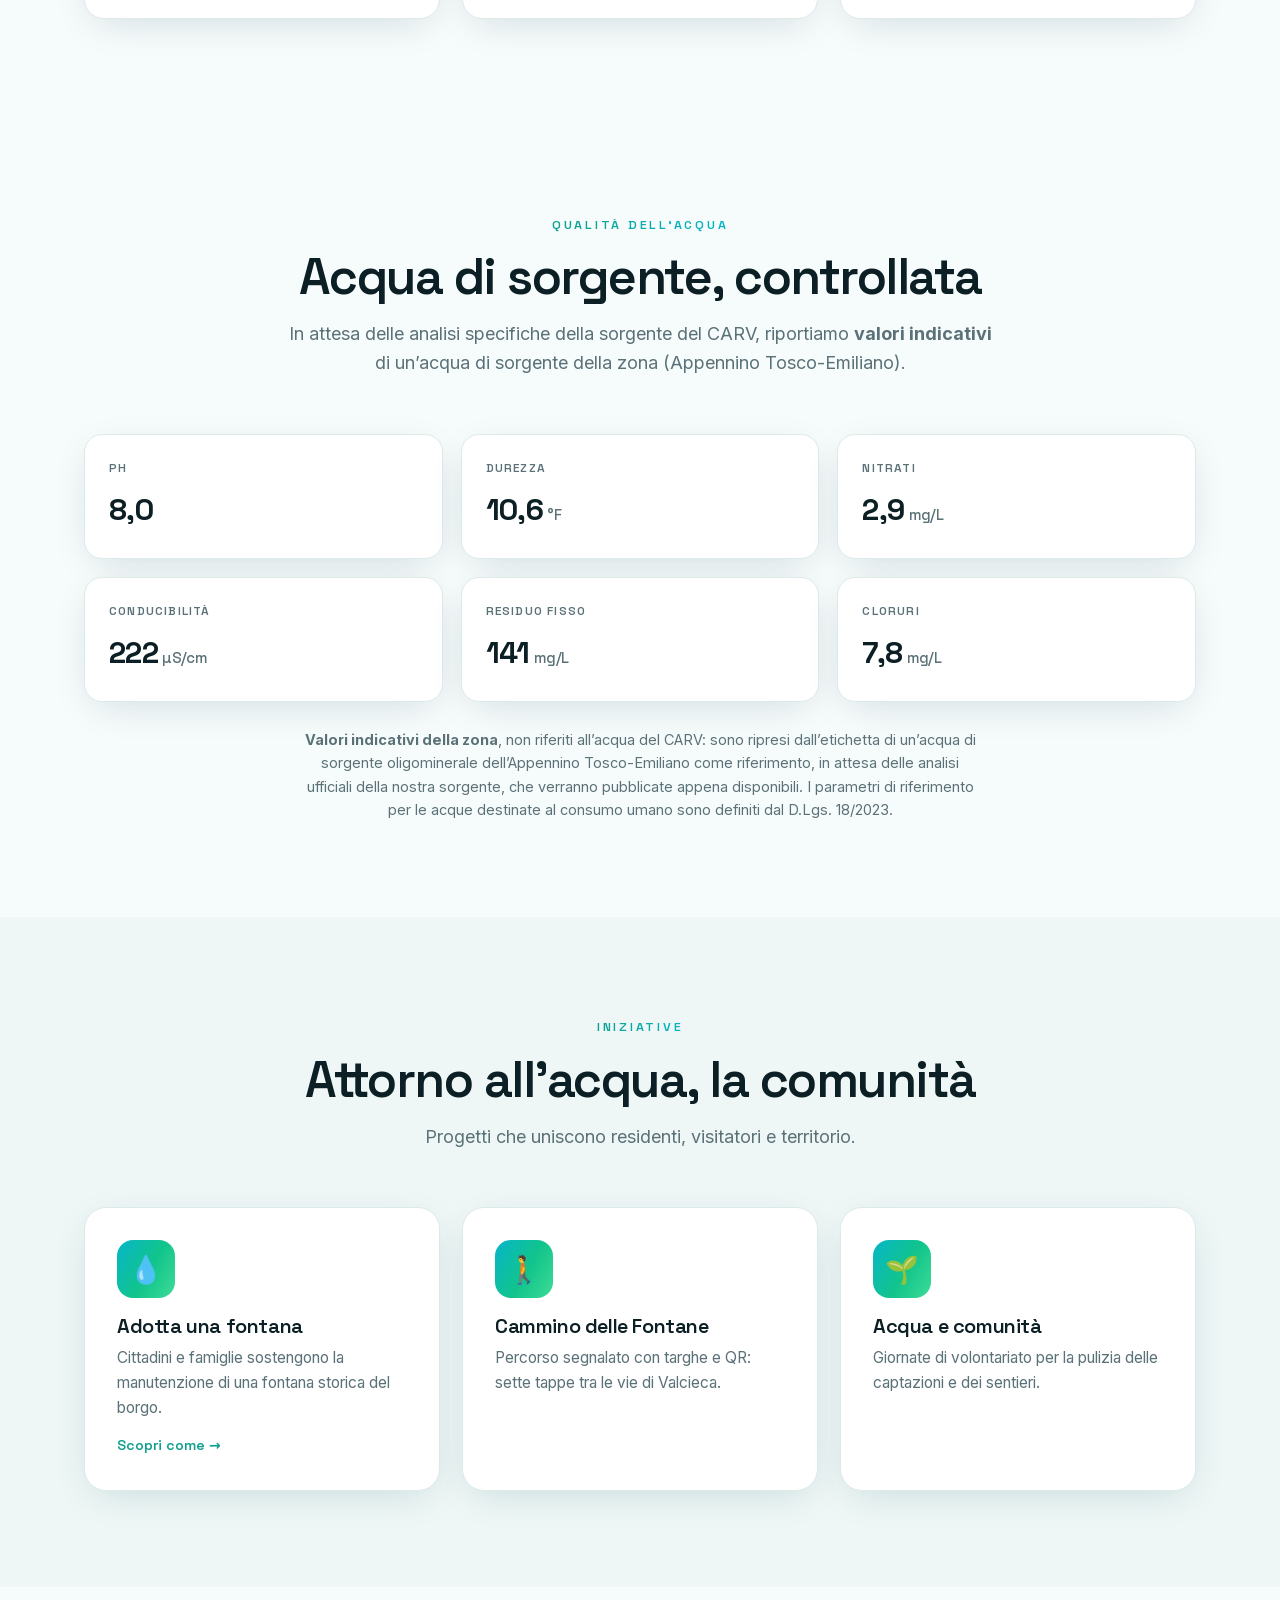
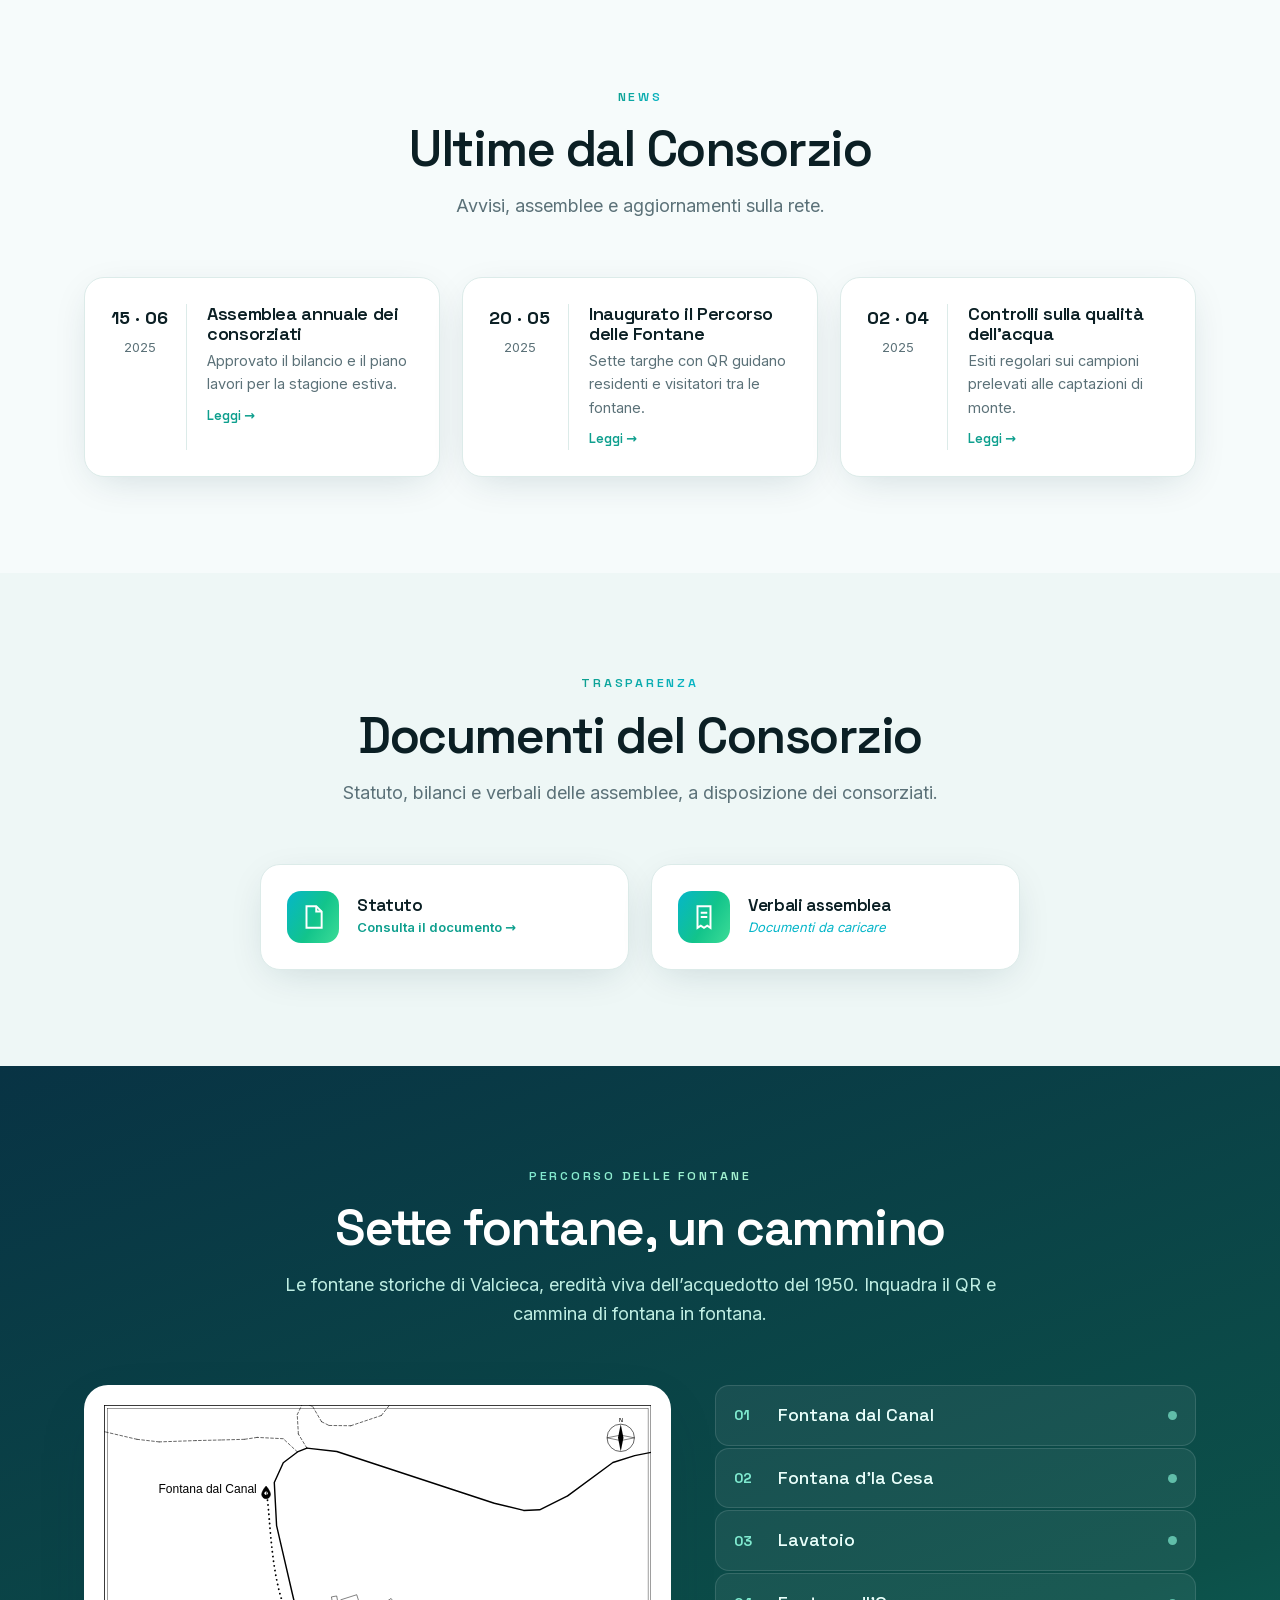
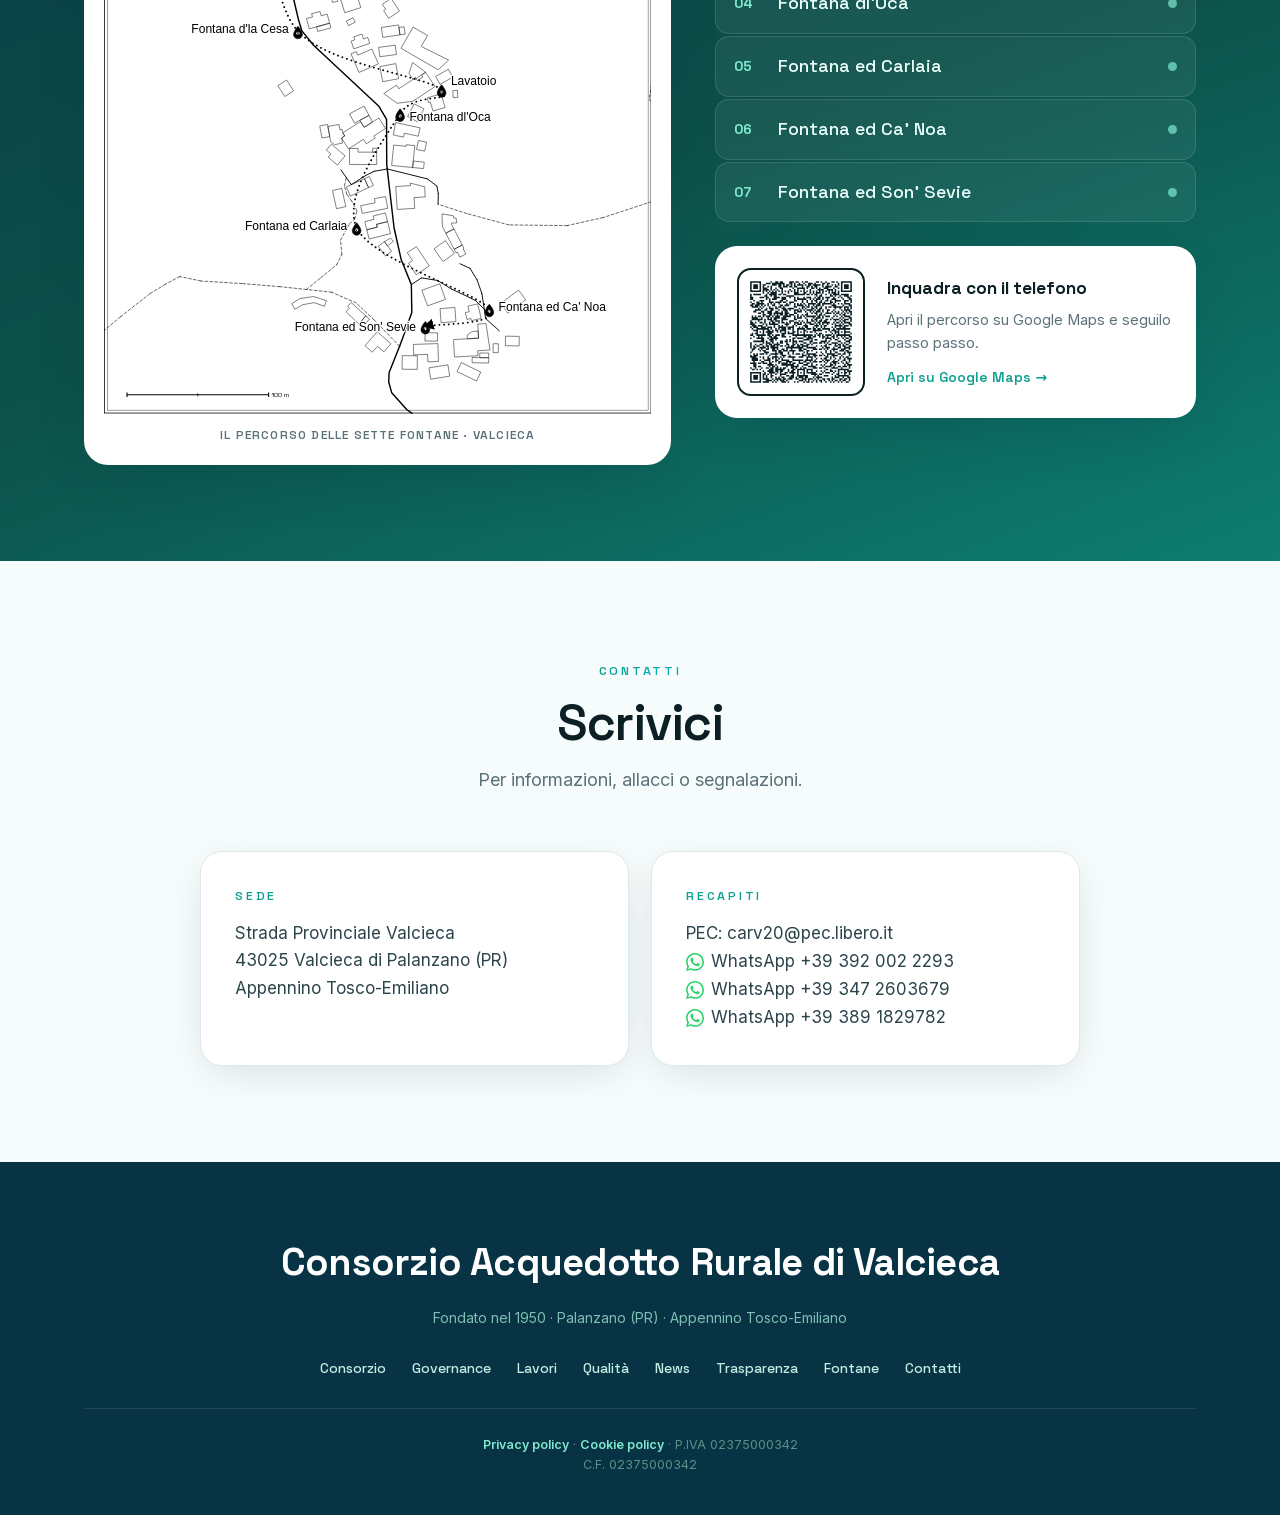
==== commit fffd4ab8: "Lavori: ordina interventi dal più recente al più vecchio Co-Authored-By: Claude Opus 4.8 (1M context" ====
--- a/index.html
+++ b/index.html
@@ -304,12 +304,12 @@
   <button class="tab on" data-tab="done">Completati</button>
   <button class="tab" data-tab="plan">In programma</button>
  </div>
- <div class="works" id="works-done"><div class="work reveal"><div class="wtop"><span class="wyear">2021</span><span class="wbadge done">Completato</span></div><h4>Serbatoio Zona Bansciola</h4><p>Nuovo serbatoio aggiuntivo in zona Bansciola e sostituzione di 600 metri di tubo ammalorato fino al serbatoio Montalin.</p></div>
+ <div class="works" id="works-done"><div class="work reveal"><div class="wtop"><span class="wyear">2026</span><span class="wbadge done">Completato</span></div><h4>Fontana ed Carlaia</h4><p>Ripristino della fontana e sistemazione della rottura della tubazione antistante la fontana stessa.</p></div>
 <div class="work reveal"><div class="wtop"><span class="wyear">2024</span><span class="wbadge done">Completato</span></div><h4>Tratto Zona Fontanon</h4><p>Sostituzione di un tratto di 100 metri di tubo ammalorato in zona Fontanon.</p></div>
-<div class="work reveal"><div class="wtop"><span class="wyear">2026</span><span class="wbadge done">Completato</span></div><h4>Fontana ed Carlaia</h4><p>Ripristino della fontana e sistemazione della rottura della tubazione antistante la fontana stessa.</p></div></div>
- <div class="works hide" id="works-plan"><div class="work reveal"><div class="wtop"><span class="wyear">Set 2026</span><span class="wbadge plan">In programma</span></div><h4>Tratta Montalin – Marzin</h4><p>Sostituzione di 100 metri di tubo ammalorato dal Montalin fino all’intersezione con la strada Provinciale a Marzin. Rifacimento dello scarico di Fontana ed Carlaia e dei pozzetti di gestione della tratta principale e delle utenze private.</p></div>
+<div class="work reveal"><div class="wtop"><span class="wyear">2021</span><span class="wbadge done">Completato</span></div><h4>Serbatoio Zona Bansciola</h4><p>Nuovo serbatoio aggiuntivo in zona Bansciola e sostituzione di 600 metri di tubo ammalorato fino al serbatoio Montalin.</p></div></div>
+ <div class="works hide" id="works-plan"><div class="work reveal"><div class="wtop"><span class="wyear">2027</span><span class="wbadge plan">In programma</span></div><h4>Nuovi interventi</h4><p>Valutazione di nuovi interventi di sostituzione delle tubazioni ammalorate.</p></div>
 <div class="work reveal"><div class="wtop"><span class="wyear">Ott 2026</span><span class="wbadge plan">In programma</span></div><h4>Percorso delle Fontane</h4><p>Inaugurazione del progetto Percorso delle Fontane.</p></div>
-<div class="work reveal"><div class="wtop"><span class="wyear">2027</span><span class="wbadge plan">In programma</span></div><h4>Nuovi interventi</h4><p>Valutazione di nuovi interventi di sostituzione delle tubazioni ammalorate.</p></div></div>
+<div class="work reveal"><div class="wtop"><span class="wyear">Set 2026</span><span class="wbadge plan">In programma</span></div><h4>Tratta Montalin – Marzin</h4><p>Sostituzione di 100 metri di tubo ammalorato dal Montalin fino all’intersezione con la strada Provinciale a Marzin. Rifacimento dello scarico di Fontana ed Carlaia e dei pozzetti di gestione della tratta principale e delle utenze private.</p></div></div>
 </div></section>
 
 <section id="qualita"><div class="wrap">
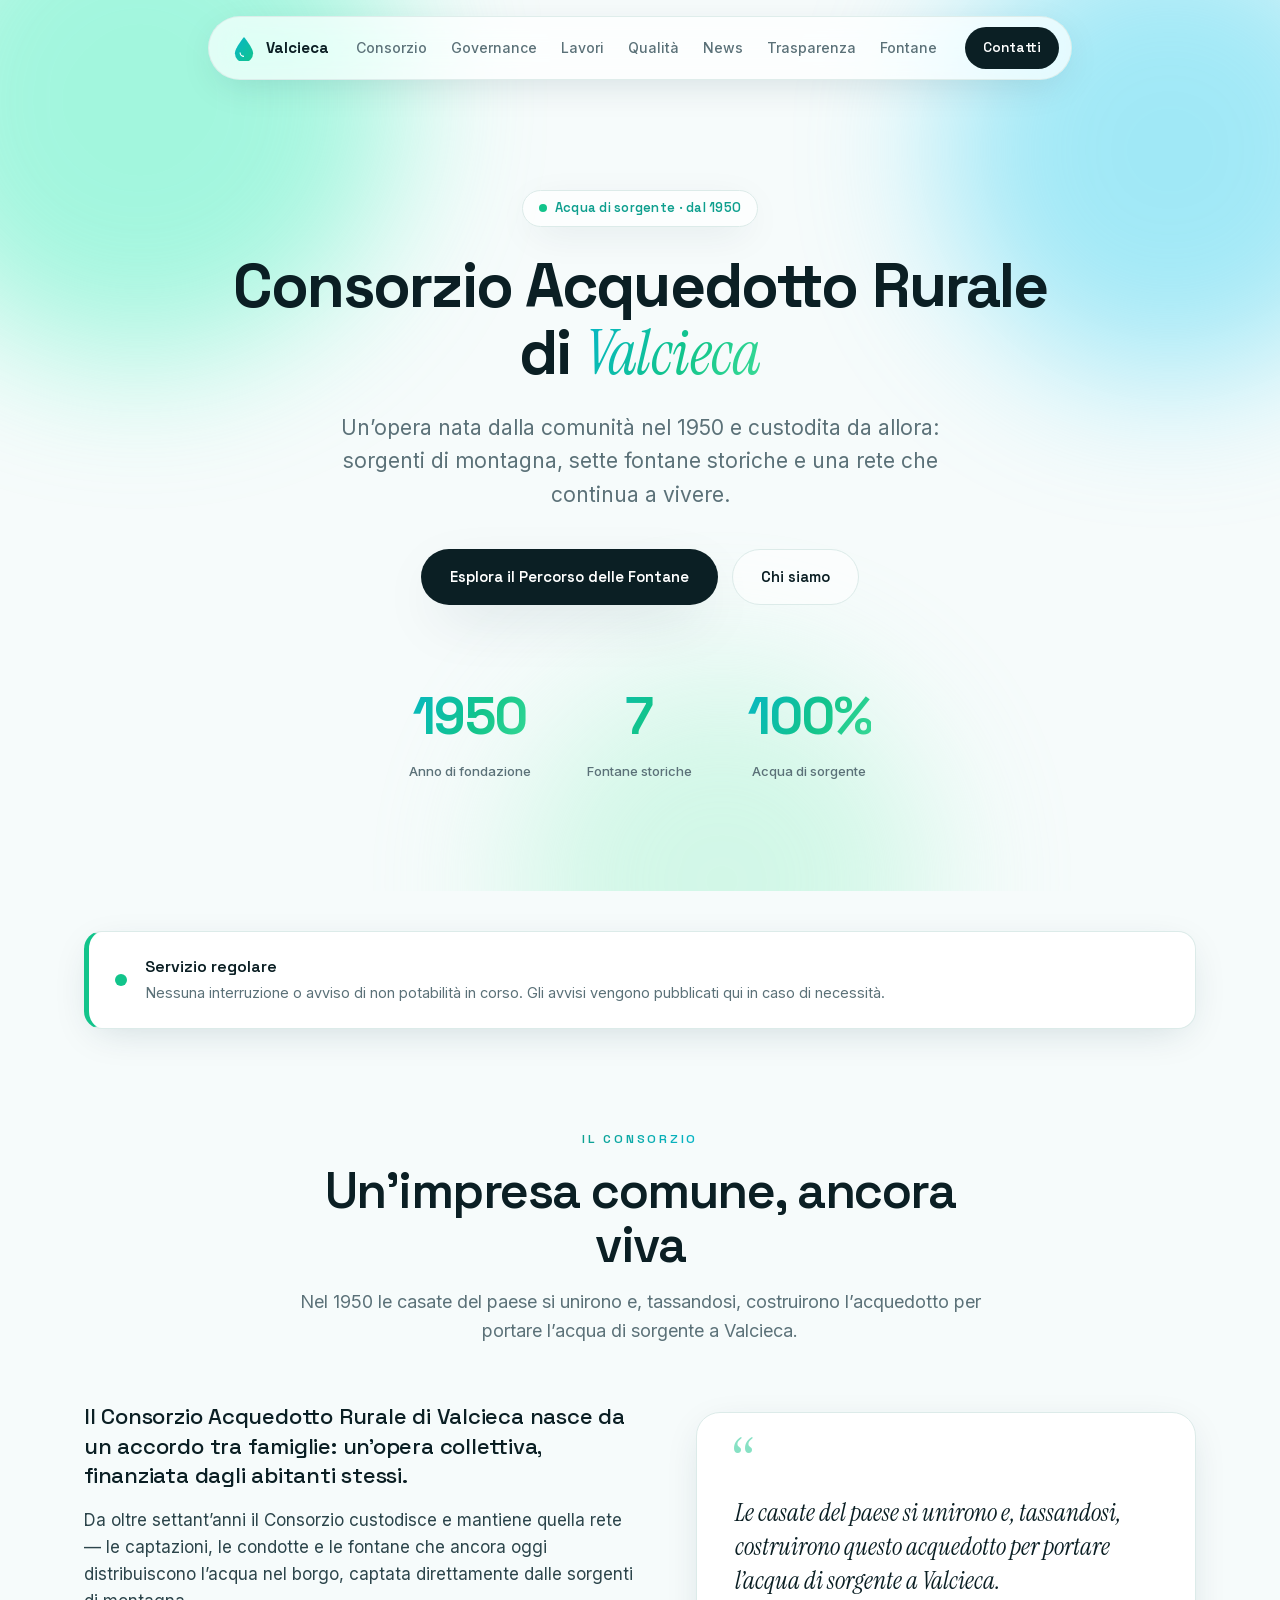
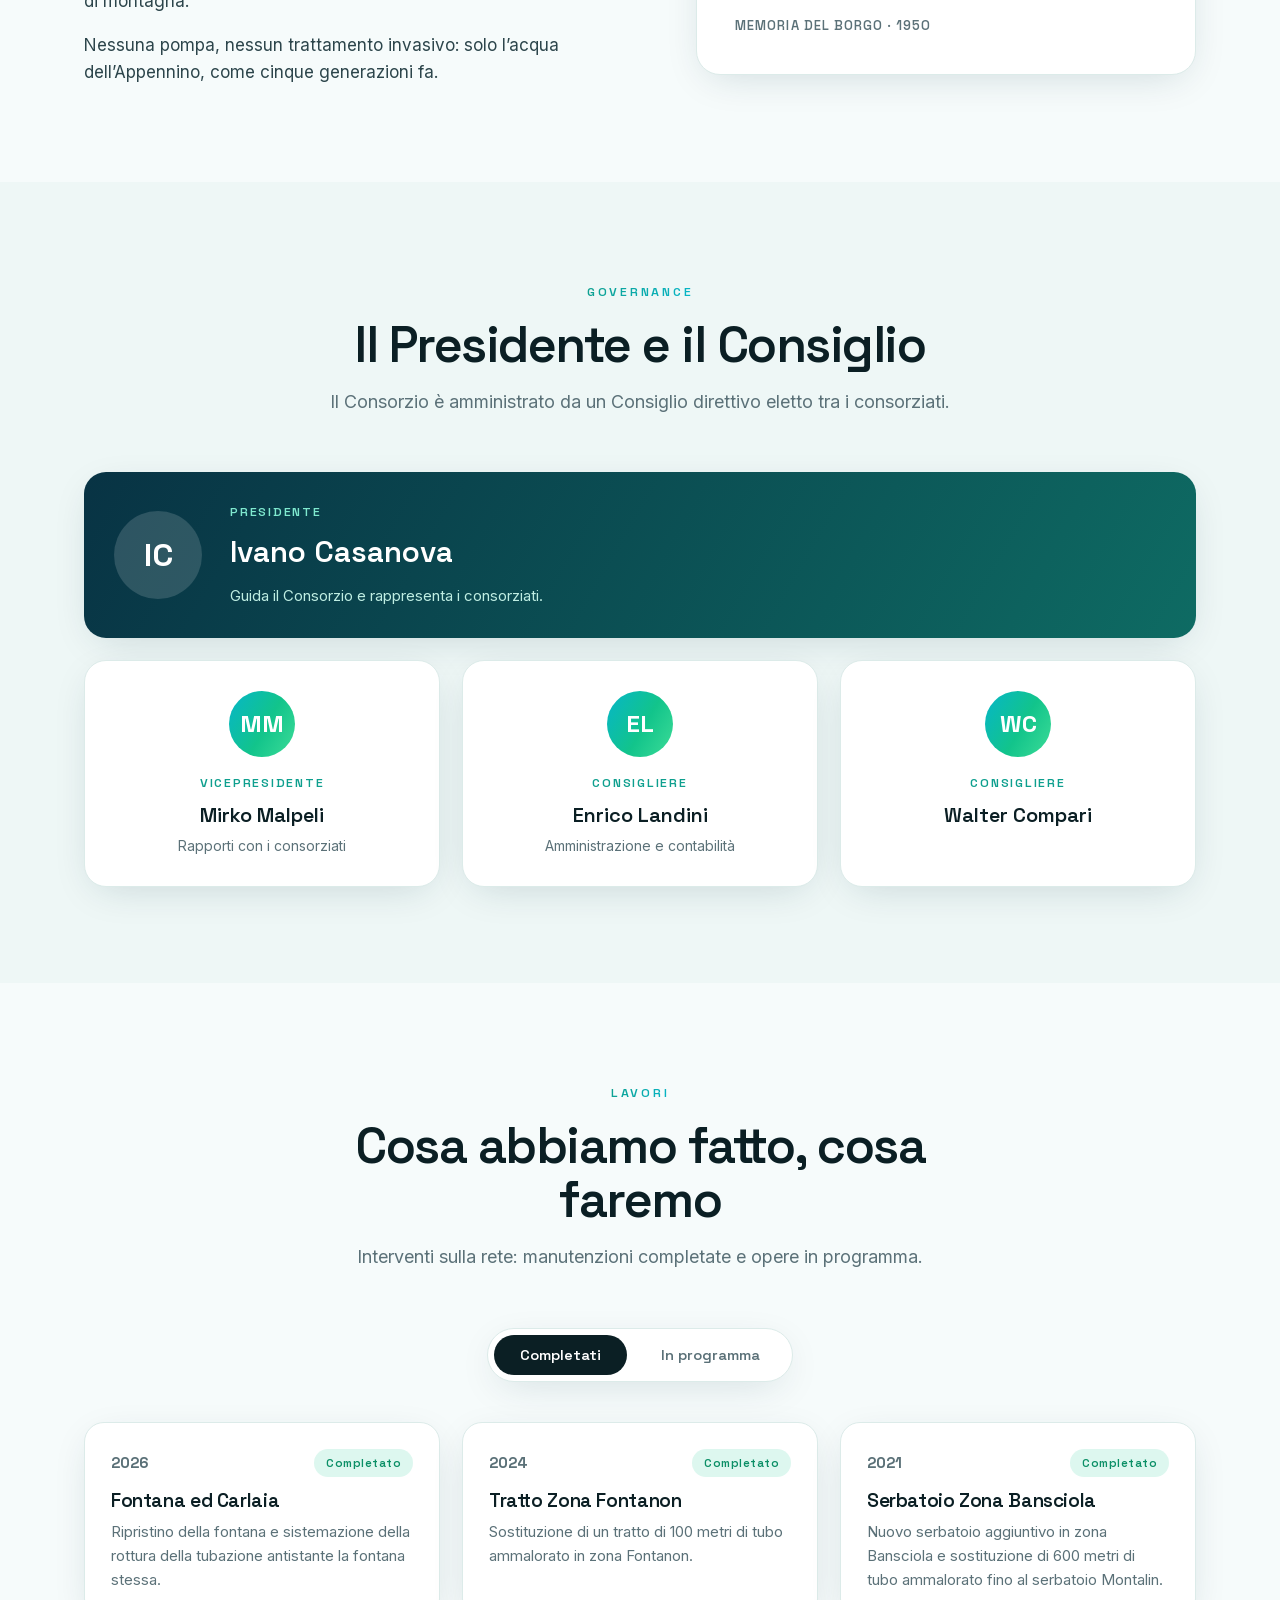
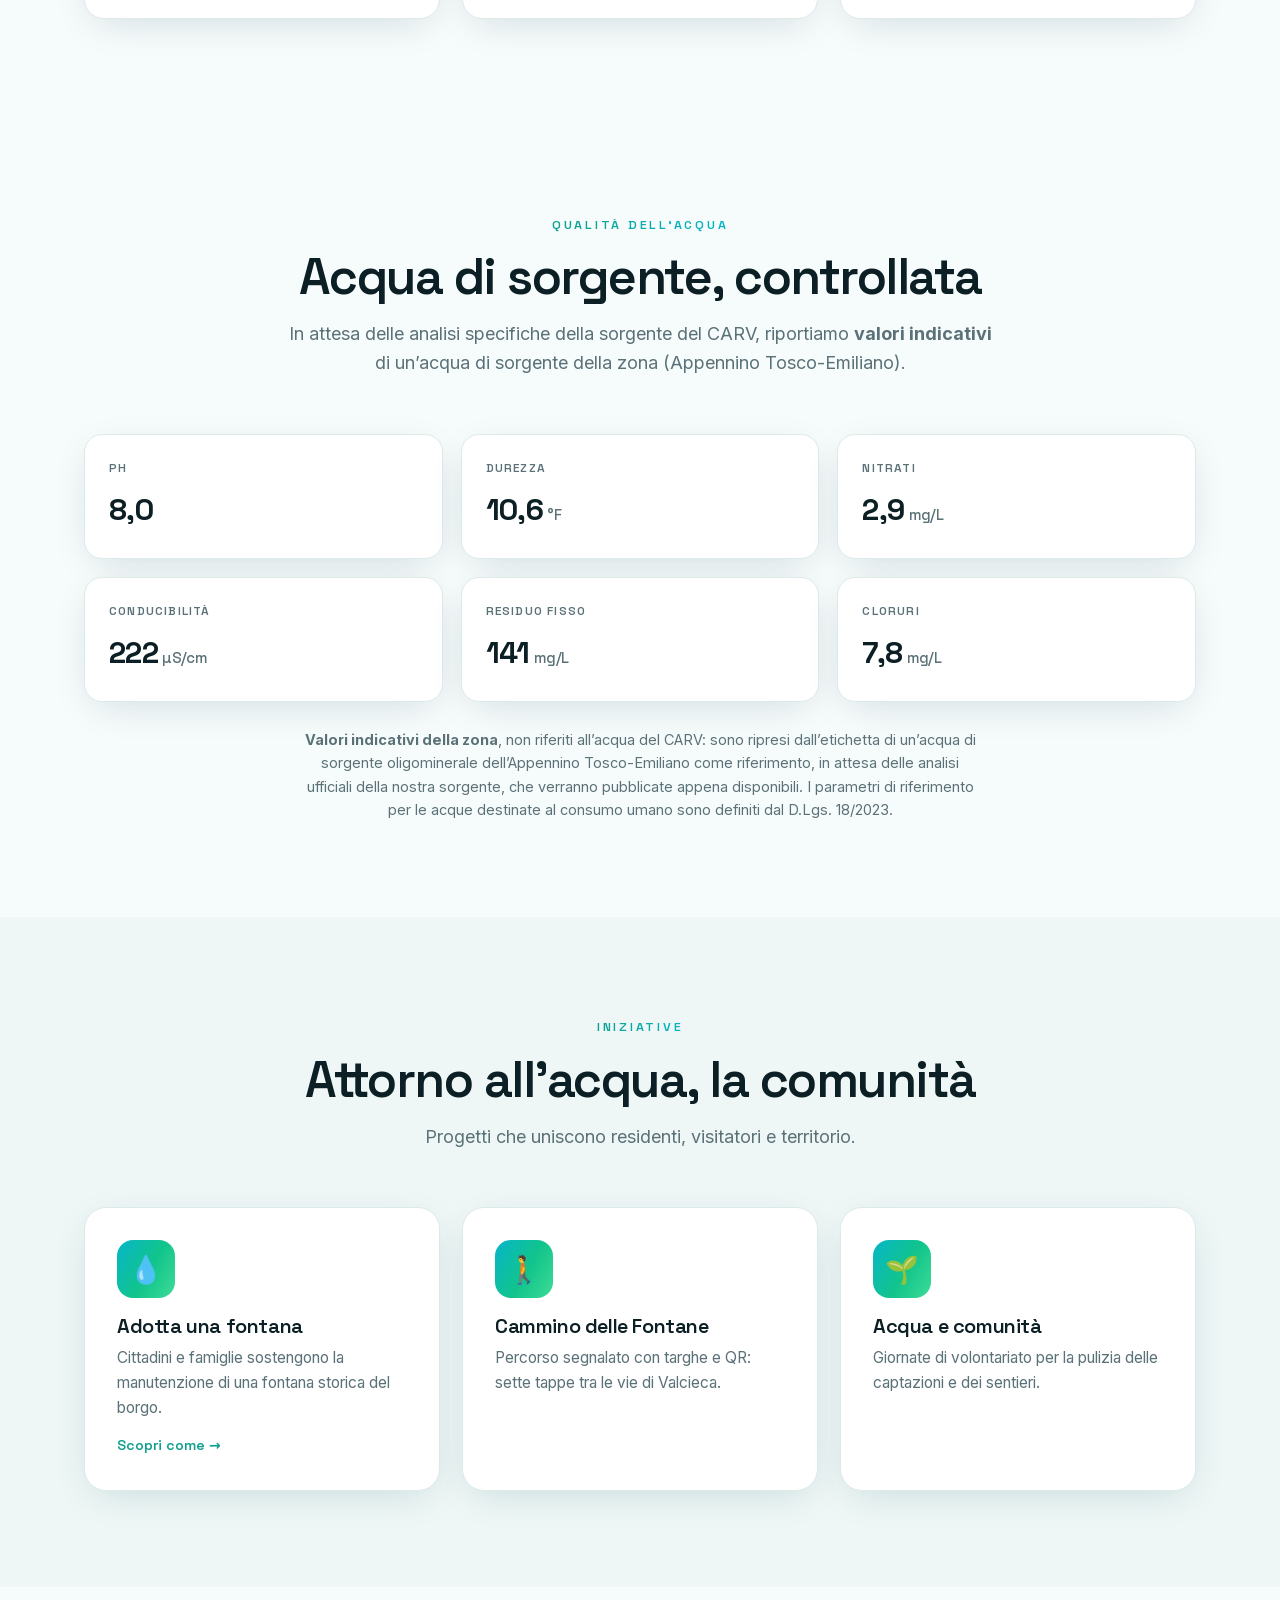
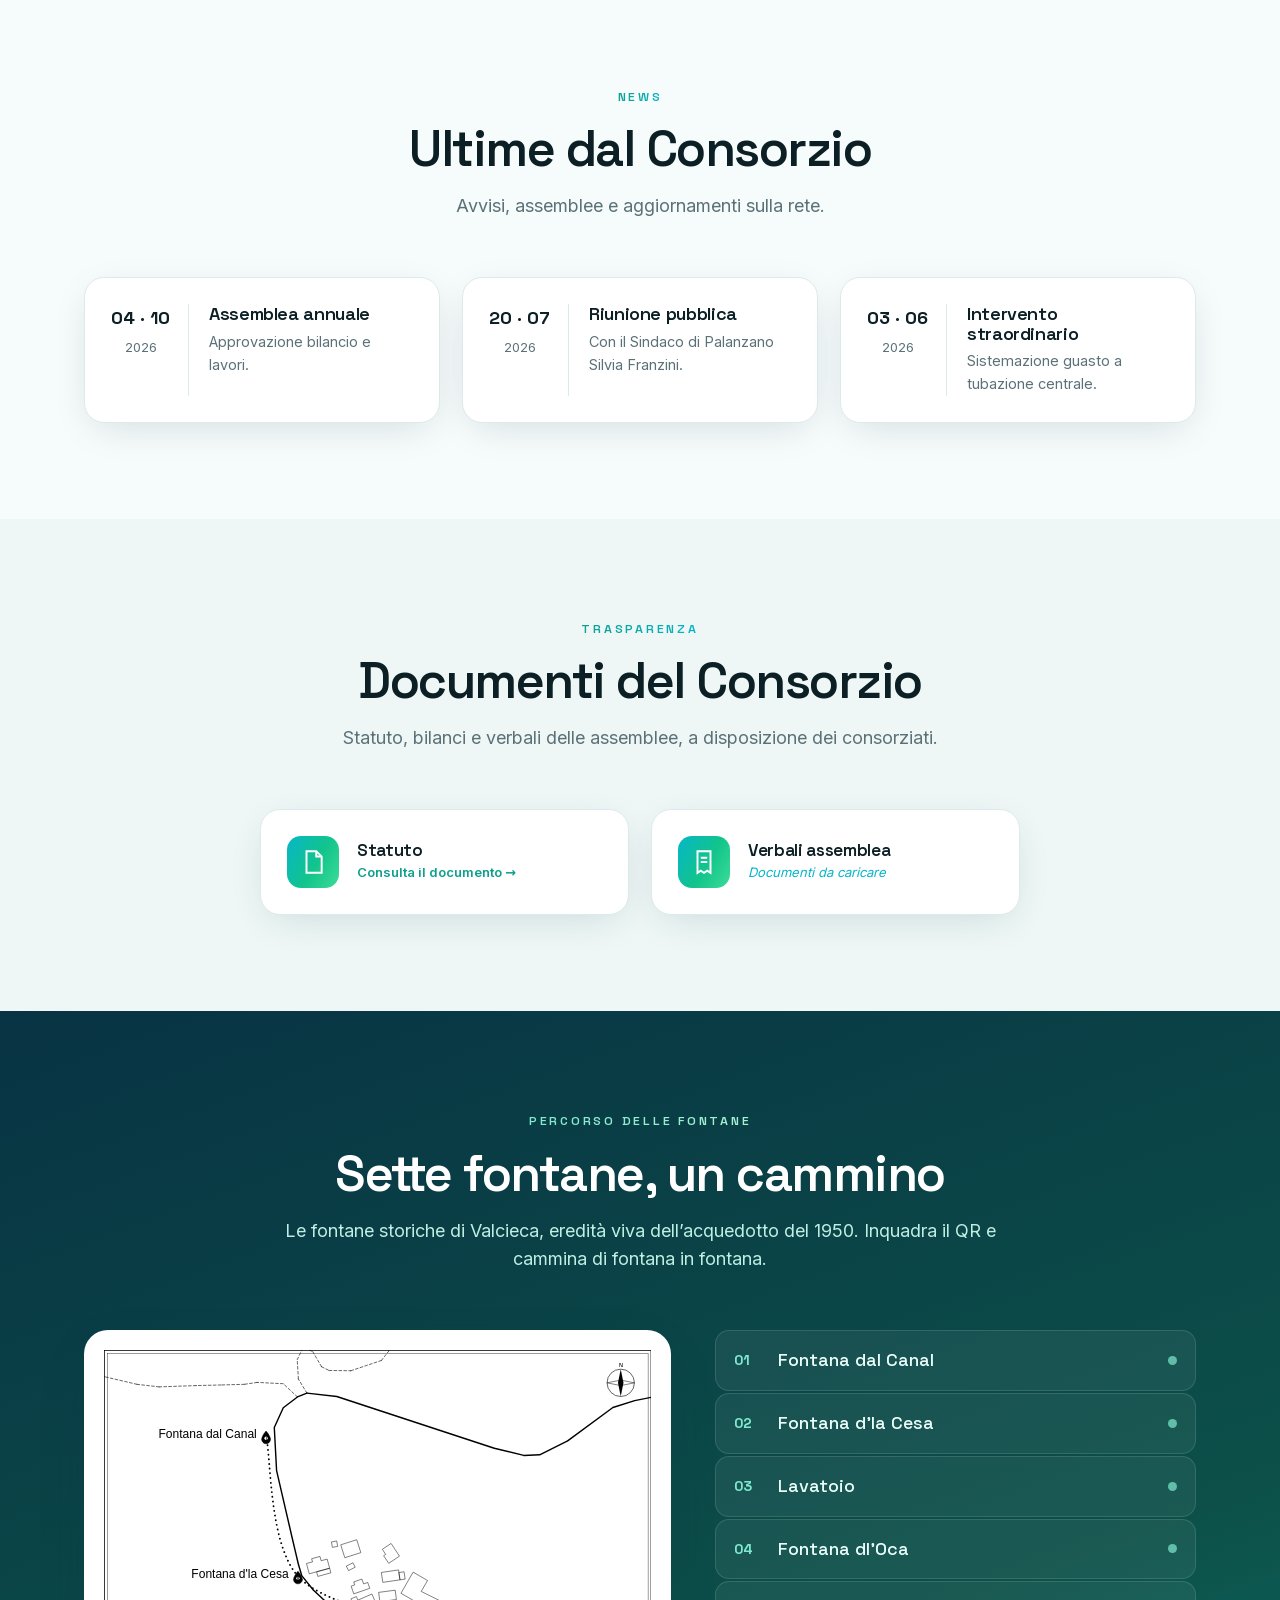
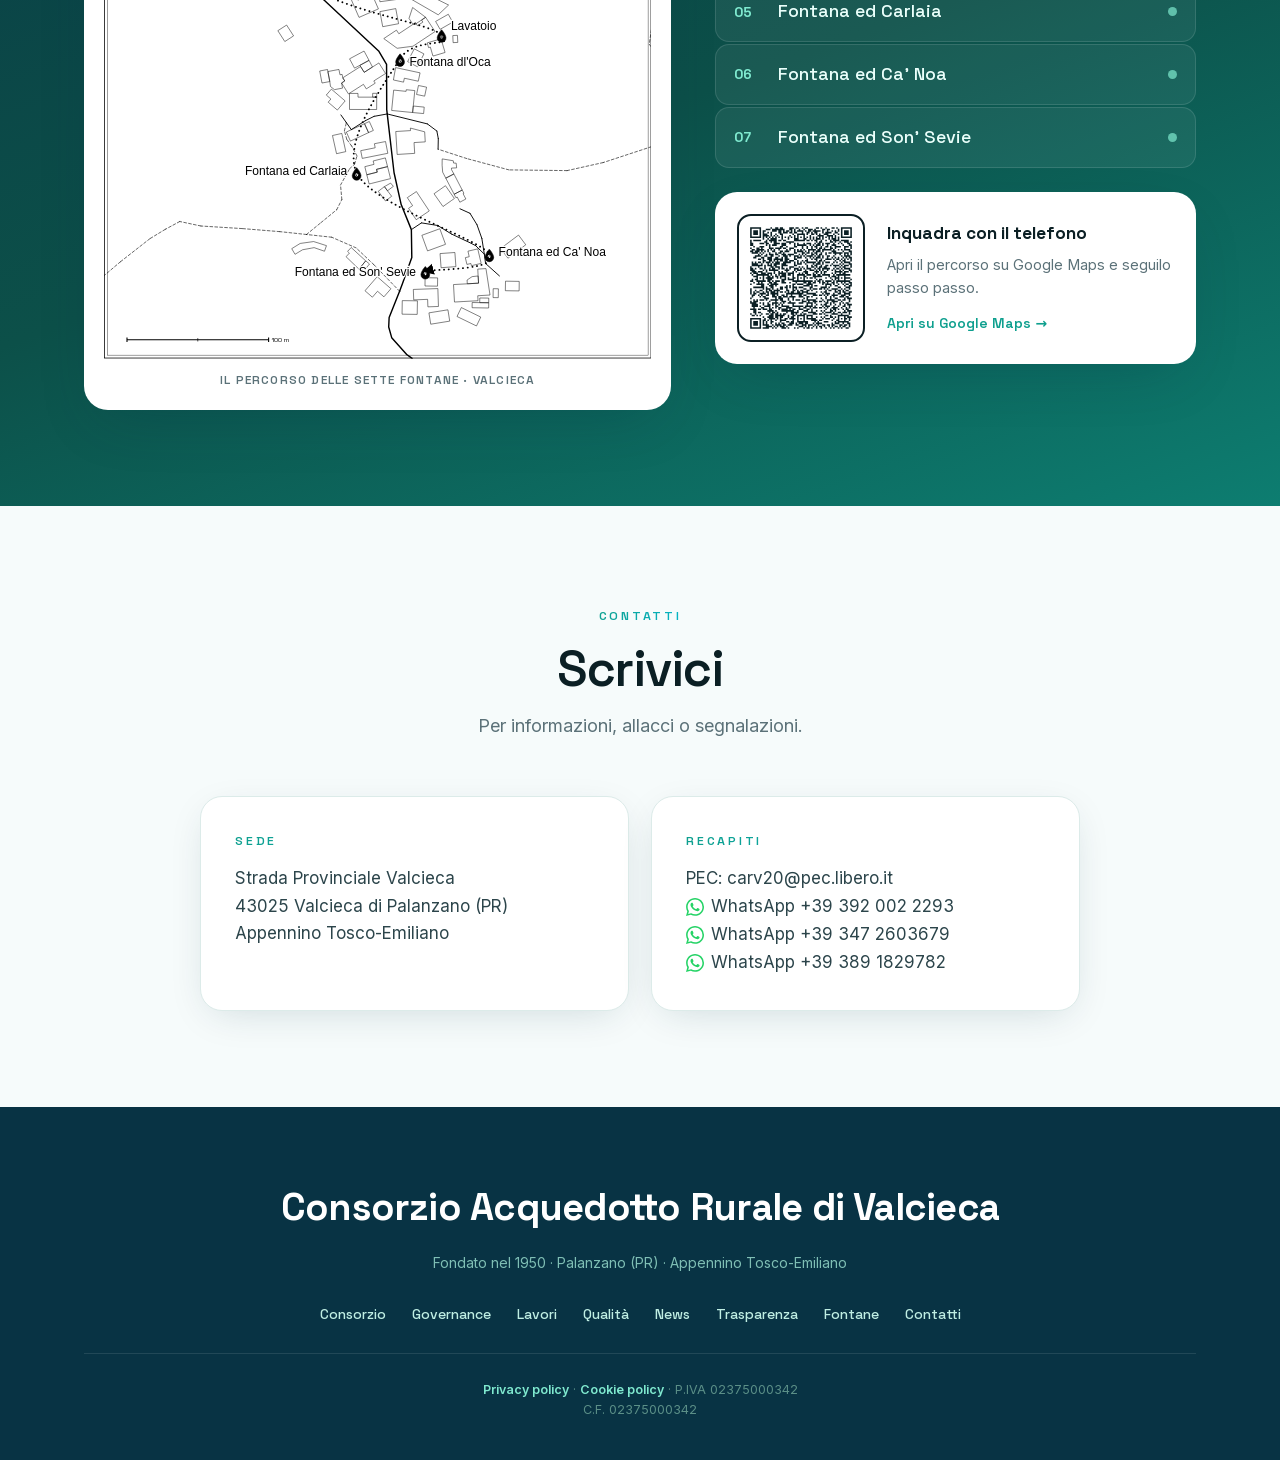
==== commit 8f5e02c3: "News: aggiorna 3 card (date 2026) e rimuove link Leggi Co-Authored-By: Claude Opus 4.8 (1M context) " ====
--- a/index.html
+++ b/index.html
@@ -307,9 +307,9 @@
  <div class="works" id="works-done"><div class="work reveal"><div class="wtop"><span class="wyear">2026</span><span class="wbadge done">Completato</span></div><h4>Fontana ed Carlaia</h4><p>Ripristino della fontana e sistemazione della rottura della tubazione antistante la fontana stessa.</p></div>
 <div class="work reveal"><div class="wtop"><span class="wyear">2024</span><span class="wbadge done">Completato</span></div><h4>Tratto Zona Fontanon</h4><p>Sostituzione di un tratto di 100 metri di tubo ammalorato in zona Fontanon.</p></div>
 <div class="work reveal"><div class="wtop"><span class="wyear">2021</span><span class="wbadge done">Completato</span></div><h4>Serbatoio Zona Bansciola</h4><p>Nuovo serbatoio aggiuntivo in zona Bansciola e sostituzione di 600 metri di tubo ammalorato fino al serbatoio Montalin.</p></div></div>
- <div class="works hide" id="works-plan"><div class="work reveal"><div class="wtop"><span class="wyear">2027</span><span class="wbadge plan">In programma</span></div><h4>Nuovi interventi</h4><p>Valutazione di nuovi interventi di sostituzione delle tubazioni ammalorate.</p></div>
+ <div class="works hide" id="works-plan"><div class="work reveal"><div class="wtop"><span class="wyear">Set 2026</span><span class="wbadge plan">In programma</span></div><h4>Tratta Montalin – Marzin</h4><p>Sostituzione di 100 metri di tubo ammalorato dal Montalin fino all’intersezione con la strada Provinciale a Marzin. Rifacimento dello scarico di Fontana ed Carlaia e dei pozzetti di gestione della tratta principale e delle utenze private.</p></div>
 <div class="work reveal"><div class="wtop"><span class="wyear">Ott 2026</span><span class="wbadge plan">In programma</span></div><h4>Percorso delle Fontane</h4><p>Inaugurazione del progetto Percorso delle Fontane.</p></div>
-<div class="work reveal"><div class="wtop"><span class="wyear">Set 2026</span><span class="wbadge plan">In programma</span></div><h4>Tratta Montalin – Marzin</h4><p>Sostituzione di 100 metri di tubo ammalorato dal Montalin fino all’intersezione con la strada Provinciale a Marzin. Rifacimento dello scarico di Fontana ed Carlaia e dei pozzetti di gestione della tratta principale e delle utenze private.</p></div></div>
+<div class="work reveal"><div class="wtop"><span class="wyear">2027</span><span class="wbadge plan">In programma</span></div><h4>Nuovi interventi</h4><p>Valutazione di nuovi interventi di sostituzione delle tubazioni ammalorate.</p></div></div>
 </div></section>
 
 <section id="qualita"><div class="wrap">
@@ -335,9 +335,9 @@
 <section id="news"><div class="wrap">
  <div class="shead reveal"><span class="eyebrow">News</span><h2>Ultime dal Consorzio</h2>
   <p>Avvisi, assemblee e aggiornamenti sulla rete.</p></div>
- <div class="ngrid"><a class="news reveal" href="#"><div class="ndate"><span class="nd">15 · 06</span><span class="ny">2025</span></div><div class="nbody"><h4>Assemblea annuale dei consorziati</h4><p>Approvato il bilancio e il piano lavori per la stagione estiva.</p><span class="nmore">Leggi →</span></div></a>
-<a class="news reveal" href="#"><div class="ndate"><span class="nd">20 · 05</span><span class="ny">2025</span></div><div class="nbody"><h4>Inaugurato il Percorso delle Fontane</h4><p>Sette targhe con QR guidano residenti e visitatori tra le fontane.</p><span class="nmore">Leggi →</span></div></a>
-<a class="news reveal" href="#"><div class="ndate"><span class="nd">02 · 04</span><span class="ny">2025</span></div><div class="nbody"><h4>Controlli sulla qualità dell’acqua</h4><p>Esiti regolari sui campioni prelevati alle captazioni di monte.</p><span class="nmore">Leggi →</span></div></a></div>
+ <div class="ngrid"><div class="news reveal"><div class="ndate"><span class="nd">04 · 10</span><span class="ny">2026</span></div><div class="nbody"><h4>Assemblea annuale</h4><p>Approvazione bilancio e lavori.</p></div></div>
+<div class="news reveal"><div class="ndate"><span class="nd">20 · 07</span><span class="ny">2026</span></div><div class="nbody"><h4>Riunione pubblica</h4><p>Con il Sindaco di Palanzano Silvia Franzini.</p></div></div>
+<div class="news reveal"><div class="ndate"><span class="nd">03 · 06</span><span class="ny">2026</span></div><div class="nbody"><h4>Intervento straordinario</h4><p>Sistemazione guasto a tubazione centrale.</p></div></div></div>
 </div></section>
 
 <section id="trasparenza"><div class="wrap">
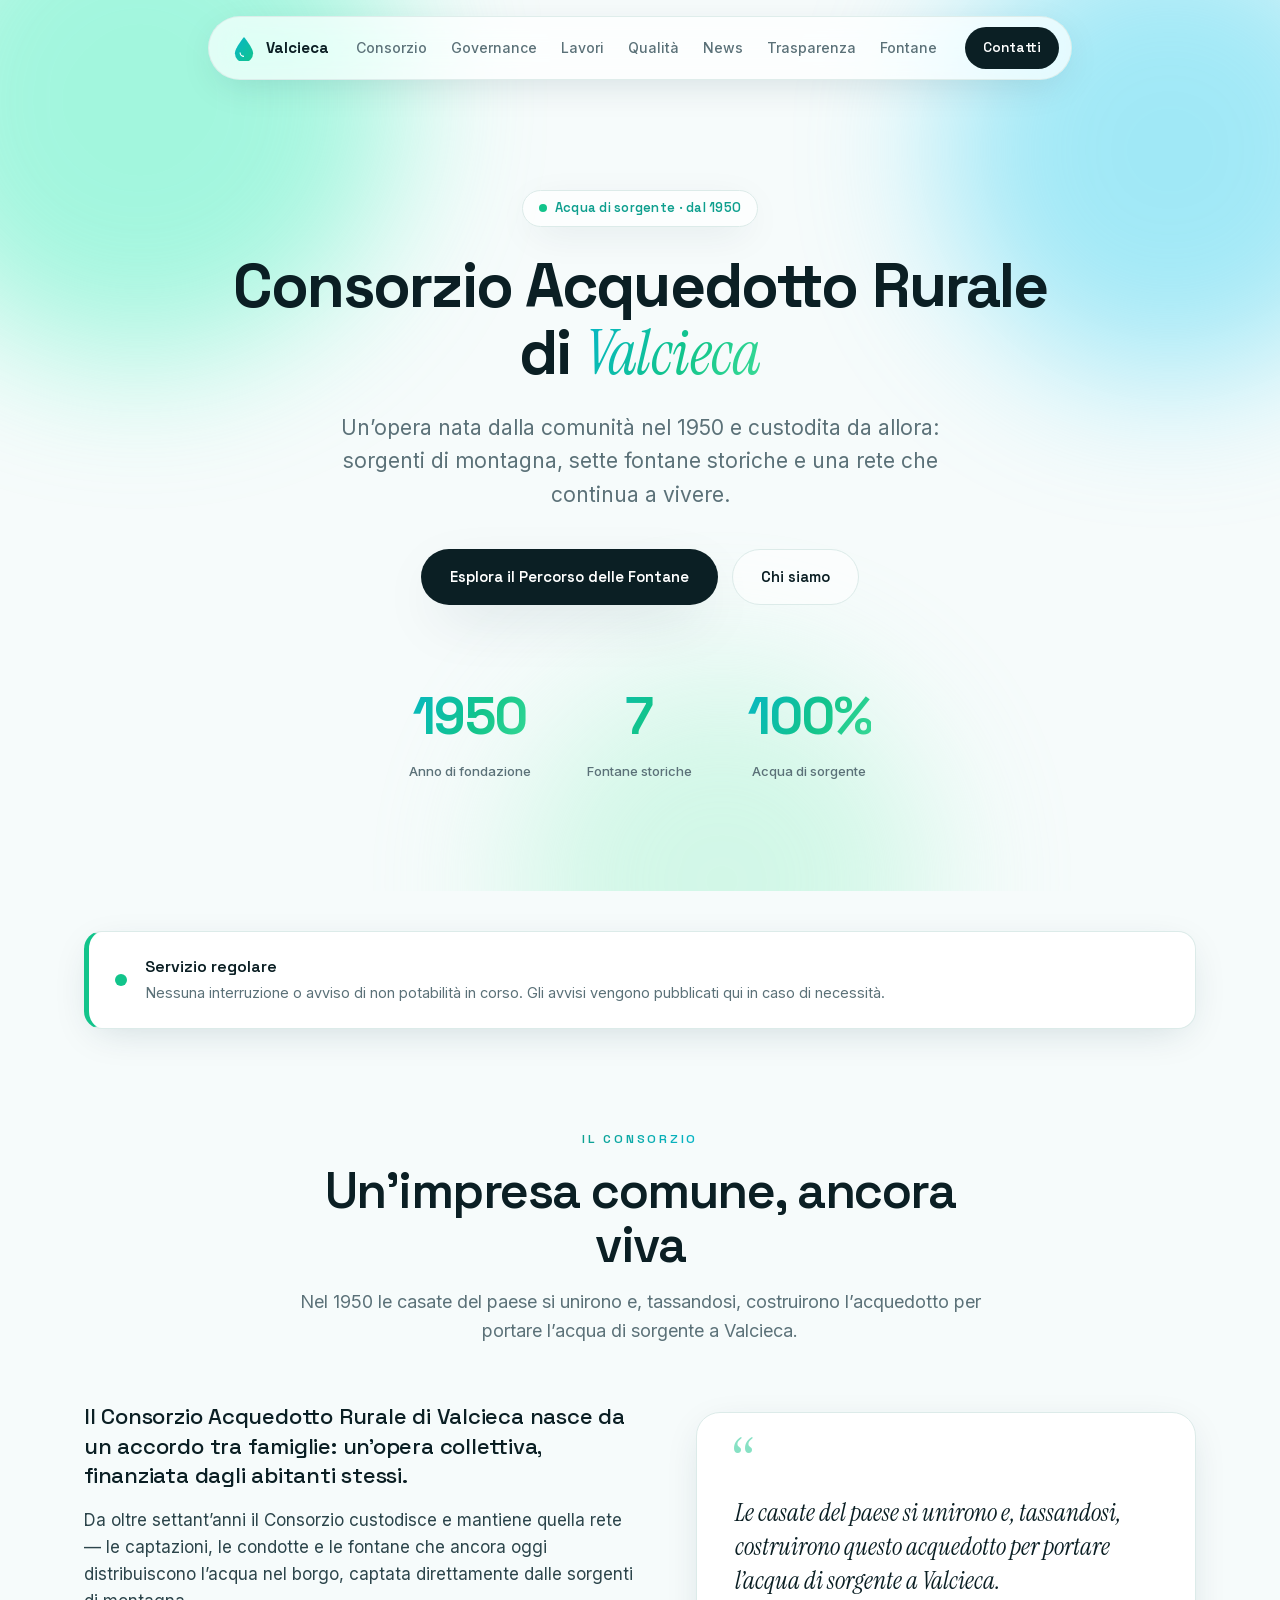
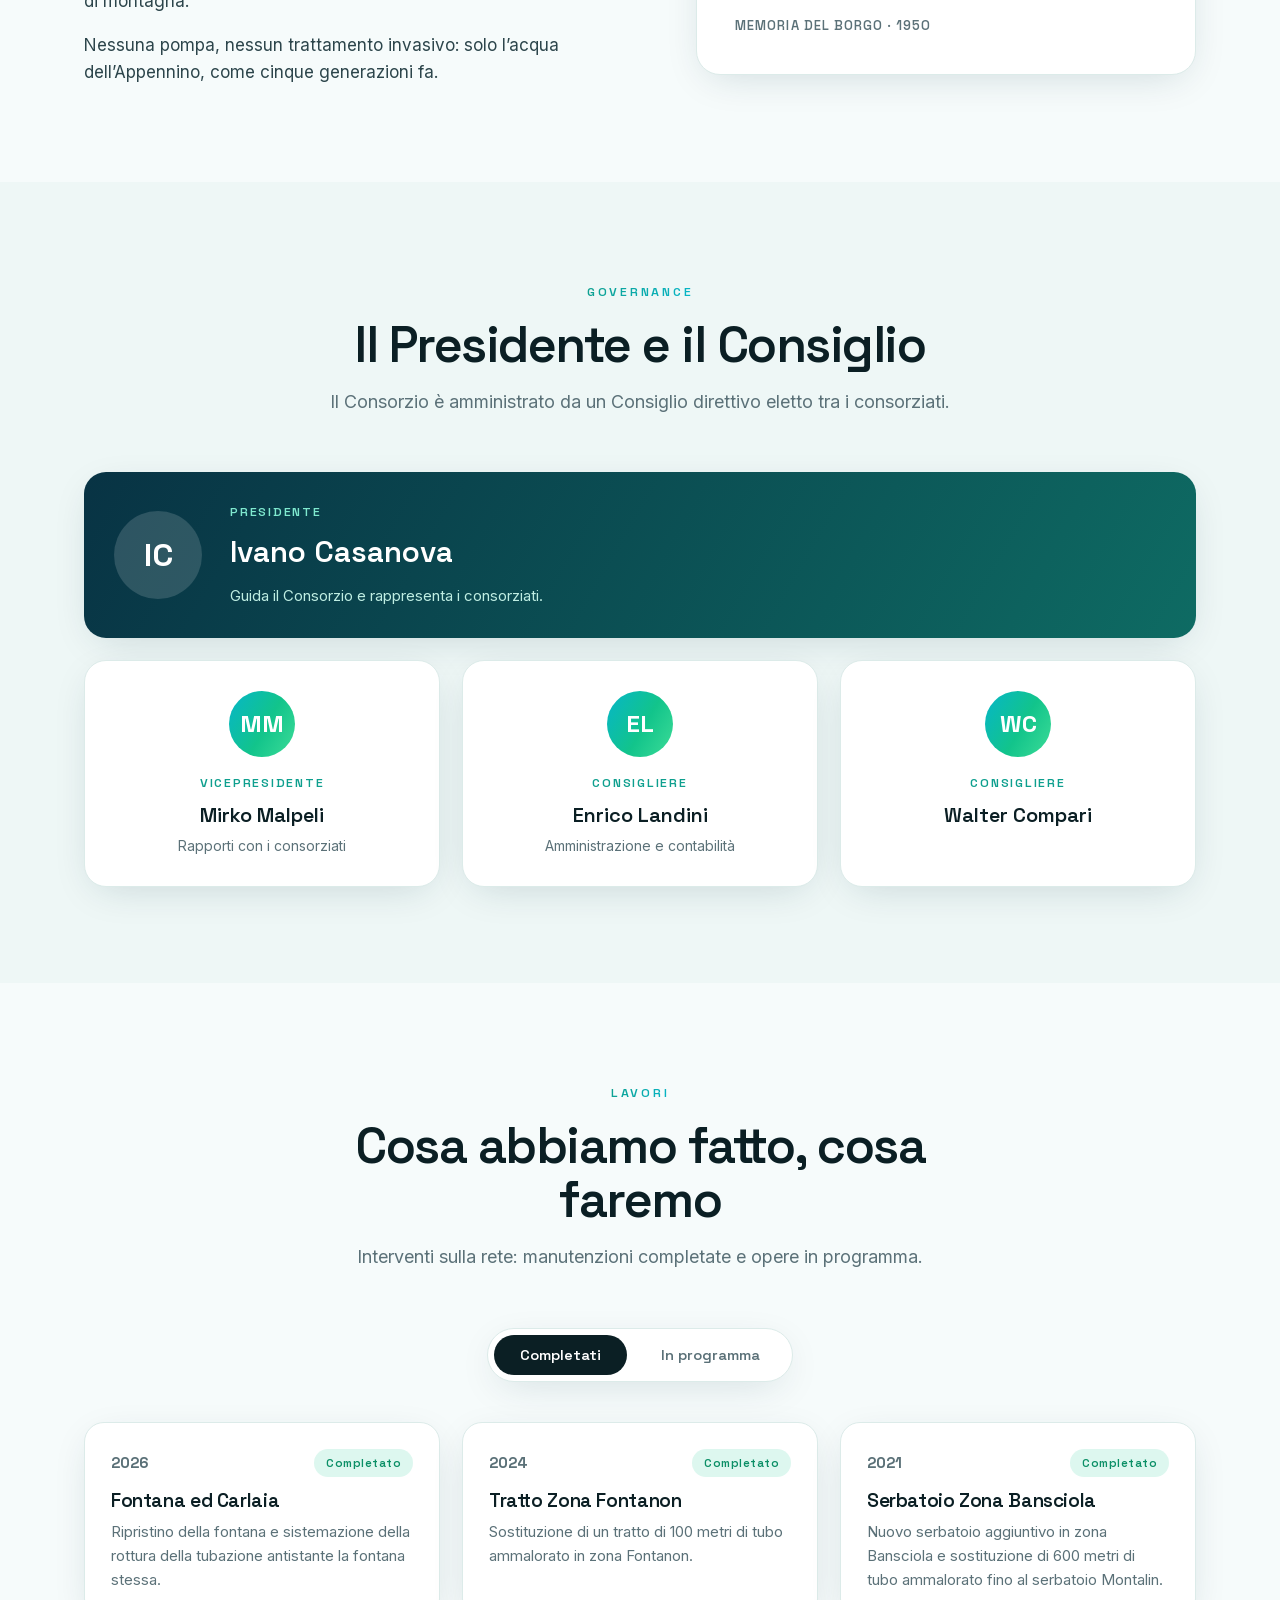
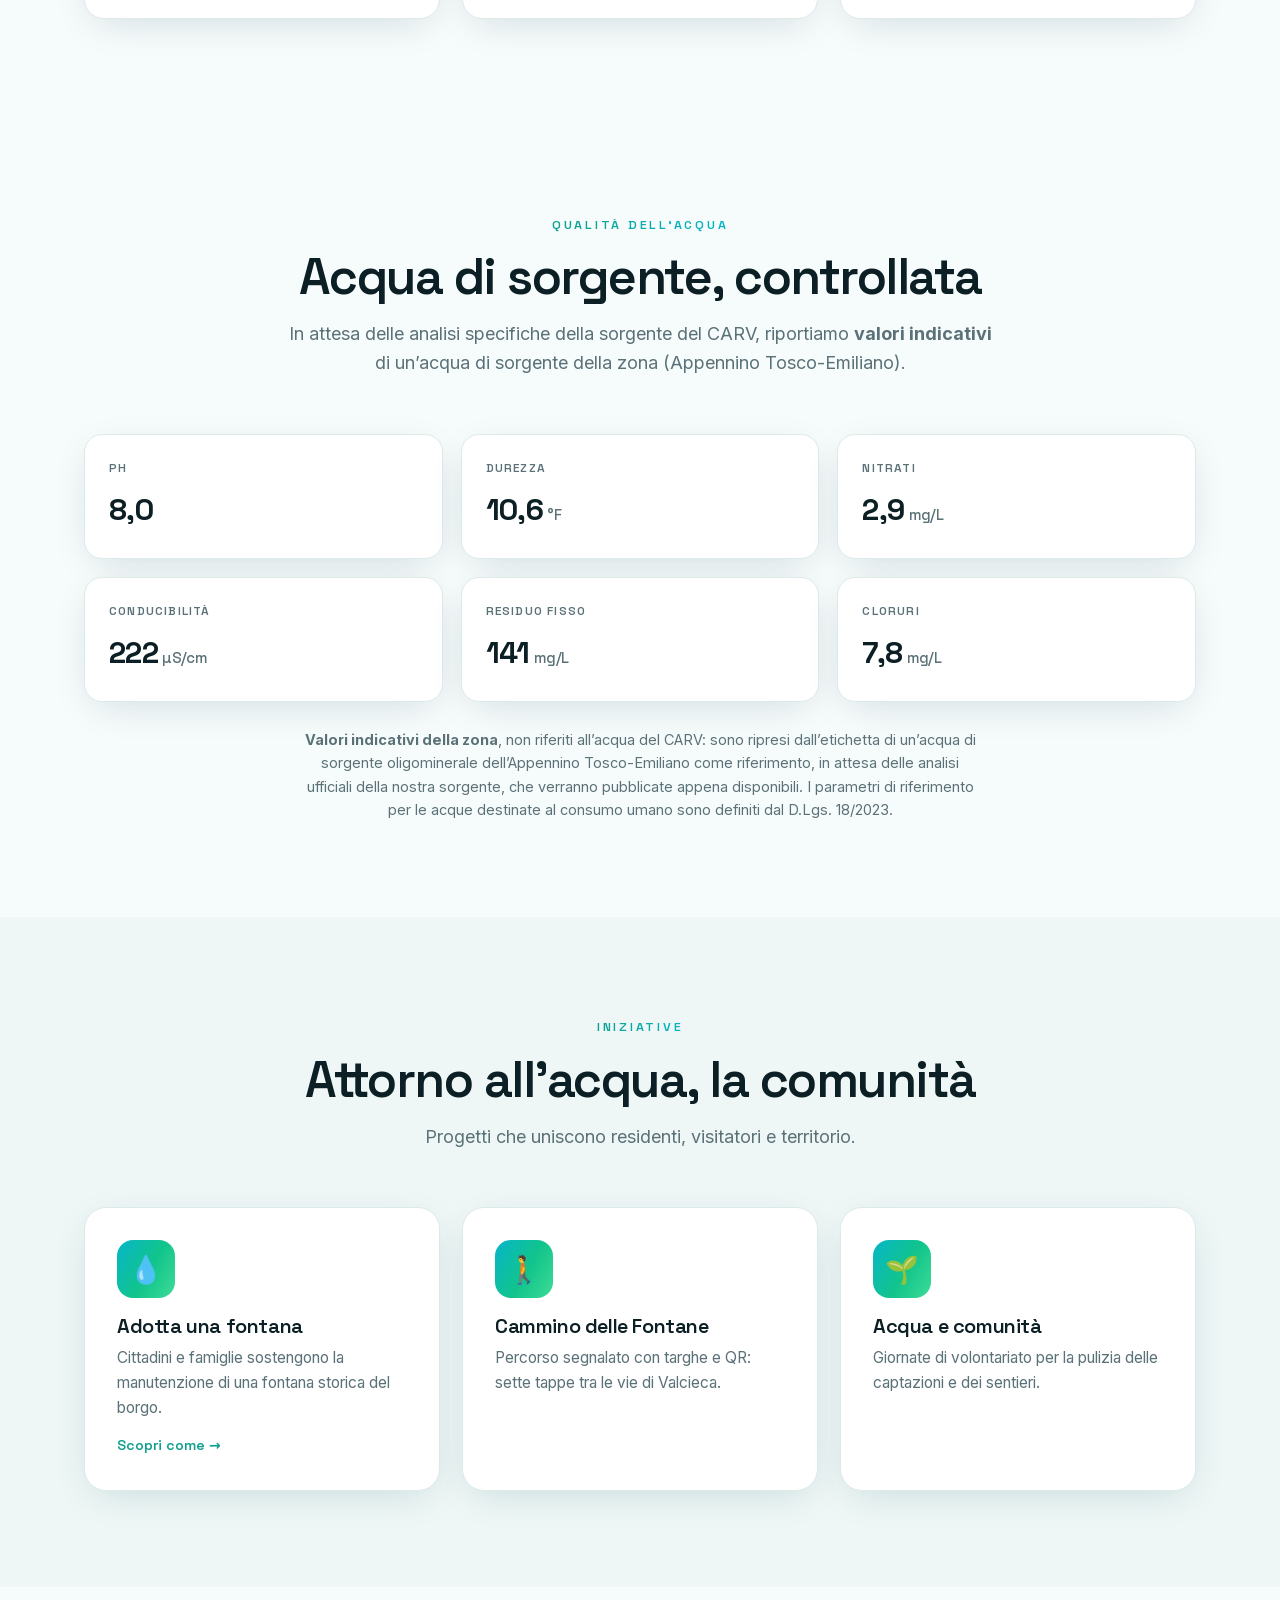
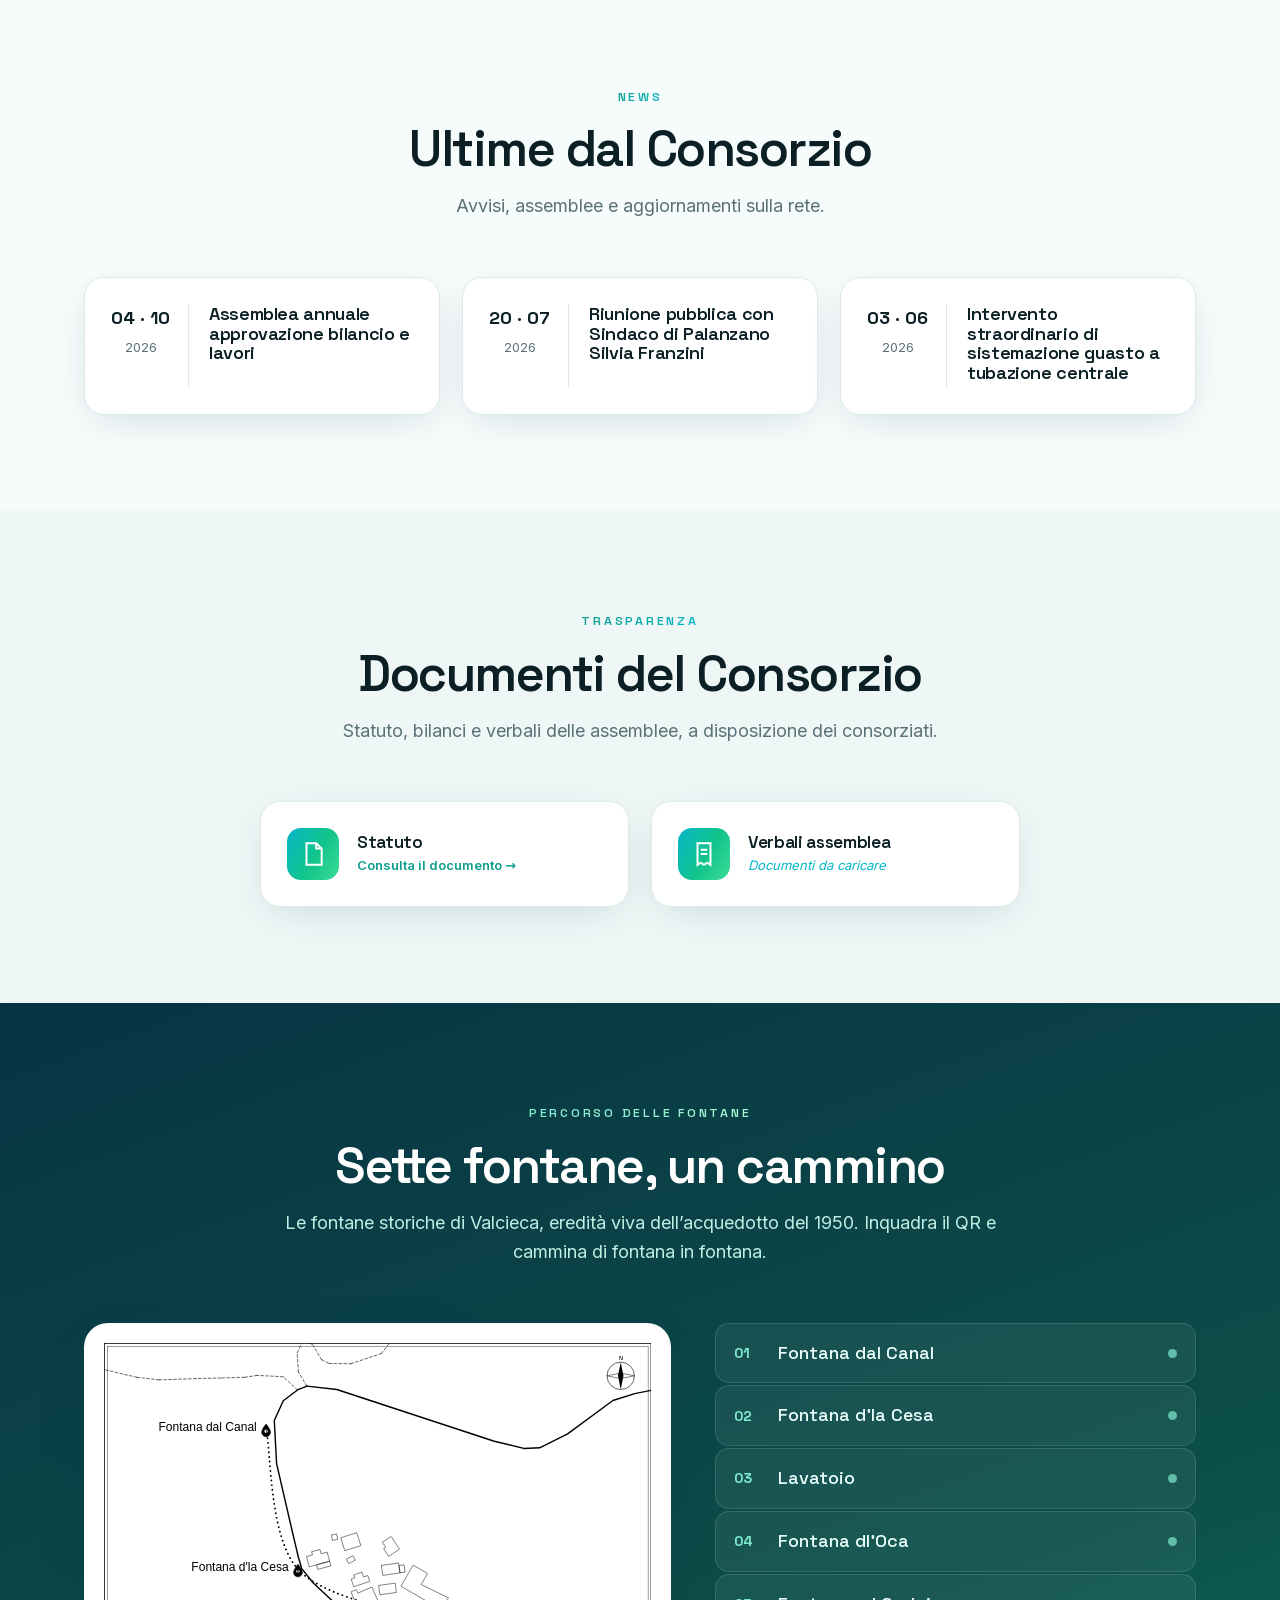
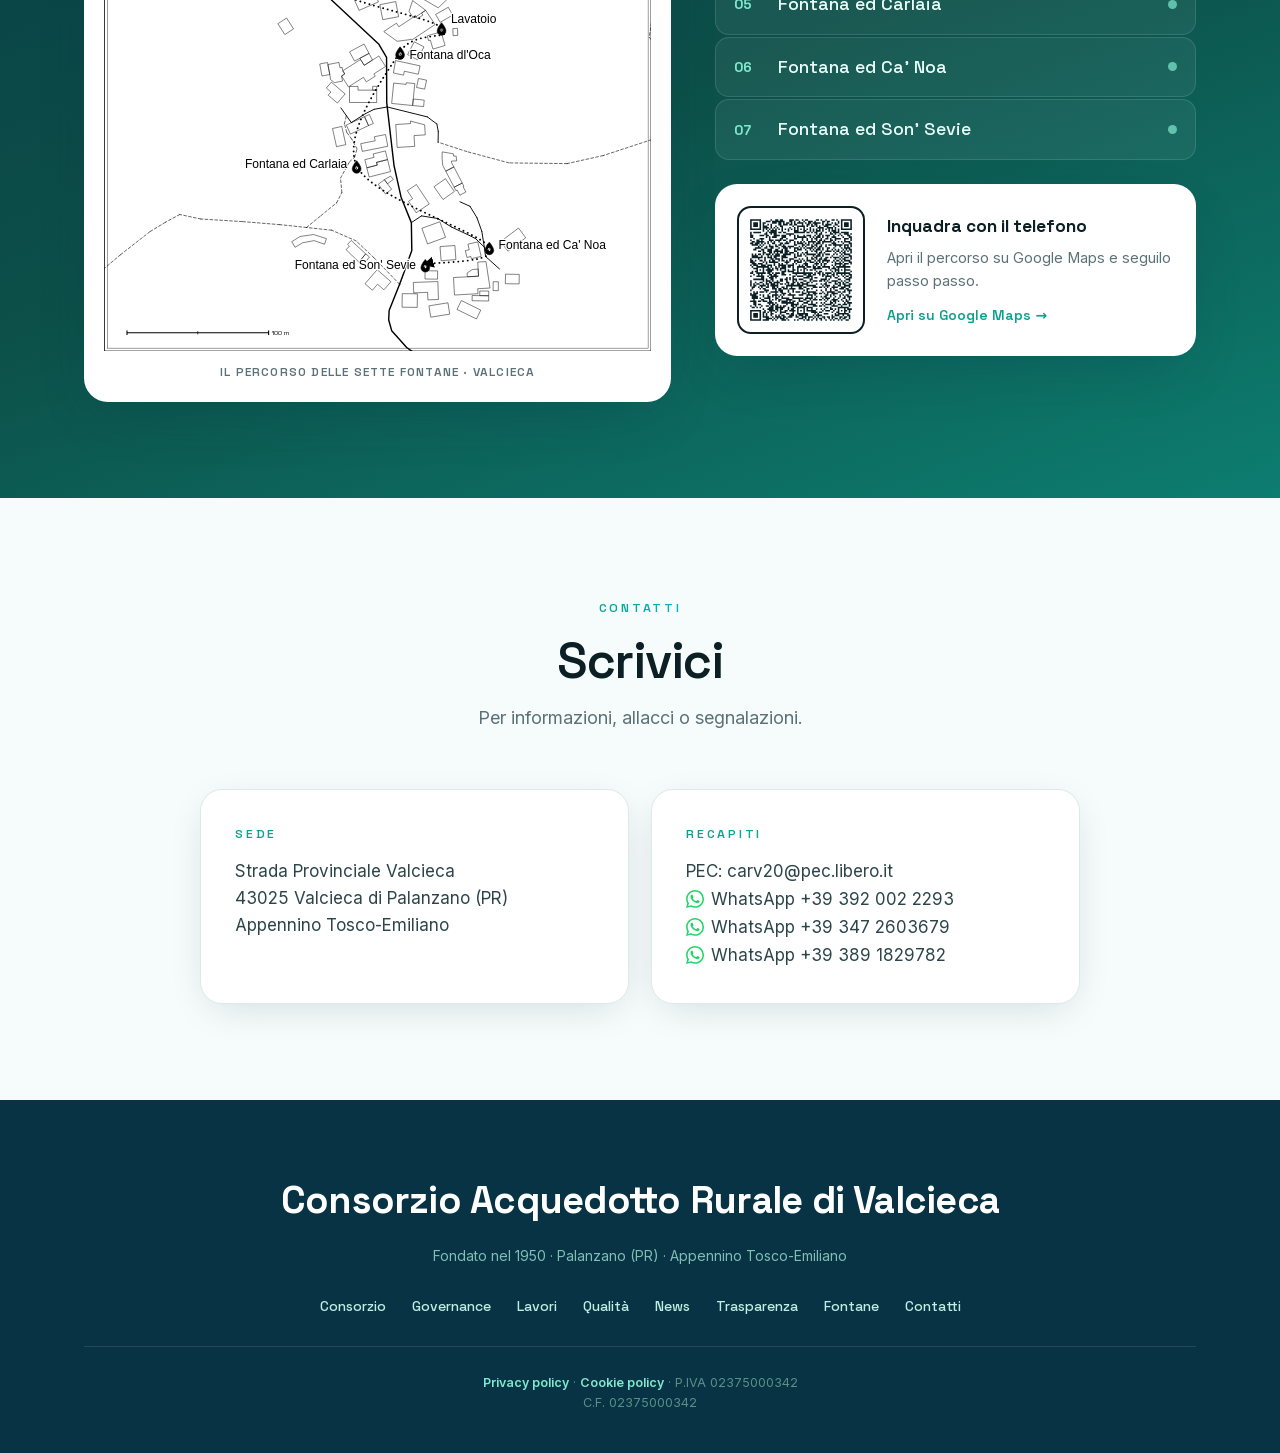
==== commit bf00dbc4: "News: frase intera come titolo delle card Co-Authored-By: Claude Opus 4.8 (1M context) <noreply@anth" ====
--- a/index.html
+++ b/index.html
@@ -335,9 +335,9 @@
 <section id="news"><div class="wrap">
  <div class="shead reveal"><span class="eyebrow">News</span><h2>Ultime dal Consorzio</h2>
   <p>Avvisi, assemblee e aggiornamenti sulla rete.</p></div>
- <div class="ngrid"><div class="news reveal"><div class="ndate"><span class="nd">04 · 10</span><span class="ny">2026</span></div><div class="nbody"><h4>Assemblea annuale</h4><p>Approvazione bilancio e lavori.</p></div></div>
-<div class="news reveal"><div class="ndate"><span class="nd">20 · 07</span><span class="ny">2026</span></div><div class="nbody"><h4>Riunione pubblica</h4><p>Con il Sindaco di Palanzano Silvia Franzini.</p></div></div>
-<div class="news reveal"><div class="ndate"><span class="nd">03 · 06</span><span class="ny">2026</span></div><div class="nbody"><h4>Intervento straordinario</h4><p>Sistemazione guasto a tubazione centrale.</p></div></div></div>
+ <div class="ngrid"><div class="news reveal"><div class="ndate"><span class="nd">04 · 10</span><span class="ny">2026</span></div><div class="nbody"><h4>Assemblea annuale approvazione bilancio e lavori</h4></div></div>
+<div class="news reveal"><div class="ndate"><span class="nd">20 · 07</span><span class="ny">2026</span></div><div class="nbody"><h4>Riunione pubblica con Sindaco di Palanzano Silvia Franzini</h4></div></div>
+<div class="news reveal"><div class="ndate"><span class="nd">03 · 06</span><span class="ny">2026</span></div><div class="nbody"><h4>Intervento straordinario di sistemazione guasto a tubazione centrale</h4></div></div></div>
 </div></section>
 
 <section id="trasparenza"><div class="wrap">
